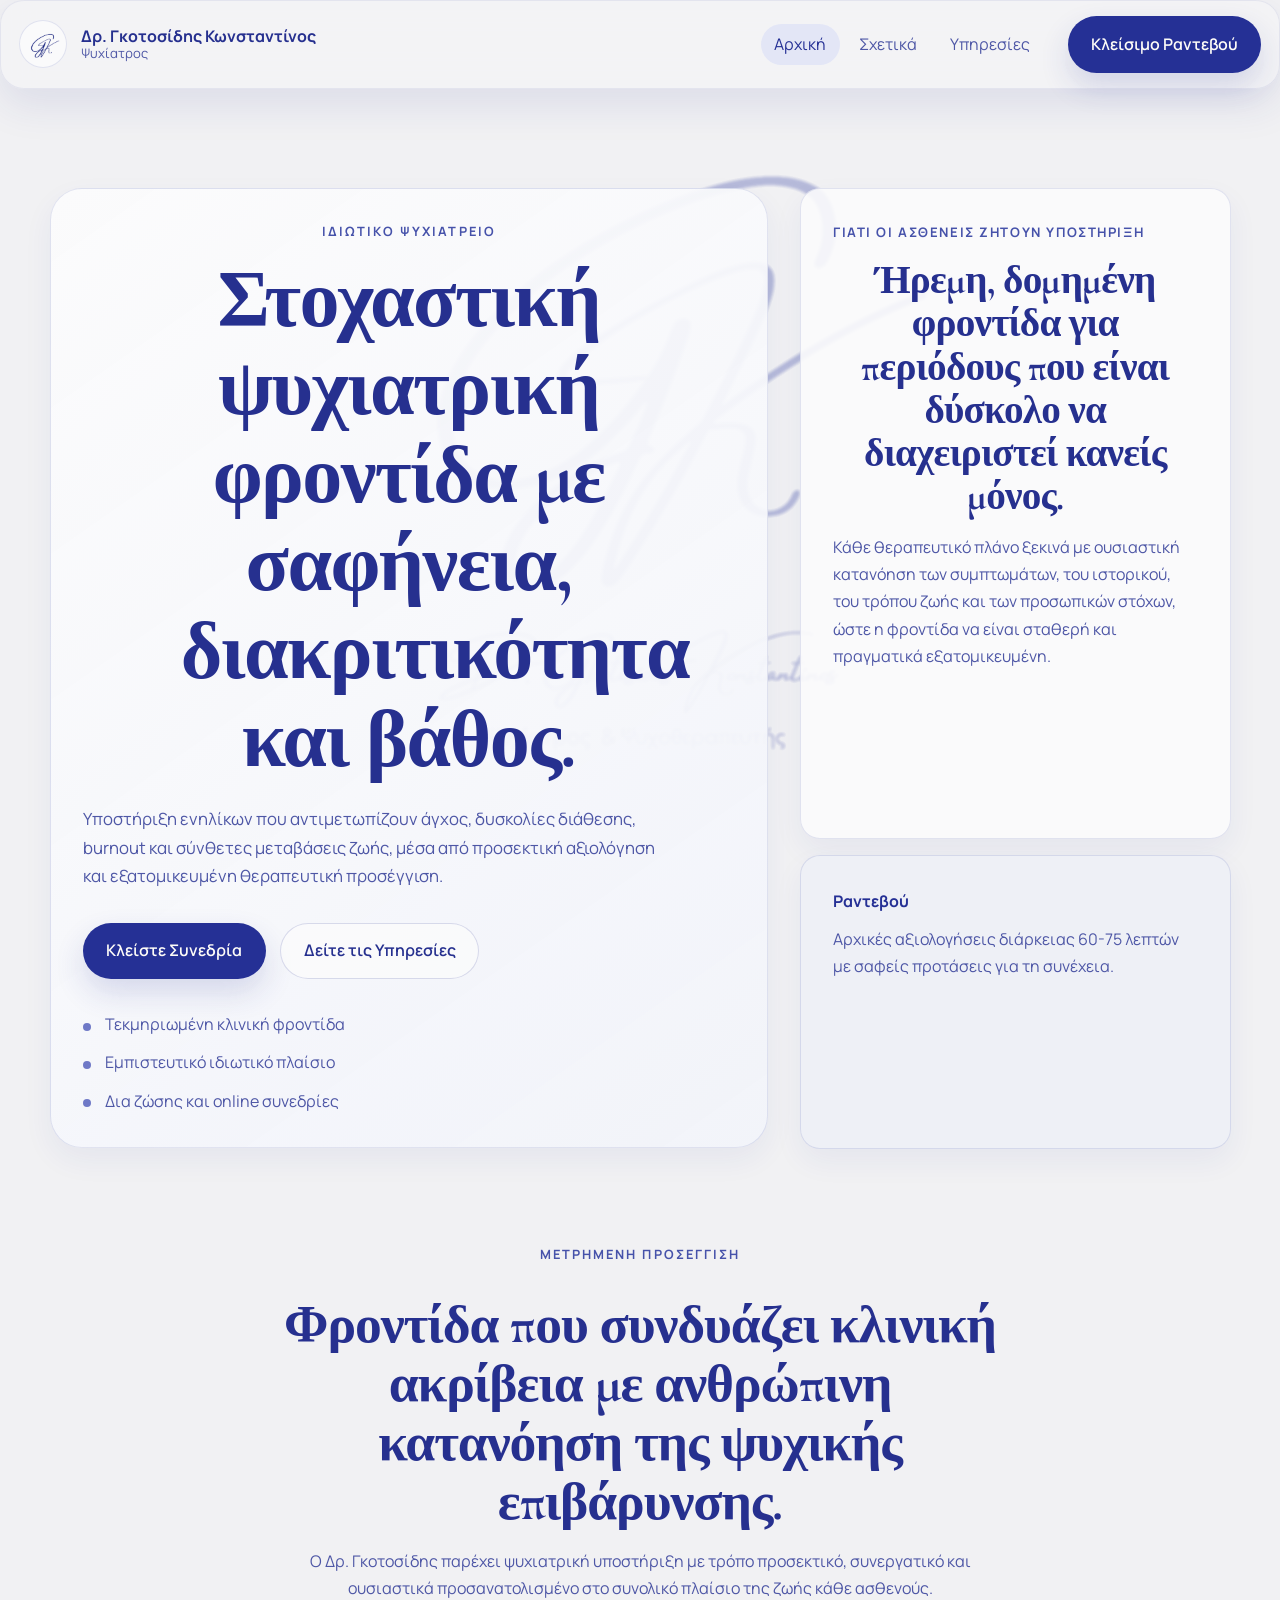
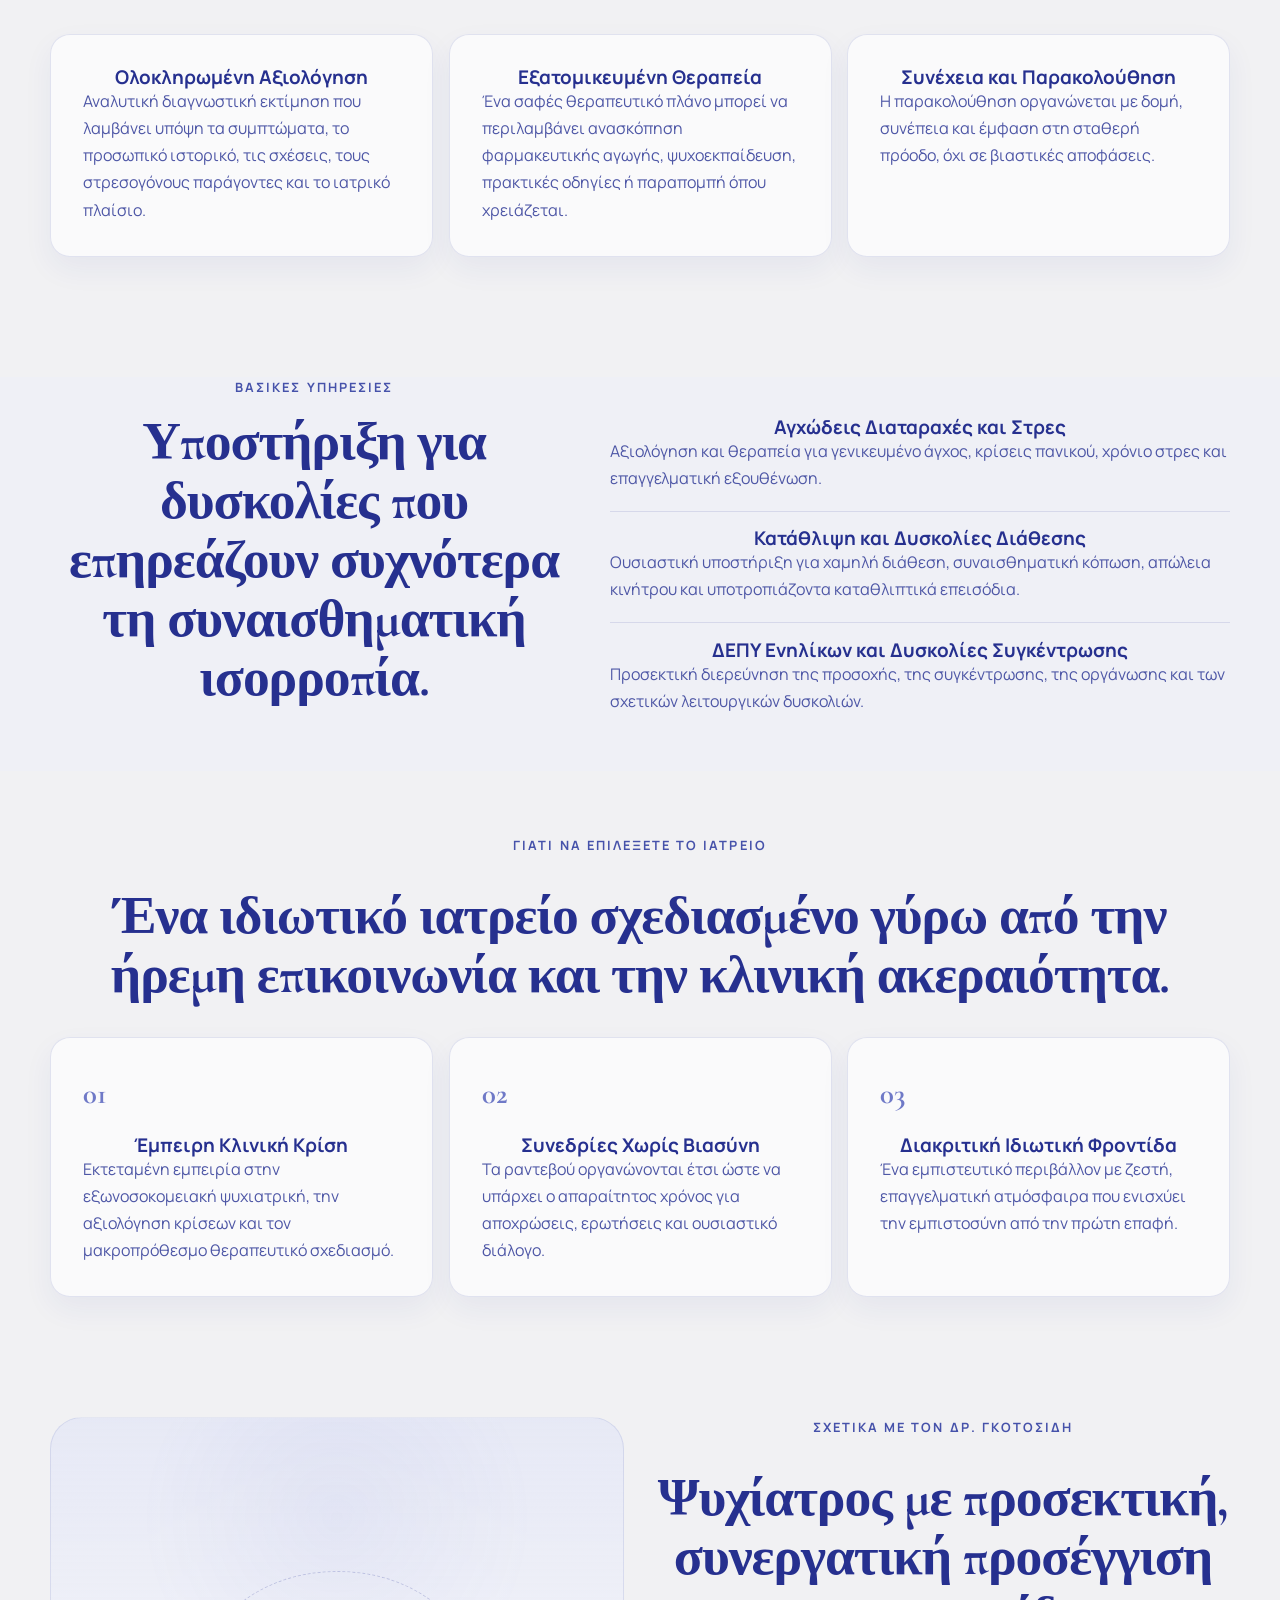
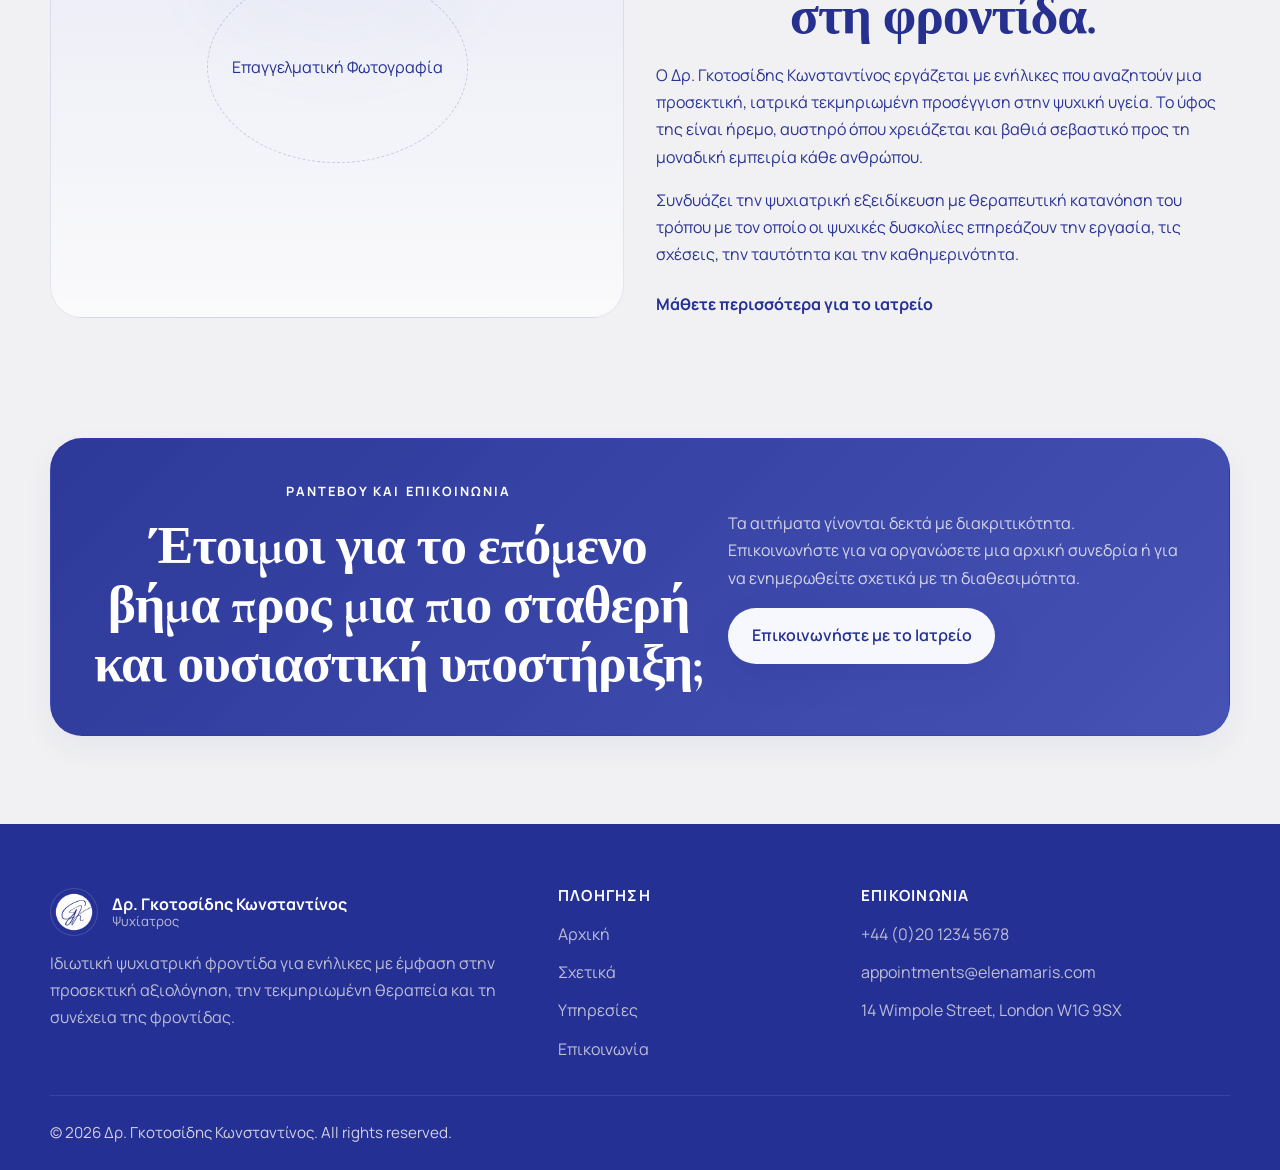
==== index.html @ 0cbafa04 "Initial commit: Jekyll website for kostas.goto Co-Authored-By: Claude Sonnet 4.6 <noreply@anthropic." ====
<!DOCTYPE html>
<html lang="el">
  <head>
    <meta charset="UTF-8" />
    <meta name="viewport" content="width=device-width, initial-scale=1.0" />
    <title>Δρ. Γκοτοσίδης Κωνσταντίνος | Ψυχίατρος</title>
    <meta
      name="description"
      content="Ιδιωτική ψυχιατρική φροντίδα με ήρεμη, τεκμηριωμένη προσέγγιση για ενήλικες που αναζητούν προσεκτική αξιολόγηση, θεραπεία και σταθερή υποστήριξη."
    />
    <link rel="preconnect" href="https://fonts.googleapis.com" />
    <link rel="preconnect" href="https://fonts.gstatic.com" crossorigin />
    <link
      href="https://fonts.googleapis.com/css2?family=Cormorant+Garamond:wght@500;600;700&family=Manrope:wght@400;500;600;700&display=swap"
      rel="stylesheet"
    />
    <link rel="stylesheet" href="assets/css/style.css" />
    <link rel="icon" type="image/png" href="favicon-gk.png" />
    <script src="assets/js/main.js" defer></script>
  </head>
  <body>
    <header class="site-header">
      <nav class="navbar" aria-label="Primary">
        <a class="brand" href="index.html" aria-label="Αρχική του Δρ. Γκοτοσίδη Κωνσταντίνου">
          <span class="brand-mark" aria-hidden="true"></span>
          <span class="brand-text">
            <strong>Δρ. Γκοτοσίδης Κωνσταντίνος</strong>
            <span>Ψυχίατρος</span>
          </span>
        </a>
        <button
          class="nav-toggle"
          type="button"
          aria-expanded="false"
          aria-controls="site-menu"
          aria-label="Άνοιγμα πλοήγησης"
        >
          <span></span>
          <span></span>
          <span></span>
        </button>
        <div class="nav-menu" id="site-menu">
          <ul class="nav-links">
            <li><a class="nav-link active" href="index.html" aria-current="page">Αρχική</a></li>
            <li><a class="nav-link" href="about.html">Σχετικά</a></li>
            <li><a class="nav-link" href="services.html">Υπηρεσίες</a></li>
          </ul>
          <a class="button button-primary nav-cta" href="contact.html">Κλείσιμο Ραντεβού</a>
        </div>
      </nav>
    </header>
    <main id="main-content">
      <section class="hero">
        <div class="container hero-grid">
          <div class="hero-copy">
            <p class="eyebrow">Ιδιωτικό Ψυχιατρείο</p>
            <h1>Στοχαστική ψυχιατρική φροντίδα με σαφήνεια, διακριτικότητα και βάθος.</h1>
            <p class="hero-text">
              Υποστήριξη ενηλίκων που αντιμετωπίζουν άγχος, δυσκολίες διάθεσης, burnout και
              σύνθετες μεταβάσεις ζωής, μέσα από προσεκτική αξιολόγηση και εξατομικευμένη
              θεραπευτική προσέγγιση.
            </p>
            <div class="hero-actions">
              <a class="button button-primary" href="contact.html">Κλείστε Συνεδρία</a>
              <a class="button button-secondary" href="services.html">Δείτε τις Υπηρεσίες</a>
            </div>
            <ul class="hero-highlights" aria-label="Κύρια χαρακτηριστικά ιατρείου">
              <li>Τεκμηριωμένη κλινική φροντίδα</li>
              <li>Εμπιστευτικό ιδιωτικό πλαίσιο</li>
              <li>Δια ζώσης και online συνεδρίες</li>
            </ul>
          </div>
          <div class="hero-panel">
            <div class="hero-card">
              <p class="card-label">Γιατί οι ασθενείς ζητούν υποστήριξη</p>
              <h2>Ήρεμη, δομημένη φροντίδα για περιόδους που είναι δύσκολο να διαχειριστεί κανείς μόνος.</h2>
              <p>
                Κάθε θεραπευτικό πλάνο ξεκινά με ουσιαστική κατανόηση των συμπτωμάτων, του
                ιστορικού, του τρόπου ζωής και των προσωπικών στόχων, ώστε η φροντίδα να είναι
                σταθερή και πραγματικά εξατομικευμένη.
              </p>
            </div>
            <div class="hero-note">
              <span class="note-title">Ραντεβού</span>
              <p>Αρχικές αξιολογήσεις διάρκειας 60-75 λεπτών με σαφείς προτάσεις για τη συνέχεια.</p>
            </div>
          </div>
        </div>
      </section>
      <section class="section">
        <div class="container">
          <div class="section-heading narrow">
            <p class="eyebrow">Μετρημένη Προσέγγιση</p>
            <h2>Φροντίδα που συνδυάζει κλινική ακρίβεια με ανθρώπινη κατανόηση της ψυχικής επιβάρυνσης.</h2>
            <p>
              Ο Δρ. Γκοτοσίδης παρέχει ψυχιατρική υποστήριξη με τρόπο προσεκτικό, συνεργατικό και
              ουσιαστικά προσανατολισμένο στο συνολικό πλαίσιο της ζωής κάθε ασθενούς.
            </p>
          </div>
          <div class="feature-grid">
            <article class="feature-card slide-in-left-card">
              <h3>Ολοκληρωμένη Αξιολόγηση</h3>
              <p>
                Αναλυτική διαγνωστική εκτίμηση που λαμβάνει υπόψη τα συμπτώματα, το προσωπικό
                ιστορικό, τις σχέσεις, τους στρεσογόνους παράγοντες και το ιατρικό πλαίσιο.
              </p>
            </article>
            <article class="feature-card">
              <h3>Εξατομικευμένη Θεραπεία</h3>
              <p>
                Ένα σαφές θεραπευτικό πλάνο μπορεί να περιλαμβάνει ανασκόπηση φαρμακευτικής
                αγωγής, ψυχοεκπαίδευση, πρακτικές οδηγίες ή παραπομπή όπου χρειάζεται.
              </p>
            </article>
            <article class="feature-card slide-in-right-card">
              <h3>Συνέχεια και Παρακολούθηση</h3>
              <p>
                Η παρακολούθηση οργανώνεται με δομή, συνέπεια και έμφαση στη σταθερή πρόοδο, όχι
                σε βιαστικές αποφάσεις.
              </p>
            </article>
          </div>
        </div>
      </section>
      <section class="section section-alt">
        <div class="container split-layout">
          <div>
            <p class="eyebrow">Βασικές Υπηρεσίες</p>
            <h2>Υποστήριξη για δυσκολίες που επηρεάζουν συχνότερα τη συναισθηματική ισορροπία.</h2>
          </div>
          <div class="service-list">
            <article class="service-item">
              <h3>Αγχώδεις Διαταραχές και Στρες</h3>
              <p>
                Αξιολόγηση και θεραπεία για γενικευμένο άγχος, κρίσεις πανικού, χρόνιο στρες και
                επαγγελματική εξουθένωση.
              </p>
            </article>
            <article class="service-item">
              <h3>Κατάθλιψη και Δυσκολίες Διάθεσης</h3>
              <p>
                Ουσιαστική υποστήριξη για χαμηλή διάθεση, συναισθηματική κόπωση, απώλεια κινήτρου
                και υποτροπιάζοντα καταθλιπτικά επεισόδια.
              </p>
            </article>
            <article class="service-item">
              <h3>ΔΕΠΥ Ενηλίκων και Δυσκολίες Συγκέντρωσης</h3>
              <p>
                Προσεκτική διερεύνηση της προσοχής, της συγκέντρωσης, της οργάνωσης και των
                σχετικών λειτουργικών δυσκολιών.
              </p>
            </article>
          </div>
        </div>
      </section>
      <section class="section">
        <div class="container">
          <div class="section-heading">
            <p class="eyebrow">Γιατί να Επιλέξετε το Ιατρείο</p>
            <h2>Ένα ιδιωτικό ιατρείο σχεδιασμένο γύρω από την ήρεμη επικοινωνία και την κλινική ακεραιότητα.</h2>
          </div>
          <div class="reasons-grid">
            <article class="reason-card slide-in-left-card">
              <span class="reason-number">01</span>
              <h3>Έμπειρη Κλινική Κρίση</h3>
              <p>
                Εκτεταμένη εμπειρία στην εξωνοσοκομειακή ψυχιατρική, την αξιολόγηση κρίσεων και τον
                μακροπρόθεσμο θεραπευτικό σχεδιασμό.
              </p>
            </article>
            <article class="reason-card">
              <span class="reason-number">02</span>
              <h3>Συνεδρίες Χωρίς Βιασύνη</h3>
              <p>
                Τα ραντεβού οργανώνονται έτσι ώστε να υπάρχει ο απαραίτητος χρόνος για αποχρώσεις,
                ερωτήσεις και ουσιαστικό διάλογο.
              </p>
            </article>
            <article class="reason-card slide-in-right-card">
              <span class="reason-number">03</span>
              <h3>Διακριτική Ιδιωτική Φροντίδα</h3>
              <p>
                Ένα εμπιστευτικό περιβάλλον με ζεστή, επαγγελματική ατμόσφαιρα που ενισχύει την
                εμπιστοσύνη από την πρώτη επαφή.
              </p>
            </article>
          </div>
        </div>
      </section>
      <section class="section">
        <div class="container about-preview">
          <div class="portrait-placeholder" role="img" aria-label="Ενδεικτική φωτογραφία του Δρ. Γκοτοσίδη Κωνσταντίνου">
            <div class="portrait-frame">
              <span>Επαγγελματική Φωτογραφία</span>
            </div>
          </div>
          <div class="about-preview-copy">
            <p class="eyebrow">Σχετικά με τον Δρ. Γκοτοσίδη</p>
            <h2>Ψυχίατρος με προσεκτική, συνεργατική προσέγγιση στη φροντίδα.</h2>
            <p>
              Ο Δρ. Γκοτοσίδης Κωνσταντίνος εργάζεται με ενήλικες που αναζητούν μια προσεκτική, ιατρικά
              τεκμηριωμένη προσέγγιση στην ψυχική υγεία. Το ύφος της είναι ήρεμο, αυστηρό όπου
              χρειάζεται και βαθιά σεβαστικό προς τη μοναδική εμπειρία κάθε ανθρώπου.
            </p>
            <p>
              Συνδυάζει την ψυχιατρική εξειδίκευση με θεραπευτική κατανόηση του τρόπου με τον οποίο
              οι ψυχικές δυσκολίες επηρεάζουν την εργασία, τις σχέσεις, την ταυτότητα και την
              καθημερινότητα.
            </p>
            <a class="text-link" href="about.html">Μάθετε περισσότερα για το ιατρείο</a>
          </div>
        </div>
      </section>
      <section class="section cta-section">
        <div class="container cta-panel">
          <div>
            <p class="eyebrow">Ραντεβού και Επικοινωνία</p>
            <h2>Έτοιμοι για το επόμενο βήμα προς μια πιο σταθερή και ουσιαστική υποστήριξη;</h2>
          </div>
          <div>
            <p>
              Τα αιτήματα γίνονται δεκτά με διακριτικότητα. Επικοινωνήστε για να οργανώσετε μια
              αρχική συνεδρία ή για να ενημερωθείτε σχετικά με τη διαθεσιμότητα.
            </p>
            <a class="button button-primary" href="contact.html">Επικοινωνήστε με το Ιατρείο</a>
          </div>
        </div>
      </section>
    </main>
    <footer class="site-footer">
      <div class="container footer-grid">
        <div>
          <a class="brand footer-brand" href="index.html">
            <span class="brand-mark" aria-hidden="true"></span>
            <span class="brand-text">
              <strong>Δρ. Γκοτοσίδης Κωνσταντίνος</strong>
              <span>Ψυχίατρος</span>
            </span>
          </a>
          <p class="footer-text">
            Ιδιωτική ψυχιατρική φροντίδα για ενήλικες με έμφαση στην προσεκτική αξιολόγηση, την
            τεκμηριωμένη θεραπεία και τη συνέχεια της φροντίδας.
          </p>
        </div>
        <div>
          <h2 class="footer-title">Πλοήγηση</h2>
          <ul class="footer-links">
            <li><a href="index.html">Αρχική</a></li>
            <li><a href="about.html">Σχετικά</a></li>
            <li><a href="services.html">Υπηρεσίες</a></li>
            <li><a href="contact.html">Επικοινωνία</a></li>
          </ul>
        </div>
        <div>
          <h2 class="footer-title">Επικοινωνία</h2>
          <ul class="footer-links">
            <li><a href="tel:+441234567890">+44 (0)20 1234 5678</a></li>
            <li><a href="mailto:appointments@elenamaris.com">appointments@elenamaris.com</a></li>
            <li>14 Wimpole Street, London W1G 9SX</li>
          </ul>
        </div>
      </div>
      <div class="container footer-bottom">
        <p>&copy; 2026 Δρ. Γκοτοσίδης Κωνσταντίνος. All rights reserved.</p>
      </div>
    </footer>
  </body>
</html>
---- assets/css/style.css ----
:root {
  --color-bg: #f4f4f6;
  --color-surface: #fbfbfc;
  --color-surface-strong: #eef0f7;
  --color-surface-muted: #f2f4fa;
  --color-border: rgba(37, 49, 150, 0.12);
  --color-text: #2a3396;
  --color-text-soft: #4e57a6;
  --color-heading: #26308f;
  --color-accent: #4652aa;
  --color-accent-deep: #253095;
  --color-accent-soft: #dfe3f7;
  --color-highlight: #6f79c7;
  --shadow-soft: 0 18px 45px rgba(37, 49, 149, 0.08);
  --shadow-card: 0 12px 30px rgba(37, 49, 149, 0.06);
  --radius-sm: 0.75rem;
  --radius-md: 1.25rem;
  --radius-lg: 2rem;
  --container: 1180px;
  --space-1: 0.5rem;
  --space-2: 0.75rem;
  --space-3: 1rem;
  --space-4: 1.5rem;
  --space-5: 2rem;
  --space-6: 3rem;
  --space-7: 4rem;
  --space-8: 5rem;
  --transition: 220ms ease;
  --pop-duration: 640ms;
  --pop-ease: cubic-bezier(0.22, 1, 0.36, 1);
  --navbar-drop-duration: 1800ms;
  --nav-offset: 0rem;
  --nav-height: 5.75rem;
}

*,
*::before,
*::after {
  box-sizing: border-box;
}

html {
  scroll-behavior: smooth;
  overflow-x: hidden;
}

body {
  position: relative;
  margin: 0;
  padding-top: calc(var(--nav-height) + var(--nav-offset));
  font-family: "Manrope", sans-serif;
  font-size: 1rem;
  line-height: 1.7;
  color: var(--color-text);
  background-color: #f1f1f3;
  overflow-x: hidden;
}

body::before {
  content: "";
  position: fixed;
  inset: 0;
  z-index: -2;
  pointer-events: none;
  background-image: url("../../λογκο-letters-only.png");
  background-repeat: no-repeat;
  background-position: center 8rem;
  background-size: min(68vw, 50rem);
}

@media (max-width: 699px) {
  body::before {
    background-position: center center;
  }
}

body.about-page {
  background-image: none;
  overflow-x: hidden;
}

body.about-page::before {
  content: none;
}

.about-page-background {
  position: fixed;
  top: 0;
  right: 0;
  bottom: 0;
  left: 0;
  width: 100vw;
  height: 100vh;
  z-index: -3;
  overflow: hidden;
  pointer-events: none;
}

.about-page-background::after {
  content: "";
  position: absolute;
  inset: 0;
  background: none;
}

.about-page-background-slide {
  position: absolute;
  inset: 0;
  width: 100%;
  height: 100%;
  margin: 0;
  opacity: 0;
  transform: translateX(0) scale(1);
  z-index: 0;
  will-change: transform, opacity;
}

.about-page-background-slide.is-active {
  opacity: 1;
  transform: translateX(0) scale(1);
  z-index: 1;
}

.about-page-background-slide.is-pop-entering {
  animation: about-background-pop 780ms cubic-bezier(0.22, 1, 0.36, 1) both;
  z-index: 3;
}

.about-page-background-slide.is-slide-entering {
  animation: about-background-slide-in 1120ms cubic-bezier(0.22, 1, 0.36, 1) both;
  z-index: 3;
}

.about-page-background-slide.is-slide-leaving {
  animation: about-background-slide-out 1120ms cubic-bezier(0.22, 1, 0.36, 1) both;
  z-index: 2;
}

@keyframes about-background-pop {
  from {
    opacity: 0;
    transform: scale(1.09);
  }

  to {
    opacity: 1;
    transform: scale(1);
  }
}

@keyframes about-background-slide-in {
  from {
    opacity: 0;
    transform: translateX(82%);
  }

  to {
    opacity: 1;
    transform: translateX(0);
  }
}

@keyframes about-background-slide-out {
  from {
    opacity: 1;
    transform: translateX(0);
  }

  to {
    opacity: 1;
    transform: translateX(-82%);
  }
}

.about-page-background-slide img {
  width: 100%;
  height: 100%;
  object-fit: cover;
  object-position: center;
  display: block;
  filter: blur(3px);
  transform: scale(1.03);
}

@media (max-width: 699px) {
  html,
  body.about-page {
    min-height: 100svh;
  }

  .about-page-background {
    width: 100vw;
    height: 100svh;
    min-height: 100svh;
  }

  .about-page-background-slide {
    width: 100vw;
    height: 100%;
    min-height: 100svh;
  }

  .about-page-background-slide img {
    width: 100vw;
    height: 100%;
    min-height: 100svh;
    object-position: center 22%;
    transform: scale(1.06);
  }

  .about-page-background-slide:nth-child(1) img {
    object-position: center 20%;
  }

  .about-page-background-slide:nth-child(2) img {
    object-position: center 26%;
  }

  .about-page-background-slide:nth-child(3) img {
    object-position: center 18%;
  }
}

@supports (height: 100dvh) {
  @media (max-width: 699px) {
    html,
    body.about-page {
      min-height: 100dvh;
    }

    .about-page-background {
      height: 100dvh;
      min-height: 100dvh;
    }

    .about-page-background-slide,
    .about-page-background-slide img {
      min-height: 100dvh;
      height: 100dvh;
    }
  }
}


img {
  max-width: 100%;
  display: block;
}

a {
  color: inherit;
  text-decoration: none;
}

button,
input,
textarea {
  font: inherit;
}

button {
  cursor: pointer;
}

input,
textarea {
  width: 100%;
  border: 1px solid rgba(37, 49, 149, 0.14);
  border-radius: var(--radius-sm);
  padding: 0.95rem 1rem;
  background: rgba(251, 251, 252, 0.94);
  color: var(--color-text);
  transition: border-color var(--transition), box-shadow var(--transition), background-color var(--transition);
}

input:focus,
textarea:focus {
  outline: none;
  border-color: var(--color-accent);
  box-shadow: 0 0 0 4px rgba(37, 49, 149, 0.14);
  background: #ffffff;
}

textarea {
  resize: vertical;
  min-height: 11rem;
}

:focus-visible {
  outline: 3px solid rgba(111, 121, 199, 0.45);
  outline-offset: 3px;
}

.pop-reveal {
  opacity: 0;
  transform: translateY(2rem) scale(0.94);
  transition:
    opacity var(--pop-duration) var(--pop-ease) var(--pop-delay, 0ms),
    transform var(--pop-duration) var(--pop-ease) var(--pop-delay, 0ms);
  will-change: opacity, transform;
}

.pop-reveal.is-visible {
  opacity: 1;
  transform: translateY(0) scale(1);
}

.slide-in-left-card.pop-reveal {
  transform: translateX(-18vw) scale(0.98);
  transition-duration: 2600ms;
}

.slide-in-left-card.pop-reveal.is-visible {
  transform: translateX(0) scale(1);
}

.slide-in-right-card.pop-reveal {
  transform: translateX(18vw) scale(0.98);
  transition-duration: 2600ms;
}

.slide-in-right-card.pop-reveal.is-visible {
  transform: translateX(0) scale(1);
}

@keyframes navbar-drop-in {
  from {
    opacity: 0;
    transform: translateY(-1.6rem);
  }

  to {
    opacity: 1;
    transform: translateY(0);
  }
}


.container {
  width: min(calc(100% - 2rem), var(--container));
  margin: 0 auto;
}

.site-header {
  position: fixed;
  top: var(--nav-offset);
  left: 0;
  width: 100%;
  z-index: 100;
  padding: 0;
}

.navbar {
  position: relative;
  display: flex;
  align-items: center;
  justify-content: space-between;
  gap: 1rem;
  padding: 0.95rem 1.1rem;
  border: 1px solid rgba(37, 49, 149, 0.08);
  border-radius: 1.5rem;
  background: rgba(244, 244, 246, 0.92);
  backdrop-filter: blur(18px);
  box-shadow: 0 16px 40px rgba(37, 49, 149, 0.1);
}

.brand {
  display: inline-flex;
  align-items: center;
  gap: 0.9rem;
  min-width: 0;
}

.brand-mark {
  display: inline-block;
  width: 3rem;
  height: 3rem;
  border-radius: 50%;
  border: 1px solid rgba(37, 49, 149, 0.12);
  background-color: rgba(251, 251, 252, 0.9);
  background-image: url("../../λογκο-gk.png");
  background-repeat: no-repeat;
  background-position: center;
  background-size: 82%;
  overflow: hidden;
}

.brand-text {
  display: flex;
  flex-direction: column;
  color: var(--color-heading);
  line-height: 1.2;
}

.brand-text strong {
  font-size: 1rem;
  font-weight: 700;
}

.brand-text span {
  font-size: 0.82rem;
  color: var(--color-text-soft);
}

.nav-toggle {
  display: inline-flex;
  flex-direction: column;
  align-items: center;
  justify-content: center;
  gap: 0.28rem;
  width: 3rem;
  height: 3rem;
  border: 1px solid rgba(37, 49, 149, 0.14);
  border-radius: 50%;
  background: rgba(251, 251, 252, 0.88);
  color: var(--color-heading);
}

.nav-toggle span {
  width: 1.1rem;
  height: 2px;
  border-radius: 999px;
  background: currentColor;
  transition: transform var(--transition), opacity var(--transition);
}

.nav-toggle[aria-expanded="true"] span:nth-child(1) {
  transform: translateY(0.4rem) rotate(45deg);
}

.nav-toggle[aria-expanded="true"] span:nth-child(2) {
  opacity: 0;
}

.nav-toggle[aria-expanded="true"] span:nth-child(3) {
  transform: translateY(-0.4rem) rotate(-45deg);
}

.nav-menu {
  position: absolute;
  top: calc(100% + 0.85rem);
  left: 1rem;
  right: 1rem;
  display: grid;
  gap: 1rem;
  padding: 1.25rem;
  border: 1px solid rgba(37, 49, 149, 0.1);
  border-radius: 1.5rem;
  background: rgba(251, 251, 252, 0.98);
  box-shadow: var(--shadow-soft);
  opacity: 0;
  visibility: hidden;
  transform: translateY(-0.4rem);
  transition: opacity var(--transition), visibility var(--transition), transform var(--transition);
}

.nav-menu.is-open {
  opacity: 1;
  visibility: visible;
  transform: translateY(0);
}

.nav-links,
.footer-links,
.detail-list,
.hero-highlights {
  list-style: none;
  margin: 0;
  padding: 0;
}

.nav-links {
  display: grid;
  gap: 0.35rem;
}

.nav-link {
  display: inline-flex;
  align-items: center;
  min-height: 2.6rem;
  padding: 0.45rem 0.85rem;
  border-radius: 999px;
  color: var(--color-text-soft);
  transition: color var(--transition), background-color var(--transition);
}

.nav-link:hover,
.nav-link:focus-visible,
.nav-link.active {
  color: var(--color-accent-deep);
  background: rgba(223, 227, 247, 0.8);
}

.button {
  display: inline-flex;
  align-items: center;
  justify-content: center;
  min-height: 3rem;
  padding: 0.85rem 1.4rem;
  border-radius: 999px;
  border: 1px solid transparent;
  font-weight: 600;
  transition:
    transform 260ms cubic-bezier(0.22, 1, 0.36, 1),
    background-color var(--transition),
    color var(--transition),
    border-color var(--transition),
    box-shadow 260ms cubic-bezier(0.22, 1, 0.36, 1);
  transform-origin: center;
}

.button:hover,
.button:focus-visible {
  transform: translateY(-0.48rem) scale(1.055);
  box-shadow: 0 22px 38px rgba(37, 49, 149, 0.22);
}

.button-primary {
  background: var(--color-accent-deep);
  color: #fefcf8;
  box-shadow: 0 14px 30px rgba(37, 49, 149, 0.16);
}

.button-primary:hover,
.button-primary:focus-visible {
  background: #1d2779;
}

.button-secondary {
  border-color: rgba(37, 49, 149, 0.16);
  background: rgba(251, 251, 252, 0.82);
  color: var(--color-heading);
}

.button-secondary:hover,
.button-secondary:focus-visible {
  background: rgba(223, 227, 247, 0.72);
}

.nav-cta {
  width: 100%;
}

.eyebrow {
  margin: 0 0 0.9rem;
  color: var(--color-accent);
  font-size: 0.8rem;
  font-weight: 700;
  letter-spacing: 0.16em;
  text-align: center;
  text-transform: uppercase;
}

h1,
h2,
h3 {
  margin: 0;
  color: var(--color-heading);
  line-height: 1.1;
  text-align: center;
}

h1,
h2 {
  font-family: "Cormorant Garamond", serif;
  letter-spacing: -0.02em;
}

h1 {
  font-size: clamp(2.8rem, 7vw, 5rem);
  margin-inline: auto;
  max-width: 12ch;
}

h2 {
  font-size: clamp(2rem, 5vw, 3.35rem);
}

h3 {
  font-size: 1.18rem;
  font-weight: 700;
}

p {
  margin: 0;
}

.hero,
.page-hero {
  padding: 4.5rem 0 3rem;
}

.hero-grid,
.page-hero-grid,
.split-layout,
.about-preview,
.contact-layout {
  display: grid;
  gap: 2rem;
}

.hero-copy,
.hero-panel,
.info-panel,
.contact-panel,
.sidebar-card,
.content-card,
.feature-card,
.reason-card,
.service-card,
.hero-card,
.hero-note,
.timeline-item,
.cta-panel {
  border: 1px solid var(--color-border);
  background: rgba(251, 251, 252, 0.9);
  box-shadow: var(--shadow-card);
}

.hero-copy {
  padding: clamp(1.8rem, 4vw, 3.2rem);
  border-radius: var(--radius-lg);
  background: linear-gradient(145deg, rgba(251, 251, 252, 0.96), rgba(242, 244, 250, 0.92));
}

.hero-text,
.page-intro {
  max-width: 58ch;
  margin-top: 1.25rem;
  color: var(--color-text-soft);
  font-size: 1.05rem;
}

.hero-actions {
  display: flex;
  flex-direction: column;
  gap: 0.9rem;
  margin-top: 2rem;
}

.hero-highlights {
  display: grid;
  gap: 0.7rem;
  margin-top: 2rem;
}

.hero-highlights li,
.detail-list li {
  position: relative;
  padding-left: 1.4rem;
  color: var(--color-text-soft);
}

.hero-highlights li::before,
.detail-list li::before {
  content: "";
  position: absolute;
  left: 0;
  top: 0.72rem;
  width: 0.5rem;
  height: 0.5rem;
  border-radius: 50%;
  background: var(--color-highlight);
}

.hero-panel {
  display: grid;
  gap: 1rem;
  padding: 0;
  border: 0;
  box-shadow: none;
  background: transparent;
}

.hero-card,
.hero-note,
.info-panel,
.content-card,
.feature-card,
.service-card,
.reason-card,
.timeline-item,
.sidebar-card,
.contact-panel {
  border-radius: var(--radius-md);
  padding: 1.5rem;
}

.card-label {
  margin-bottom: 1rem;
  color: var(--color-accent);
  font-size: 0.82rem;
  font-weight: 700;
  letter-spacing: 0.12em;
  text-transform: uppercase;
}

.hero-card p:not(.card-label),
.hero-note p,
.section-heading p:last-child,
.service-item p,
.feature-card p,
.reason-card p,
.content-card p,
.service-card p,
.timeline-item p,
.sidebar-card p,
.footer-text,
.footer-links,
.stacked-copy p,
.contact-panel p {
  color: var(--color-text-soft);
}

.appointment-panel {
  display: grid;
  justify-items: center;
  gap: 0.9rem;
  text-align: center;
}

.appointment-intro {
  max-width: 34rem;
}

.appointment-phone {
  color: var(--color-accent-deep);
  font-size: clamp(1.1rem, 2.2vw, 1.45rem);
  font-weight: 700;
  letter-spacing: 0.02em;
  margin-bottom: 0;
}

.appointment-phone:hover,
.appointment-phone:focus-visible {
  color: var(--color-highlight);
}

.appointment-panel .button {
  position: static;
  margin-top: 0;
}

.appointment-cta {
  min-width: 13.9rem;
  min-height: 2.2rem;
  padding: 0.38rem 1.6rem;
  font-size: 1.34rem;
  font-weight: 600;
  letter-spacing: 0.02em;
  box-shadow: 0 12px 24px rgba(37, 49, 149, 0.14);
}

@media (min-width: 700px) {
  .appointment-panel {
    gap: 0.45rem;
  }

  .appointment-phone {
    margin-bottom: -0.2rem;
  }

  .appointment-panel .button {
    position: relative;
    top: -0.45rem;
  }
}

.hero-card h2 {
  font-size: clamp(1.8rem, 4vw, 2.45rem);
  margin-bottom: 1rem;
}

.service-card h2 {
  font-size: clamp(1.45rem, 2.8vw, 2rem);
  line-height: 1.2;
  overflow-wrap: anywhere;
}

.hero-note {
  background: rgba(238, 240, 247, 0.92);
}

.note-title {
  display: inline-block;
  margin-bottom: 0.65rem;
  color: var(--color-accent-deep);
  font-weight: 700;
}

.section {
  padding: 1.5rem 0 4.5rem;
}

.section-alt {
  position: relative;
}

.section-alt::before {
  content: "";
  position: absolute;
  inset: 2rem 0;
  background: rgba(238, 240, 247, 0.7);
  z-index: -1;
}

.section-heading {
  display: grid;
  gap: 1rem;
  margin-bottom: 2rem;
  text-align: center;
}

.section-heading.narrow {
  margin-inline: auto;
  max-width: 46rem;
}

.feature-grid,
.reasons-grid,
.cards-grid,
.content-grid,
.timeline,
.footer-grid {
  display: grid;
  gap: 1rem;
}

.footer-grid > div {
  display: grid;
  align-content: start;
  gap: 0.85rem;
}

.footer-grid > div:nth-child(2),
.footer-grid > div:nth-child(3) {
  display: flex;
  flex-direction: column;
  align-items: flex-start;
  justify-content: flex-start;
}

.service-list,
.stacked-copy,
.contact-sidebar,
.contact-form {
  display: grid;
  gap: 1rem;
}

.service-item {
  padding-bottom: 1.2rem;
  border-bottom: 1px solid rgba(37, 49, 149, 0.12);
}

.service-item:last-child {
  border-bottom: 0;
  padding-bottom: 0;
}

.reason-number {
  display: inline-block;
  margin-bottom: 1rem;
  color: var(--color-highlight);
  font-family: "Cormorant Garamond", serif;
  font-size: 1.8rem;
  font-weight: 700;
}

.portrait-placeholder,
.map-placeholder {
  display: grid;
  place-items: center;
  min-height: 21rem;
  border-radius: var(--radius-lg);
  padding: 1rem;
  background:
    linear-gradient(180deg, rgba(223, 227, 247, 0.6), rgba(251, 251, 252, 0.88)),
    radial-gradient(circle at 50% 20%, rgba(111, 121, 199, 0.18), transparent 40%);
  border: 1px solid rgba(37, 49, 149, 0.1);
}

.portrait-placeholder.large {
  min-height: 28rem;
}

.about-hero-grid {
  grid-template-columns: minmax(0, 1fr);
  justify-items: stretch;
  align-items: center;
  gap: 1.5rem;
}

.about-hero-grid > div:first-child {
  max-width: 44rem;
  padding: clamp(1.6rem, 4vw, 2.4rem);
  border: 1px solid rgba(37, 49, 149, 0.08);
  border-radius: var(--radius-lg);
  background: rgba(251, 251, 252, 0.64);
  box-shadow: var(--shadow-soft);
  backdrop-filter: blur(0.08px);
  margin-inline: auto;
}

.about-hero-portrait {
  width: min(100%, 28rem);
  justify-self: center;
  margin-inline: auto;
}

.about-page .section-alt .split-layout > div:first-child {
  padding-top: 1.8rem;
}

.portrait-frame,
.map-placeholder span {
  display: inline-flex;
  align-items: center;
  justify-content: center;
  min-width: 12rem;
  min-height: 12rem;
  padding: 1.5rem;
  border-radius: 50%;
  border: 1px dashed rgba(37, 49, 149, 0.22);
  color: var(--color-accent-deep);
  text-align: center;
}

.about-preview-copy {
  display: grid;
  align-content: center;
  gap: 1rem;
}

.text-link {
  display: inline-flex;
  margin-top: 0.4rem;
  color: var(--color-accent-deep);
  font-weight: 700;
}

.text-link:hover,
.text-link:focus-visible {
  color: var(--color-highlight);
}

.detail-list li::before {
  background: var(--color-accent);
}

.timeline-date {
  display: inline-block;
  margin-bottom: 0.85rem;
  color: var(--color-accent);
  font-size: 0.85rem;
  font-weight: 700;
  letter-spacing: 0.08em;
  text-transform: uppercase;
}

.cta-section {
  padding-bottom: 5.5rem;
}

.cta-panel {
  display: grid;
  gap: 1.5rem;
  padding: clamp(1.6rem, 4vw, 2.6rem);
  border-radius: var(--radius-lg);
  background: linear-gradient(135deg, rgba(37, 49, 149, 0.96), rgba(58, 72, 176, 0.94));
  color: rgba(255, 252, 248, 0.95);
}

.cta-panel h2,
.cta-panel .eyebrow {
  color: #fff;
}

.cta-panel p {
  color: rgba(255, 252, 248, 0.78);
}

.cta-panel .button-primary {
  margin-top: 1rem;
  background: #f7f8fd;
  color: var(--color-accent-deep);
}

.cta-panel .button-primary:hover,
.cta-panel .button-primary:focus-visible {
  background: #ffffff;
}

.form-group {
  display: grid;
  gap: 0.5rem;
}

.form-group label {
  font-weight: 600;
  color: var(--color-heading);
}

.map-placeholder {
  min-height: 16rem;
  margin-top: 1.25rem;
  border-radius: var(--radius-md);
}

.site-footer {
  padding: 4rem 0 1.5rem;
  background: #253095;
  color: rgba(248, 244, 236, 0.82);
}

.footer-brand .brand-mark {
  background-color: transparent;
  border-color: rgba(255, 255, 255, 0.14);
  background-image: url("../../favicon-gk.png");
  background-size: 88%;
}

.footer-brand .brand-text strong,
.footer-title {
  color: #fff;
}

.footer-brand .brand-text span,
.footer-links a,
.footer-links li,
.footer-text {
  color: rgba(248, 244, 236, 0.72);
}

.footer-title {
  margin-bottom: 0;
  font-family: "Manrope", sans-serif;
  font-size: 0.95rem;
  font-weight: 700;
  letter-spacing: 0.08em;
  text-transform: uppercase;
}

.footer-links {
  display: grid;
  gap: 0.7rem;
  align-content: start;
  margin-top: 0.15rem;
}

.footer-links a:hover,
.footer-links a:focus-visible {
  color: #ffffff;
}

.footer-bottom {
  margin-top: 2rem;
  padding-top: 1.5rem;
  border-top: 1px solid rgba(255, 255, 255, 0.1);
  font-size: 0.95rem;
}

@media (min-width: 700px) {
  body::before {
    background-position: center 7rem;
    background-size: min(68vw, 58rem);
  }

  .hero-actions {
    flex-direction: row;
    flex-wrap: wrap;
  }

  .feature-grid,
  .reasons-grid,
  .content-grid,
  .footer-grid,
  .page-hero-grid,
  .about-preview,
  .contact-layout {
    grid-template-columns: repeat(2, minmax(0, 1fr));
  }

  .cards-grid,
  .timeline {
    grid-template-columns: repeat(2, minmax(0, 1fr));
  }

  .about-hero-grid {
    grid-template-columns: minmax(0, 1fr) minmax(18rem, 0.72fr);
    align-items: start;
    gap: 2rem;
  }

  .about-hero-grid > div:first-child {
    max-width: 42rem;
    margin-inline: 0;
  }

  .about-hero-portrait {
    width: min(100%, 24rem);
    min-height: 50rem;
    justify-self: end;
    align-self: start;
  }

  .cta-panel {
    grid-template-columns: 1.2fr 0.9fr;
    align-items: center;
  }
}

@media (min-width: 960px) {
  body::before {
    background-position: center 6rem;
    background-size: min(56vw, 48rem);
  }

  .site-header {
    top: 0;
  }

  .nav-toggle {
    display: none;
  }

  .nav-menu {
    position: static;
    display: flex;
    align-items: center;
    gap: 1.5rem;
    padding: 0;
    border: 0;
    border-radius: 0;
    background: transparent;
    box-shadow: none;
    opacity: 1;
    visibility: visible;
    transform: none;
  }

  .nav-links {
    display: flex;
    align-items: center;
    gap: 0.35rem;
  }

  .nav-cta {
    width: auto;
  }

  .hero,
  .page-hero {
    padding: 6rem 0 4rem;
  }

  .hero-grid {
    grid-template-columns: minmax(0, 1.25fr) minmax(20rem, 0.75fr);
    align-items: stretch;
  }

  .about-hero-grid {
    grid-template-columns: minmax(0, 0.9fr) minmax(22rem, 0.8fr);
    gap: 2.5rem;
    align-items: start;
  }

  .about-hero-grid > div:first-child {
    max-width: 40rem;
  }

  .about-hero-portrait {
    width: min(100%, 26rem);
    min-height: 62rem;
    align-self: start;
  }

  .services-top-panel {
    margin-left: auto;
    max-width: 30rem;
  }

  .split-layout {
    grid-template-columns: 0.92fr 1.08fr;
    align-items: start;
  }

  .service-list {
    padding-top: 2.5rem;
  }

  .stacked-copy {
    padding-top: 2.7rem;
  }

  .feature-grid,
  .reasons-grid,
  .cards-grid,
  .timeline {
    grid-template-columns: repeat(3, minmax(0, 1fr));
  }

  .footer-grid {
    grid-template-columns: 1.2fr 0.7fr 0.9fr;
  }
}

@media (min-width: 1200px) {
  .section {
    padding: 2rem 0 5.5rem;
  }

  .hero-copy,
  .hero-card,
  .hero-note,
  .info-panel,
  .content-card,
  .feature-card,
  .service-card,
  .reason-card,
  .timeline-item,
  .sidebar-card,
  .contact-panel {
    padding: 2rem;
  }
}

@media (prefers-reduced-motion: reduce) {
  html {
    scroll-behavior: auto;
  }

  .pop-reveal,
  .pop-reveal.is-visible {
    opacity: 1;
    transform: none;
    transition: none;
  }

  .site-header {
    animation: none;
  }
}
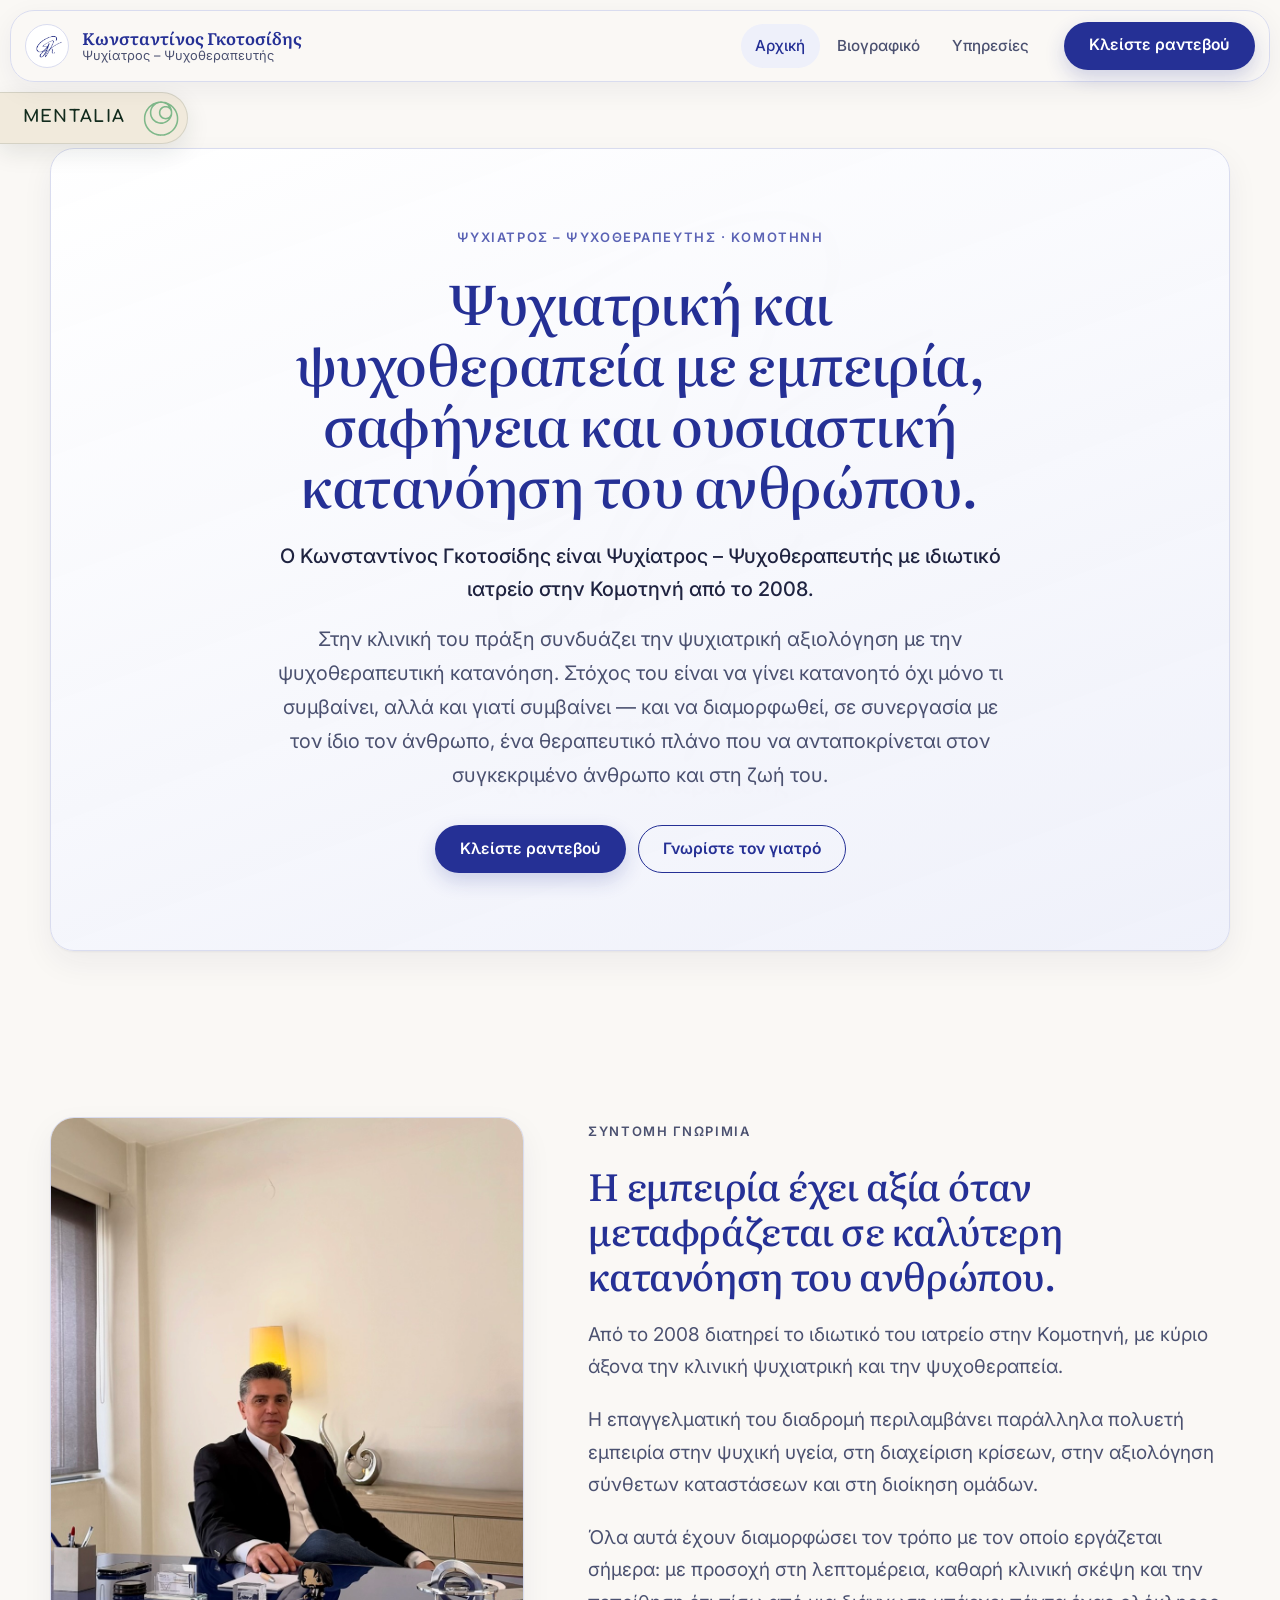
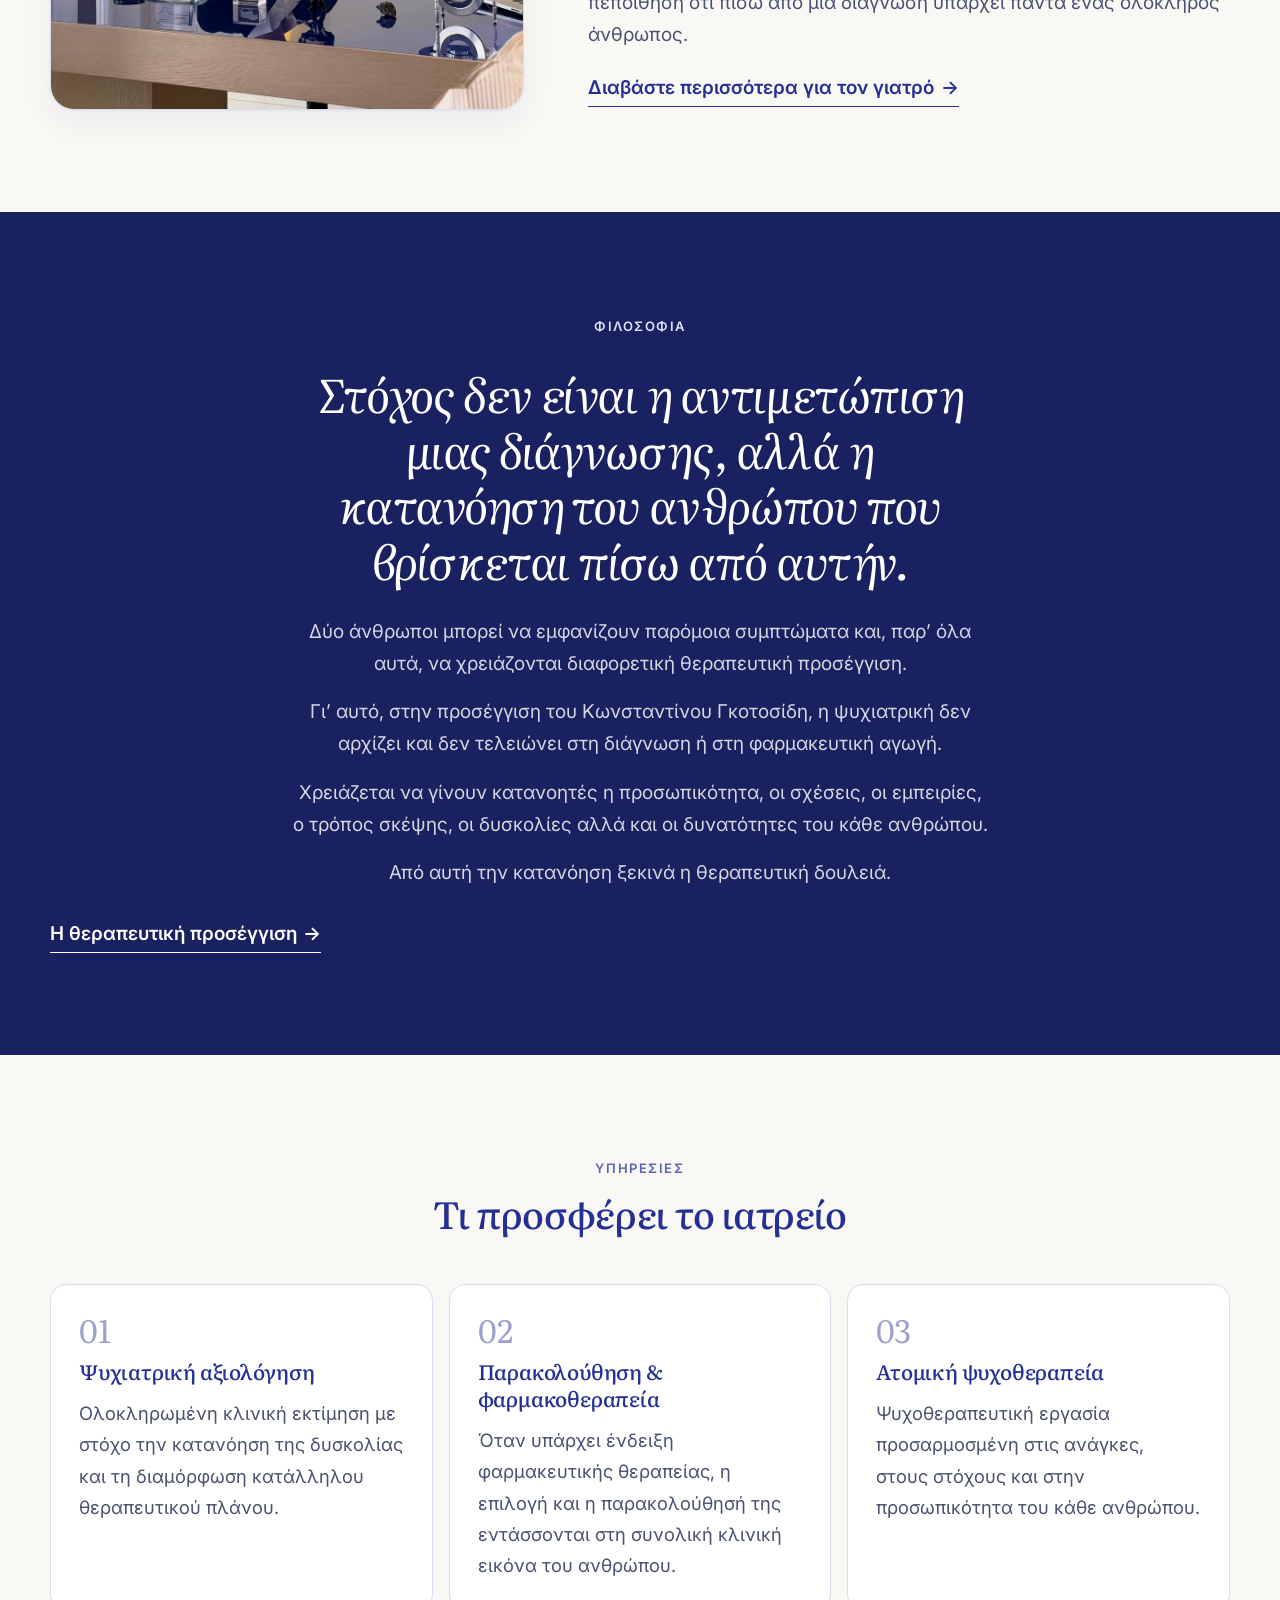
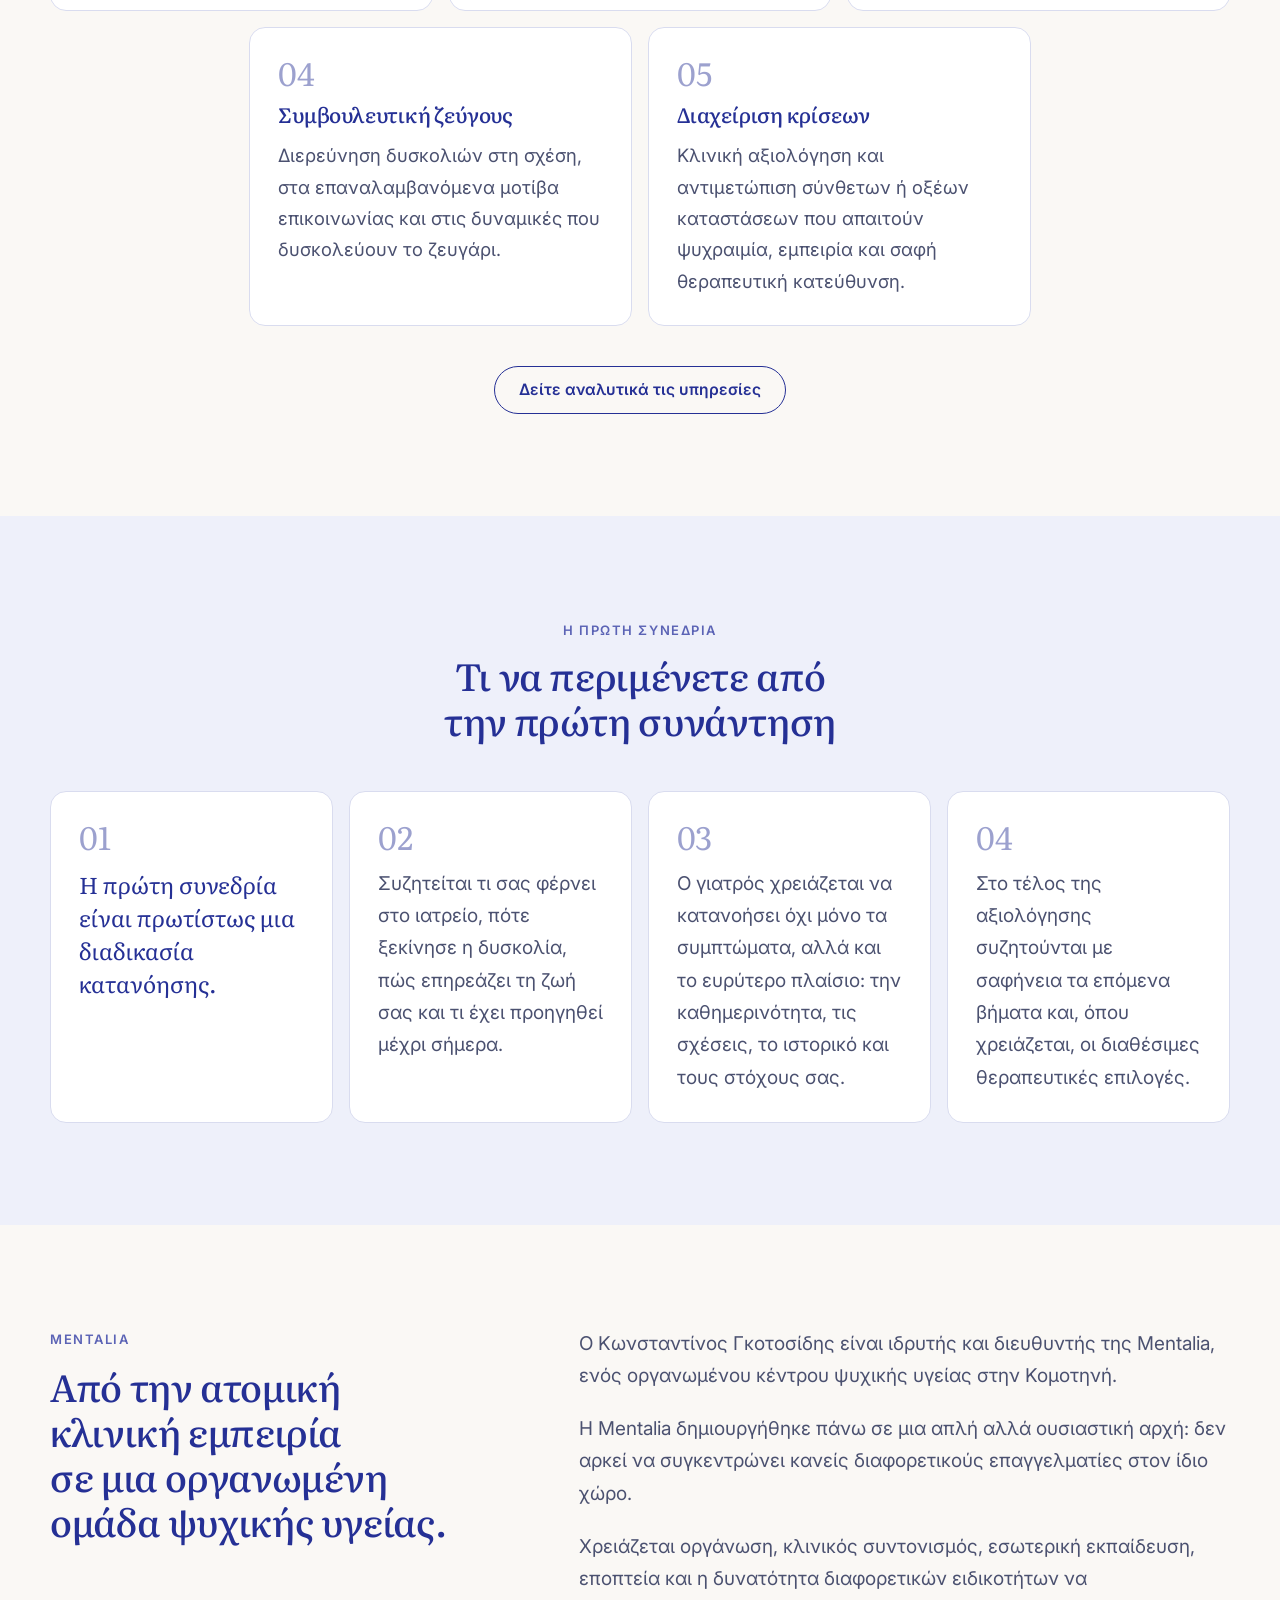
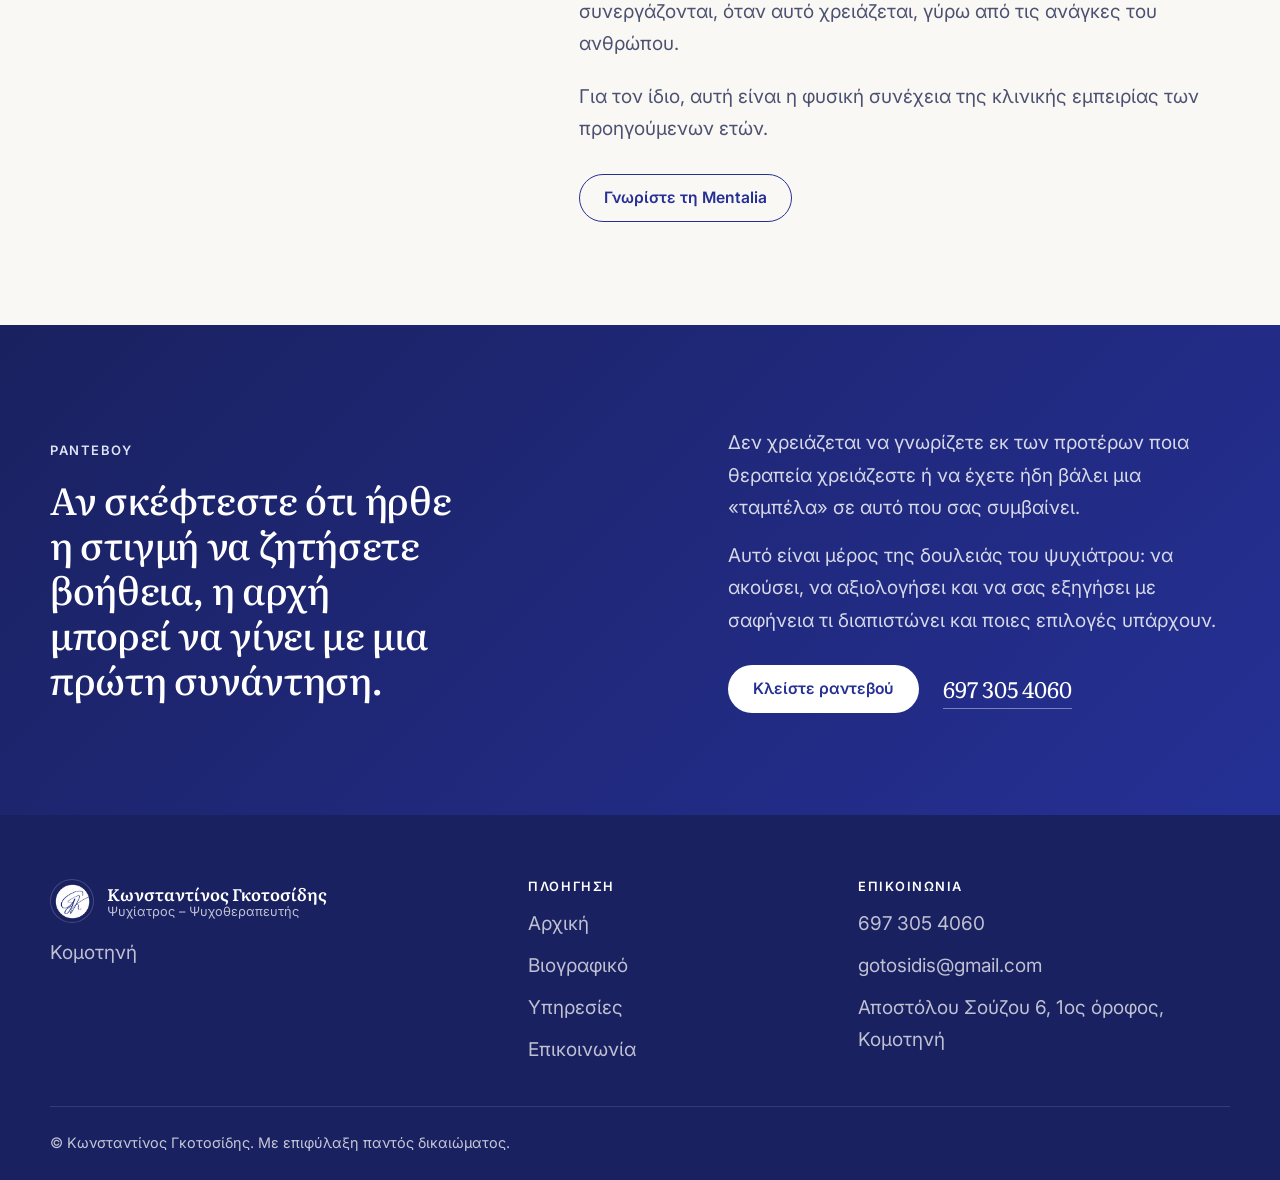
==== commit 4c2a3a8c: "2: Third-person copy, new photos, Mentalia link and animations - Rewrite all page copy in the third " ====
--- a/index.html
+++ b/index.html
@@ -3,29 +3,30 @@
   <head>
     <meta charset="UTF-8" />
     <meta name="viewport" content="width=device-width, initial-scale=1.0" />
-    <title>Δρ. Γκοτοσίδης Κωνσταντίνος | Ψυχίατρος</title>
+    <title>Κωνσταντίνος Γκοτοσίδης | Ψυχίατρος – Ψυχοθεραπευτής Κομοτηνή</title>
     <meta
       name="description"
-      content="Ιδιωτική ψυχιατρική φροντίδα με ήρεμη, τεκμηριωμένη προσέγγιση για ενήλικες που αναζητούν προσεκτική αξιολόγηση, θεραπεία και σταθερή υποστήριξη."
+      content="Κωνσταντίνος Γκοτοσίδης, Ψυχίατρος – Ψυχοθεραπευτής στην Κομοτηνή. Ψυχιατρική αξιολόγηση, παρακολούθηση και ατομική ψυχοθεραπεία."
     />
     <link rel="preconnect" href="https://fonts.googleapis.com" />
     <link rel="preconnect" href="https://fonts.gstatic.com" crossorigin />
     <link
-      href="https://fonts.googleapis.com/css2?family=Cormorant+Garamond:wght@500;600;700&family=Manrope:wght@400;500;600;700&display=swap"
+      href="https://fonts.googleapis.com/css2?family=Comfortaa:wght@700&family=Inter:wght@400;500;600&family=Literata:opsz,wght@7..72,400;7..72,500;7..72,600&display=swap"
       rel="stylesheet"
     />
     <link rel="stylesheet" href="assets/css/style.css" />
     <link rel="icon" type="image/png" href="favicon-gk.png" />
+    <script>document.documentElement.classList.add("js");</script>
     <script src="assets/js/main.js" defer></script>
   </head>
   <body>
     <header class="site-header">
       <nav class="navbar" aria-label="Primary">
-        <a class="brand" href="index.html" aria-label="Αρχική του Δρ. Γκοτοσίδη Κωνσταντίνου">
+        <a class="brand" href="index.html" aria-label="Κωνσταντίνος Γκοτοσίδης — Ψυχίατρος – Ψυχοθεραπευτής">
           <span class="brand-mark" aria-hidden="true"></span>
           <span class="brand-text">
-            <strong>Δρ. Γκοτοσίδης Κωνσταντίνος</strong>
-            <span>Ψυχίατρος</span>
+            <strong>Κωνσταντίνος Γκοτοσίδης</strong>
+            <span>Ψυχίατρος – Ψυχοθεραπευτής</span>
           </span>
         </a>
         <button
@@ -42,211 +43,266 @@
         <div class="nav-menu" id="site-menu">
           <ul class="nav-links">
             <li><a class="nav-link active" href="index.html" aria-current="page">Αρχική</a></li>
-            <li><a class="nav-link" href="about.html">Σχετικά</a></li>
+            <li><a class="nav-link" href="about.html">Βιογραφικό</a></li>
             <li><a class="nav-link" href="services.html">Υπηρεσίες</a></li>
           </ul>
-          <a class="button button-primary nav-cta" href="contact.html">Κλείσιμο Ραντεβού</a>
+          <a class="button button-primary nav-cta" href="contact.html">Κλείστε ραντεβού</a>
         </div>
       </nav>
+      <a class="mentalia-bar" href="https://mentalia.gr" target="_blank" rel="noopener" aria-label="MENTALIA — mentalia.gr">
+        <span class="mentalia-bar-name">MENTALIA</span>
+        <span class="mentalia-bar-logo"><img src="assets/images/mentalia-logo.svg" alt="" width="48" height="48" /></span>
+      </a>
     </header>
     <main id="main-content">
       <section class="hero">
-        <div class="container hero-grid">
-          <div class="hero-copy">
-            <p class="eyebrow">Ιδιωτικό Ψυχιατρείο</p>
-            <h1>Στοχαστική ψυχιατρική φροντίδα με σαφήνεια, διακριτικότητα και βάθος.</h1>
-            <p class="hero-text">
-              Υποστήριξη ενηλίκων που αντιμετωπίζουν άγχος, δυσκολίες διάθεσης, burnout και
-              σύνθετες μεταβάσεις ζωής, μέσα από προσεκτική αξιολόγηση και εξατομικευμένη
-              θεραπευτική προσέγγιση.
-            </p>
+        <div class="container">
+          <div class="hero-card reveal reveal-pop">
+            <p class="eyebrow">Ψυχίατρος – Ψυχοθεραπευτής · Κομοτηνή</p>
+            <h1>Ψυχιατρική και ψυχοθεραπεία με εμπειρία, σαφήνεια και ουσιαστική κατανόηση του ανθρώπου.</h1>
+            <div class="hero-lead">
+              <p>
+                Ο Κωνσταντίνος Γκοτοσίδης είναι Ψυχίατρος – Ψυχοθεραπευτής με ιδιωτικό ιατρείο στην
+                Κομοτηνή από το 2008.
+              </p>
+              <p>
+                Στην κλινική του πράξη συνδυάζει την ψυχιατρική αξιολόγηση με την ψυχοθεραπευτική κατανόηση. Στόχος του είναι να γίνει κατανοητό όχι μόνο τι συμβαίνει, αλλά και γιατί συμβαίνει — και να διαμορφωθεί, σε συνεργασία με τον ίδιο τον άνθρωπο, ένα θεραπευτικό πλάνο που να ανταποκρίνεται στον
+                συγκεκριμένο άνθρωπο και στη ζωή του.
+              </p>
+            </div>
             <div class="hero-actions">
-              <a class="button button-primary" href="contact.html">Κλείστε Συνεδρία</a>
-              <a class="button button-secondary" href="services.html">Δείτε τις Υπηρεσίες</a>
+              <a class="button button-primary" href="contact.html">Κλείστε ραντεβού</a>
+              <a class="button button-secondary" href="about.html">Γνωρίστε τον γιατρό</a>
             </div>
-            <ul class="hero-highlights" aria-label="Κύρια χαρακτηριστικά ιατρείου">
-              <li>Τεκμηριωμένη κλινική φροντίδα</li>
-              <li>Εμπιστευτικό ιδιωτικό πλαίσιο</li>
-              <li>Δια ζώσης και online συνεδρίες</li>
-            </ul>
-          </div>
-          <div class="hero-panel">
-            <div class="hero-card">
-              <p class="card-label">Γιατί οι ασθενείς ζητούν υποστήριξη</p>
-              <h2>Ήρεμη, δομημένη φροντίδα για περιόδους που είναι δύσκολο να διαχειριστεί κανείς μόνος.</h2>
-              <p>
-                Κάθε θεραπευτικό πλάνο ξεκινά με ουσιαστική κατανόηση των συμπτωμάτων, του
-                ιστορικού, του τρόπου ζωής και των προσωπικών στόχων, ώστε η φροντίδα να είναι
-                σταθερή και πραγματικά εξατομικευμένη.
-              </p>
-            </div>
-            <div class="hero-note">
-              <span class="note-title">Ραντεβού</span>
-              <p>Αρχικές αξιολογήσεις διάρκειας 60-75 λεπτών με σαφείς προτάσεις για τη συνέχεια.</p>
-            </div>
-          </div>
-        </div>
-      </section>
+          </div>
+        </div>
+      </section>
+
+      <section class="section">
+        <div class="container media-split">
+          <figure class="portrait reveal reveal-left">
+            <img src="assets/images/kostas-portrait.jpg" alt="Κωνσταντίνος Γκοτοσίδης, Ψυχίατρος – Ψυχοθεραπευτής, στο ιατρείο του" width="1026" height="1400" />
+          </figure>
+          <div class="prose reveal reveal-right">
+            <p class="eyebrow">Σύντομη γνωριμία</p>
+            <h2>Η εμπειρία έχει αξία όταν μεταφράζεται σε καλύτερη κατανόηση του ανθρώπου.</h2>
+            <p>
+              Από το 2008 διατηρεί το ιδιωτικό του ιατρείο στην Κομοτηνή, με κύριο άξονα την κλινική
+              ψυχιατρική και την ψυχοθεραπεία.
+            </p>
+            <p>
+              Η επαγγελματική του διαδρομή περιλαμβάνει παράλληλα πολυετή εμπειρία στην ψυχική υγεία,
+              στη διαχείριση κρίσεων, στην αξιολόγηση σύνθετων καταστάσεων και στη διοίκηση ομάδων.
+            </p>
+            <p>
+              Όλα αυτά έχουν διαμορφώσει τον τρόπο με τον οποίο εργάζεται σήμερα: με προσοχή στη
+              λεπτομέρεια, καθαρή κλινική σκέψη και την πεποίθηση ότι πίσω από μια διάγνωση υπάρχει
+              πάντα ένας ολόκληρος άνθρωπος.
+            </p>
+            <a class="text-link" href="about.html">Διαβάστε περισσότερα για τον γιατρό</a>
+          </div>
+        </div>
+      </section>
+
+      <section class="quote-band reveal reveal-pop">
+        <div class="container quote-band-inner">
+          <p class="eyebrow">Φιλοσοφία</p>
+          <h2>Στόχος δεν είναι η αντιμετώπιση μιας διάγνωσης, αλλά η κατανόηση του ανθρώπου που βρίσκεται πίσω από αυτήν.</h2>
+          <div class="quote-band-copy">
+            <p>
+              Δύο άνθρωποι μπορεί να εμφανίζουν παρόμοια συμπτώματα και, παρ’ όλα αυτά, να χρειάζονται
+              διαφορετική θεραπευτική προσέγγιση.
+            </p>
+            <p>
+              Γι’ αυτό, στην προσέγγιση του Κωνσταντίνου Γκοτοσίδη, η ψυχιατρική δεν αρχίζει και δεν τελειώνει στη διάγνωση ή στη
+              φαρμακευτική αγωγή.
+            </p>
+            <p>
+              Χρειάζεται να γίνουν κατανοητές η προσωπικότητα, οι σχέσεις, οι εμπειρίες, ο τρόπος σκέψης, οι δυσκολίες αλλά και οι δυνατότητες του κάθε ανθρώπου.
+            </p>
+            <p>Από αυτή την κατανόηση ξεκινά η θεραπευτική δουλειά.</p>
+          </div>
+          <a class="text-link text-link-light" href="about.html#approach">Η θεραπευτική προσέγγιση</a>
+        </div>
+      </section>
+
       <section class="section">
         <div class="container">
-          <div class="section-heading narrow">
-            <p class="eyebrow">Μετρημένη Προσέγγιση</p>
-            <h2>Φροντίδα που συνδυάζει κλινική ακρίβεια με ανθρώπινη κατανόηση της ψυχικής επιβάρυνσης.</h2>
-            <p>
-              Ο Δρ. Γκοτοσίδης παρέχει ψυχιατρική υποστήριξη με τρόπο προσεκτικό, συνεργατικό και
-              ουσιαστικά προσανατολισμένο στο συνολικό πλαίσιο της ζωής κάθε ασθενούς.
-            </p>
-          </div>
-          <div class="feature-grid">
-            <article class="feature-card slide-in-left-card">
-              <h3>Ολοκληρωμένη Αξιολόγηση</h3>
-              <p>
-                Αναλυτική διαγνωστική εκτίμηση που λαμβάνει υπόψη τα συμπτώματα, το προσωπικό
-                ιστορικό, τις σχέσεις, τους στρεσογόνους παράγοντες και το ιατρικό πλαίσιο.
-              </p>
-            </article>
-            <article class="feature-card">
-              <h3>Εξατομικευμένη Θεραπεία</h3>
-              <p>
-                Ένα σαφές θεραπευτικό πλάνο μπορεί να περιλαμβάνει ανασκόπηση φαρμακευτικής
-                αγωγής, ψυχοεκπαίδευση, πρακτικές οδηγίες ή παραπομπή όπου χρειάζεται.
-              </p>
-            </article>
-            <article class="feature-card slide-in-right-card">
-              <h3>Συνέχεια και Παρακολούθηση</h3>
-              <p>
-                Η παρακολούθηση οργανώνεται με δομή, συνέπεια και έμφαση στη σταθερή πρόοδο, όχι
-                σε βιαστικές αποφάσεις.
-              </p>
-            </article>
-          </div>
-        </div>
-      </section>
-      <section class="section section-alt">
-        <div class="container split-layout">
-          <div>
-            <p class="eyebrow">Βασικές Υπηρεσίες</p>
-            <h2>Υποστήριξη για δυσκολίες που επηρεάζουν συχνότερα τη συναισθηματική ισορροπία.</h2>
-          </div>
-          <div class="service-list">
-            <article class="service-item">
-              <h3>Αγχώδεις Διαταραχές και Στρες</h3>
-              <p>
-                Αξιολόγηση και θεραπεία για γενικευμένο άγχος, κρίσεις πανικού, χρόνιο στρες και
-                επαγγελματική εξουθένωση.
-              </p>
-            </article>
-            <article class="service-item">
-              <h3>Κατάθλιψη και Δυσκολίες Διάθεσης</h3>
-              <p>
-                Ουσιαστική υποστήριξη για χαμηλή διάθεση, συναισθηματική κόπωση, απώλεια κινήτρου
-                και υποτροπιάζοντα καταθλιπτικά επεισόδια.
-              </p>
-            </article>
-            <article class="service-item">
-              <h3>ΔΕΠΥ Ενηλίκων και Δυσκολίες Συγκέντρωσης</h3>
-              <p>
-                Προσεκτική διερεύνηση της προσοχής, της συγκέντρωσης, της οργάνωσης και των
-                σχετικών λειτουργικών δυσκολιών.
-              </p>
-            </article>
-          </div>
-        </div>
-      </section>
+          <div class="section-heading reveal reveal-down">
+            <p class="eyebrow">Υπηρεσίες</p>
+            <h2>Τι προσφέρει το ιατρείο</h2>
+          </div>
+          <div class="num-grid">
+            <a class="num-card reveal reveal-pop" href="services.html#assessment">
+              <span class="num" aria-hidden="true">01</span>
+              <h3>Ψυχιατρική αξιολόγηση</h3>
+              <p>
+                Ολοκληρωμένη κλινική εκτίμηση με στόχο την κατανόηση της δυσκολίας και τη διαμόρφωση
+                κατάλληλου θεραπευτικού πλάνου.
+              </p>
+            </a>
+            <a class="num-card reveal reveal-pop" href="services.html#pharmacotherapy">
+              <span class="num" aria-hidden="true">02</span>
+              <h3>Παρακολούθηση &amp; φαρμακοθεραπεία</h3>
+              <p>
+                Όταν υπάρχει ένδειξη φαρμακευτικής θεραπείας, η επιλογή και η παρακολούθησή της
+                εντάσσονται στη συνολική κλινική εικόνα του ανθρώπου.
+              </p>
+            </a>
+            <a class="num-card reveal reveal-pop" href="services.html#psychotherapy">
+              <span class="num" aria-hidden="true">03</span>
+              <h3>Ατομική ψυχοθεραπεία</h3>
+              <p>
+                Ψυχοθεραπευτική εργασία προσαρμοσμένη στις ανάγκες, στους στόχους και στην
+                προσωπικότητα του κάθε ανθρώπου.
+              </p>
+            </a>
+            <a class="num-card reveal reveal-pop" href="services.html#couples">
+              <span class="num" aria-hidden="true">04</span>
+              <h3>Συμβουλευτική ζεύγους</h3>
+              <p>
+                Διερεύνηση δυσκολιών στη σχέση, στα επαναλαμβανόμενα μοτίβα επικοινωνίας και στις
+                δυναμικές που δυσκολεύουν το ζευγάρι.
+              </p>
+            </a>
+            <a class="num-card reveal reveal-pop" href="services.html#crisis">
+              <span class="num" aria-hidden="true">05</span>
+              <h3>Διαχείριση κρίσεων</h3>
+              <p>
+                Κλινική αξιολόγηση και αντιμετώπιση σύνθετων ή οξέων καταστάσεων που απαιτούν
+                ψυχραιμία, εμπειρία και σαφή θεραπευτική κατεύθυνση.
+              </p>
+            </a>
+          </div>
+          <div class="section-actions">
+            <a class="button button-secondary" href="services.html">Δείτε αναλυτικά τις υπηρεσίες</a>
+          </div>
+        </div>
+      </section>
+
+      <section class="section section-tint">
+        <div class="container">
+          <div class="section-heading reveal reveal-down">
+            <p class="eyebrow">Η πρώτη συνεδρία</p>
+            <h2>Τι να περιμένετε από την πρώτη συνάντηση</h2>
+          </div>
+          <ol class="steps">
+            <li class="step reveal reveal-right">
+              <span class="num" aria-hidden="true">01</span>
+              <p>Η πρώτη συνεδρία είναι πρωτίστως μια διαδικασία κατανόησης.</p>
+            </li>
+            <li class="step reveal reveal-right">
+              <span class="num" aria-hidden="true">02</span>
+              <p>
+                Συζητείται τι σας φέρνει στο ιατρείο, πότε ξεκίνησε η δυσκολία, πώς επηρεάζει τη
+                ζωή σας και τι έχει προηγηθεί μέχρι σήμερα.
+              </p>
+            </li>
+            <li class="step reveal reveal-right">
+              <span class="num" aria-hidden="true">03</span>
+              <p>
+                Ο γιατρός χρειάζεται να κατανοήσει όχι μόνο τα συμπτώματα, αλλά και το ευρύτερο πλαίσιο: την
+                καθημερινότητα, τις σχέσεις, το ιστορικό και τους στόχους σας.
+              </p>
+            </li>
+            <li class="step reveal reveal-right">
+              <span class="num" aria-hidden="true">04</span>
+              <p>
+                Στο τέλος της αξιολόγησης συζητούνται με σαφήνεια τα επόμενα βήματα και, όπου χρειάζεται, οι διαθέσιμες θεραπευτικές επιλογές.
+              </p>
+            </li>
+          </ol>
+        </div>
+      </section>
+
+      <section class="section">
+        <div class="container editorial reveal reveal-left">
+          <div class="editorial-head">
+            <p class="eyebrow">Mentalia</p>
+            <h2>Από την ατομική κλινική εμπειρία σε μια οργανωμένη ομάδα ψυχικής υγείας.</h2>
+          </div>
+          <div class="editorial-body prose">
+            <p>
+              Ο Κωνσταντίνος Γκοτοσίδης είναι ιδρυτής και διευθυντής της Mentalia, ενός οργανωμένου κέντρου ψυχικής υγείας στην
+              Κομοτηνή.
+            </p>
+            <p>
+              Η Mentalia δημιουργήθηκε πάνω σε μια απλή αλλά ουσιαστική αρχή: δεν αρκεί να συγκεντρώνει κανείς διαφορετικούς επαγγελματίες στον ίδιο χώρο.
+            </p>
+            <p>
+              Χρειάζεται οργάνωση, κλινικός συντονισμός, εσωτερική εκπαίδευση, εποπτεία και η
+              δυνατότητα διαφορετικών ειδικοτήτων να συνεργάζονται, όταν αυτό χρειάζεται, γύρω από
+              τις ανάγκες του ανθρώπου.
+            </p>
+            <p>Για τον ίδιο, αυτή είναι η φυσική συνέχεια της κλινικής εμπειρίας των προηγούμενων ετών.</p>
+            <a class="button button-secondary" href="https://mentalia.gr" target="_blank" rel="noopener">Γνωρίστε τη Mentalia</a>
+          </div>
+        </div>
+      </section>
+
+      <!--
+        H07 — Άρθρα: ενεργοποιείται όταν υπάρξει σελίδα άρθρων (και το link "Άρθρα" στο μενού/footer).
       <section class="section">
         <div class="container">
           <div class="section-heading">
-            <p class="eyebrow">Γιατί να Επιλέξετε το Ιατρείο</p>
-            <h2>Ένα ιδιωτικό ιατρείο σχεδιασμένο γύρω από την ήρεμη επικοινωνία και την κλινική ακεραιότητα.</h2>
-          </div>
-          <div class="reasons-grid">
-            <article class="reason-card slide-in-left-card">
-              <span class="reason-number">01</span>
-              <h3>Έμπειρη Κλινική Κρίση</h3>
-              <p>
-                Εκτεταμένη εμπειρία στην εξωνοσοκομειακή ψυχιατρική, την αξιολόγηση κρίσεων και τον
-                μακροπρόθεσμο θεραπευτικό σχεδιασμό.
-              </p>
-            </article>
-            <article class="reason-card">
-              <span class="reason-number">02</span>
-              <h3>Συνεδρίες Χωρίς Βιασύνη</h3>
-              <p>
-                Τα ραντεβού οργανώνονται έτσι ώστε να υπάρχει ο απαραίτητος χρόνος για αποχρώσεις,
-                ερωτήσεις και ουσιαστικό διάλογο.
-              </p>
-            </article>
-            <article class="reason-card slide-in-right-card">
-              <span class="reason-number">03</span>
-              <h3>Διακριτική Ιδιωτική Φροντίδα</h3>
-              <p>
-                Ένα εμπιστευτικό περιβάλλον με ζεστή, επαγγελματική ατμόσφαιρα που ενισχύει την
-                εμπιστοσύνη από την πρώτη επαφή.
-              </p>
-            </article>
-          </div>
-        </div>
-      </section>
-      <section class="section">
-        <div class="container about-preview">
-          <div class="portrait-placeholder" role="img" aria-label="Ενδεικτική φωτογραφία του Δρ. Γκοτοσίδη Κωνσταντίνου">
-            <div class="portrait-frame">
-              <span>Επαγγελματική Φωτογραφία</span>
+            <p class="eyebrow">Άρθρα</p>
+            <h2>Σκέψεις &amp; άρθρα</h2>
+            <p>
+              Κείμενα για την ψυχική υγεία, την ψυχοθεραπεία, τις ανθρώπινες σχέσεις και ζητήματα που συναντά συχνά στην κλινική πράξη.
+            </p>
+            <p>
+              Στόχος δεν είναι να δοθούν «εύκολες συνταγές», αλλά να εξηγούνται σύνθετα θέματα με τρόπο
+              επιστημονικά ακριβή και ταυτόχρονα κατανοητό.
+            </p>
+          </div>
+          <div class="section-actions">
+            <a class="button button-secondary" href="articles.html">Δείτε όλα τα άρθρα</a>
+          </div>
+        </div>
+      </section>
+      -->
+
+      <section class="cta-band reveal">
+        <div class="container cta-band-inner">
+          <div class="cta-band-copy">
+            <p class="eyebrow">Ραντεβού</p>
+            <h2>Αν σκέφτεστε ότι ήρθε η στιγμή να ζητήσετε βοήθεια, η αρχή μπορεί να γίνει με μια πρώτη συνάντηση.</h2>
+          </div>
+          <div class="cta-band-side">
+            <p>
+              Δεν χρειάζεται να γνωρίζετε εκ των προτέρων ποια θεραπεία χρειάζεστε ή να έχετε ήδη
+              βάλει μια «ταμπέλα» σε αυτό που σας συμβαίνει.
+            </p>
+            <p>
+              Αυτό είναι μέρος της δουλειάς του ψυχιάτρου: να ακούσει, να αξιολογήσει και να σας εξηγήσει με σαφήνεια τι διαπιστώνει και ποιες επιλογές υπάρχουν.
+            </p>
+            <div class="cta-band-actions">
+              <a class="button button-light" href="contact.html">Κλείστε ραντεβού</a>
+              <a class="cta-phone" href="tel:+306973054060">697 305 4060</a>
             </div>
           </div>
-          <div class="about-preview-copy">
-            <p class="eyebrow">Σχετικά με τον Δρ. Γκοτοσίδη</p>
-            <h2>Ψυχίατρος με προσεκτική, συνεργατική προσέγγιση στη φροντίδα.</h2>
-            <p>
-              Ο Δρ. Γκοτοσίδης Κωνσταντίνος εργάζεται με ενήλικες που αναζητούν μια προσεκτική, ιατρικά
-              τεκμηριωμένη προσέγγιση στην ψυχική υγεία. Το ύφος της είναι ήρεμο, αυστηρό όπου
-              χρειάζεται και βαθιά σεβαστικό προς τη μοναδική εμπειρία κάθε ανθρώπου.
-            </p>
-            <p>
-              Συνδυάζει την ψυχιατρική εξειδίκευση με θεραπευτική κατανόηση του τρόπου με τον οποίο
-              οι ψυχικές δυσκολίες επηρεάζουν την εργασία, τις σχέσεις, την ταυτότητα και την
-              καθημερινότητα.
-            </p>
-            <a class="text-link" href="about.html">Μάθετε περισσότερα για το ιατρείο</a>
-          </div>
-        </div>
-      </section>
-      <section class="section cta-section">
-        <div class="container cta-panel">
-          <div>
-            <p class="eyebrow">Ραντεβού και Επικοινωνία</p>
-            <h2>Έτοιμοι για το επόμενο βήμα προς μια πιο σταθερή και ουσιαστική υποστήριξη;</h2>
-          </div>
-          <div>
-            <p>
-              Τα αιτήματα γίνονται δεκτά με διακριτικότητα. Επικοινωνήστε για να οργανώσετε μια
-              αρχική συνεδρία ή για να ενημερωθείτε σχετικά με τη διαθεσιμότητα.
-            </p>
-            <a class="button button-primary" href="contact.html">Επικοινωνήστε με το Ιατρείο</a>
-          </div>
-        </div>
-      </section>
+        </div>
+      </section>
+
     </main>
+    <a class="mobile-call-bar" href="tel:+306973054060">Καλέστε για ραντεβού · 697 305 4060</a>
     <footer class="site-footer">
       <div class="container footer-grid">
         <div>
           <a class="brand footer-brand" href="index.html">
             <span class="brand-mark" aria-hidden="true"></span>
             <span class="brand-text">
-              <strong>Δρ. Γκοτοσίδης Κωνσταντίνος</strong>
-              <span>Ψυχίατρος</span>
+              <strong>Κωνσταντίνος Γκοτοσίδης</strong>
+              <span>Ψυχίατρος – Ψυχοθεραπευτής</span>
             </span>
           </a>
-          <p class="footer-text">
-            Ιδιωτική ψυχιατρική φροντίδα για ενήλικες με έμφαση στην προσεκτική αξιολόγηση, την
-            τεκμηριωμένη θεραπεία και τη συνέχεια της φροντίδας.
-          </p>
+          <p class="footer-text">Κομοτηνή</p>
         </div>
         <div>
           <h2 class="footer-title">Πλοήγηση</h2>
           <ul class="footer-links">
             <li><a href="index.html">Αρχική</a></li>
-            <li><a href="about.html">Σχετικά</a></li>
+            <li><a href="about.html">Βιογραφικό</a></li>
             <li><a href="services.html">Υπηρεσίες</a></li>
             <li><a href="contact.html">Επικοινωνία</a></li>
           </ul>
@@ -254,14 +310,14 @@
         <div>
           <h2 class="footer-title">Επικοινωνία</h2>
           <ul class="footer-links">
-            <li><a href="tel:+441234567890">+44 (0)20 1234 5678</a></li>
-            <li><a href="mailto:appointments@elenamaris.com">appointments@elenamaris.com</a></li>
-            <li>14 Wimpole Street, London W1G 9SX</li>
+            <li><a href="tel:+306973054060">697 305 4060</a></li>
+            <li><a href="mailto:gotosidis@gmail.com">gotosidis@gmail.com</a></li>
+            <li>Αποστόλου Σούζου 6, 1ος όροφος, Κομοτηνή</li>
           </ul>
         </div>
       </div>
       <div class="container footer-bottom">
-        <p>&copy; 2026 Δρ. Γκοτοσίδης Κωνσταντίνος. All rights reserved.</p>
+        <p>&copy; Κωνσταντίνος Γκοτοσίδης. Με επιφύλαξη παντός δικαιώματος.</p>
       </div>
     </footer>
   </body>
--- a/assets/css/style.css
+++ b/assets/css/style.css
@@ -1,36 +1,26 @@
 :root {
-  --color-bg: #f4f4f6;
-  --color-surface: #fbfbfc;
-  --color-surface-strong: #eef0f7;
-  --color-surface-muted: #f2f4fa;
-  --color-border: rgba(37, 49, 150, 0.12);
-  --color-text: #2a3396;
-  --color-text-soft: #4e57a6;
-  --color-heading: #26308f;
-  --color-accent: #4652aa;
-  --color-accent-deep: #253095;
-  --color-accent-soft: #dfe3f7;
-  --color-highlight: #6f79c7;
-  --shadow-soft: 0 18px 45px rgba(37, 49, 149, 0.08);
-  --shadow-card: 0 12px 30px rgba(37, 49, 149, 0.06);
-  --radius-sm: 0.75rem;
-  --radius-md: 1.25rem;
-  --radius-lg: 2rem;
+  --color-bg: #faf8f5;
+  --color-surface: #ffffff;
+  --color-tint: #eef0fa;
+  --color-lavender: #dfe3f7;
+  --color-ink: #1f2340;
+  --color-muted: #4b5170;
+  --color-navy: #253095;
+  --color-navy-deep: #1a2160;
+  --color-accent: #5b63b5;
+  --color-border: #d9dcef;
+  --shadow-soft: 0 1px 2px rgba(31, 35, 64, 0.05), 0 12px 32px rgba(31, 35, 64, 0.06);
+  --radius-sm: 0.625rem;
+  --radius-md: 1rem;
+  --radius-lg: 1.5rem;
   --container: 1180px;
-  --space-1: 0.5rem;
-  --space-2: 0.75rem;
-  --space-3: 1rem;
-  --space-4: 1.5rem;
-  --space-5: 2rem;
-  --space-6: 3rem;
-  --space-7: 4rem;
-  --space-8: 5rem;
-  --transition: 220ms ease;
-  --pop-duration: 640ms;
-  --pop-ease: cubic-bezier(0.22, 1, 0.36, 1);
-  --navbar-drop-duration: 1800ms;
-  --nav-offset: 0rem;
-  --nav-height: 5.75rem;
+  --measure: 65ch;
+  --font-serif: "Literata", Georgia, serif;
+  --font-sans: "Inter", system-ui, -apple-system, "Segoe UI", sans-serif;
+  --section-space: clamp(4rem, 8vw, 7.5rem);
+  --transition: 180ms ease;
+  --nav-height: 5.25rem;
+  --call-bar-height: 0rem;
 }
 
 *,
@@ -40,20 +30,28 @@
 }
 
 html {
-  scroll-behavior: smooth;
   overflow-x: hidden;
+  scroll-padding-top: calc(var(--nav-height) + 1.5rem);
+}
+
+@media (prefers-reduced-motion: no-preference) {
+  html {
+    scroll-behavior: smooth;
+  }
 }
 
 body {
   position: relative;
   margin: 0;
-  padding-top: calc(var(--nav-height) + var(--nav-offset));
-  font-family: "Manrope", sans-serif;
-  font-size: 1rem;
+  padding-top: var(--nav-height);
+  padding-bottom: var(--call-bar-height);
+  font-family: var(--font-sans);
+  font-size: clamp(1.0625rem, 1rem + 0.3vw, 1.1875rem);
   line-height: 1.7;
-  color: var(--color-text);
-  background-color: #f1f1f3;
+  color: var(--color-ink);
+  background-color: var(--color-bg);
   overflow-x: hidden;
+  -webkit-font-smoothing: antialiased;
 }
 
 body::before {
@@ -65,7 +63,8 @@
   background-image: url("../../λογκο-letters-only.png");
   background-repeat: no-repeat;
   background-position: center 8rem;
-  background-size: min(68vw, 50rem);
+  background-size: min(68vw, 46rem);
+  opacity: 0.35;
 }
 
 @media (max-width: 699px) {
@@ -178,7 +177,7 @@
   object-fit: cover;
   object-position: center;
   display: block;
-  filter: blur(3px);
+  filter: blur(1.5px);
   transform: scale(1.03);
 }
 
@@ -204,20 +203,8 @@
     width: 100vw;
     height: 100%;
     min-height: 100svh;
-    object-position: center 22%;
+    object-position: center;
     transform: scale(1.06);
-  }
-
-  .about-page-background-slide:nth-child(1) img {
-    object-position: center 20%;
-  }
-
-  .about-page-background-slide:nth-child(2) img {
-    object-position: center 26%;
-  }
-
-  .about-page-background-slide:nth-child(3) img {
-    object-position: center 18%;
   }
 }
 
@@ -241,7 +228,6 @@
   }
 }
 
-
 img {
   max-width: 100%;
   display: block;
@@ -254,6 +240,7 @@
 
 button,
 input,
+select,
 textarea {
   font: inherit;
 }
@@ -262,144 +249,232 @@
   cursor: pointer;
 }
 
-input,
-textarea {
-  width: 100%;
-  border: 1px solid rgba(37, 49, 149, 0.14);
-  border-radius: var(--radius-sm);
-  padding: 0.95rem 1rem;
-  background: rgba(251, 251, 252, 0.94);
-  color: var(--color-text);
-  transition: border-color var(--transition), box-shadow var(--transition), background-color var(--transition);
-}
-
-input:focus,
-textarea:focus {
-  outline: none;
-  border-color: var(--color-accent);
-  box-shadow: 0 0 0 4px rgba(37, 49, 149, 0.14);
-  background: #ffffff;
-}
-
-textarea {
-  resize: vertical;
-  min-height: 11rem;
-}
-
 :focus-visible {
-  outline: 3px solid rgba(111, 121, 199, 0.45);
+  outline: 3px solid var(--color-accent);
   outline-offset: 3px;
 }
 
-.pop-reveal {
-  opacity: 0;
-  transform: translateY(2rem) scale(0.94);
-  transition:
-    opacity var(--pop-duration) var(--pop-ease) var(--pop-delay, 0ms),
-    transform var(--pop-duration) var(--pop-ease) var(--pop-delay, 0ms);
-  will-change: opacity, transform;
-}
-
-.pop-reveal.is-visible {
-  opacity: 1;
-  transform: translateY(0) scale(1);
-}
-
-.slide-in-left-card.pop-reveal {
-  transform: translateX(-18vw) scale(0.98);
-  transition-duration: 2600ms;
-}
-
-.slide-in-left-card.pop-reveal.is-visible {
-  transform: translateX(0) scale(1);
-}
-
-.slide-in-right-card.pop-reveal {
-  transform: translateX(18vw) scale(0.98);
-  transition-duration: 2600ms;
-}
-
-.slide-in-right-card.pop-reveal.is-visible {
-  transform: translateX(0) scale(1);
-}
-
-@keyframes navbar-drop-in {
-  from {
-    opacity: 0;
-    transform: translateY(-1.6rem);
-  }
-
-  to {
-    opacity: 1;
-    transform: translateY(0);
-  }
-}
-
+/* Typography */
+
+h1,
+h2,
+h3 {
+  margin: 0;
+  font-family: var(--font-serif);
+  font-weight: 500;
+  color: var(--color-navy);
+  letter-spacing: -0.01em;
+  text-wrap: balance;
+}
+
+h1 {
+  font-size: clamp(2.1rem, 1.5rem + 2.6vw, 3.4rem);
+  line-height: 1.12;
+}
+
+h2 {
+  font-size: clamp(1.6rem, 1.3rem + 1.3vw, 2.35rem);
+  line-height: 1.2;
+}
+
+h3 {
+  font-size: 1.3rem;
+  line-height: 1.3;
+}
+
+p {
+  margin: 0;
+}
+
+.eyebrow {
+  margin: 0;
+  font-family: var(--font-sans);
+  font-size: 0.8125rem;
+  font-weight: 600;
+  letter-spacing: 0.12em;
+  text-transform: uppercase;
+  color: var(--color-accent);
+}
+
+.lead {
+  font-size: 1.15em;
+  line-height: 1.6;
+  color: var(--color-ink);
+}
+
+.prose {
+  display: grid;
+  align-content: start;
+  gap: 1.1em;
+  max-width: var(--measure);
+}
+
+.prose > p {
+  color: var(--color-muted);
+}
+
+.prose > .button {
+  justify-self: start;
+  margin-top: 0.5rem;
+}
+
+.prose > .lead {
+  color: var(--color-ink);
+}
+
+.pull-quote {
+  margin-top: 0.5rem;
+  padding-left: 1.25rem;
+  border-left: 2px solid var(--color-navy);
+  font-family: var(--font-serif);
+  font-size: 1.3em;
+  font-style: italic;
+  line-height: 1.45;
+}
+
+.prose > .pull-quote {
+  color: var(--color-navy);
+}
+
+.num {
+  display: block;
+  font-family: var(--font-serif);
+  font-size: 2rem;
+  line-height: 1;
+  color: var(--color-navy);
+  opacity: 0.45;
+}
+
+.text-link {
+  display: inline-flex;
+  align-items: center;
+  gap: 0.4rem;
+  justify-self: start;
+  color: var(--color-navy);
+  font-weight: 600;
+  border-bottom: 1px solid currentColor;
+  padding-bottom: 0.1rem;
+  transition: color var(--transition);
+}
+
+.text-link::after {
+  content: "→";
+}
+
+.text-link:hover,
+.text-link:focus-visible {
+  color: var(--color-accent);
+}
+
+/* Layout */
 
 .container {
   width: min(calc(100% - 2rem), var(--container));
   margin: 0 auto;
 }
 
+.section {
+  padding: var(--section-space) 0;
+}
+
+.section-tint {
+  background: var(--color-tint);
+}
+
+.section-heading {
+  display: grid;
+  gap: 0.75rem;
+  max-width: 44rem;
+  margin: 0 auto 3rem;
+  text-align: center;
+}
+
+.section-actions {
+  display: flex;
+  justify-content: center;
+  margin-top: 2.5rem;
+}
+
+/* Header */
+
 .site-header {
   position: fixed;
-  top: var(--nav-offset);
+  top: 0;
   left: 0;
   width: 100%;
   z-index: 100;
-  padding: 0;
+  padding: 0.6rem 0;
+}
+
+/* Hidden while scrolling down: the navbar lifts up, the Mentalia bar slides back out to the left. */
+.site-header.is-hidden {
+  pointer-events: none;
+}
+
+.site-header.is-hidden .navbar {
+  transform: translateY(calc(-100% - 1rem));
+}
+
+.site-header.is-hidden .mentalia-bar {
+  transform: translateX(calc(-100% - 1rem));
+  box-shadow: none;
 }
 
 .navbar {
   position: relative;
+  z-index: 1;
+  width: min(calc(100% - 1.25rem), 1280px);
+  margin: 0 auto;
   display: flex;
   align-items: center;
   justify-content: space-between;
   gap: 1rem;
-  padding: 0.95rem 1.1rem;
-  border: 1px solid rgba(37, 49, 149, 0.08);
-  border-radius: 1.5rem;
-  background: rgba(244, 244, 246, 0.92);
-  backdrop-filter: blur(18px);
-  box-shadow: 0 16px 40px rgba(37, 49, 149, 0.1);
+  padding: 0.7rem 0.9rem;
+  border: 1px solid var(--color-border);
+  border-radius: var(--radius-lg);
+  background: rgba(250, 248, 245, 0.9);
+  backdrop-filter: blur(16px);
+  box-shadow: 0 8px 28px rgba(31, 35, 64, 0.06);
+  transition: transform 450ms cubic-bezier(0.22, 1, 0.36, 1);
 }
 
 .brand {
   display: inline-flex;
   align-items: center;
-  gap: 0.9rem;
+  gap: 0.8rem;
   min-width: 0;
 }
 
 .brand-mark {
+  flex: none;
   display: inline-block;
-  width: 3rem;
-  height: 3rem;
+  width: 2.75rem;
+  height: 2.75rem;
   border-radius: 50%;
-  border: 1px solid rgba(37, 49, 149, 0.12);
-  background-color: rgba(251, 251, 252, 0.9);
+  border: 1px solid var(--color-border);
+  background-color: #fff;
   background-image: url("../../λογκο-gk.png");
   background-repeat: no-repeat;
   background-position: center;
   background-size: 82%;
-  overflow: hidden;
 }
 
 .brand-text {
   display: flex;
   flex-direction: column;
-  color: var(--color-heading);
-  line-height: 1.2;
+  line-height: 1.25;
 }
 
 .brand-text strong {
-  font-size: 1rem;
-  font-weight: 700;
+  font-family: var(--font-serif);
+  font-size: 1.05rem;
+  font-weight: 600;
+  color: var(--color-navy);
 }
 
 .brand-text span {
-  font-size: 0.82rem;
-  color: var(--color-text-soft);
+  font-size: 0.8rem;
+  color: var(--color-muted);
 }
 
 .nav-toggle {
@@ -408,12 +483,12 @@
   align-items: center;
   justify-content: center;
   gap: 0.28rem;
-  width: 3rem;
-  height: 3rem;
-  border: 1px solid rgba(37, 49, 149, 0.14);
+  width: 2.75rem;
+  height: 2.75rem;
+  border: 1px solid var(--color-border);
   border-radius: 50%;
-  background: rgba(251, 251, 252, 0.88);
-  color: var(--color-heading);
+  background: #fff;
+  color: var(--color-navy);
 }
 
 .nav-toggle span {
@@ -438,15 +513,15 @@
 
 .nav-menu {
   position: absolute;
-  top: calc(100% + 0.85rem);
-  left: 1rem;
-  right: 1rem;
-  display: grid;
-  gap: 1rem;
-  padding: 1.25rem;
-  border: 1px solid rgba(37, 49, 149, 0.1);
-  border-radius: 1.5rem;
-  background: rgba(251, 251, 252, 0.98);
+  top: calc(100% + 0.6rem);
+  left: 0;
+  right: 0;
+  display: grid;
+  gap: 0.75rem;
+  padding: 1rem;
+  border: 1px solid var(--color-border);
+  border-radius: var(--radius-lg);
+  background: var(--color-surface);
   box-shadow: var(--shadow-soft);
   opacity: 0;
   visibility: hidden;
@@ -457,13 +532,11 @@
 .nav-menu.is-open {
   opacity: 1;
   visibility: visible;
-  transform: translateY(0);
+  transform: none;
 }
 
 .nav-links,
-.footer-links,
-.detail-list,
-.hero-highlights {
+.footer-links {
   list-style: none;
   margin: 0;
   padding: 0;
@@ -471,359 +544,755 @@
 
 .nav-links {
   display: grid;
-  gap: 0.35rem;
+  gap: 0.2rem;
 }
 
 .nav-link {
-  display: inline-flex;
+  display: flex;
   align-items: center;
-  min-height: 2.6rem;
-  padding: 0.45rem 0.85rem;
+  min-height: 2.75rem;
+  padding: 0.4rem 0.9rem;
   border-radius: 999px;
-  color: var(--color-text-soft);
+  font-size: 0.95rem;
+  font-weight: 500;
+  color: var(--color-muted);
   transition: color var(--transition), background-color var(--transition);
 }
 
 .nav-link:hover,
 .nav-link:focus-visible,
 .nav-link.active {
-  color: var(--color-accent-deep);
-  background: rgba(223, 227, 247, 0.8);
-}
+  color: var(--color-navy);
+  background: var(--color-tint);
+}
+
+/* Buttons */
 
 .button {
   display: inline-flex;
   align-items: center;
   justify-content: center;
   min-height: 3rem;
-  padding: 0.85rem 1.4rem;
+  padding: 0.75rem 1.5rem;
   border-radius: 999px;
   border: 1px solid transparent;
+  font-size: 0.98rem;
   font-weight: 600;
-  transition:
-    transform 260ms cubic-bezier(0.22, 1, 0.36, 1),
-    background-color var(--transition),
-    color var(--transition),
-    border-color var(--transition),
-    box-shadow 260ms cubic-bezier(0.22, 1, 0.36, 1);
-  transform-origin: center;
+  line-height: 1.2;
+  text-align: center;
+  transition: background-color var(--transition), color var(--transition), border-color var(--transition),
+    box-shadow var(--transition), transform var(--transition);
 }
 
 .button:hover,
 .button:focus-visible {
-  transform: translateY(-0.48rem) scale(1.055);
-  box-shadow: 0 22px 38px rgba(37, 49, 149, 0.22);
+  transform: translateY(-2px);
 }
 
 .button-primary {
-  background: var(--color-accent-deep);
-  color: #fefcf8;
-  box-shadow: 0 14px 30px rgba(37, 49, 149, 0.16);
+  background: var(--color-navy);
+  color: #fff;
+  box-shadow: 0 8px 20px rgba(37, 48, 149, 0.2);
 }
 
 .button-primary:hover,
 .button-primary:focus-visible {
-  background: #1d2779;
+  background: var(--color-navy-deep);
 }
 
 .button-secondary {
-  border-color: rgba(37, 49, 149, 0.16);
-  background: rgba(251, 251, 252, 0.82);
-  color: var(--color-heading);
+  border-color: var(--color-navy);
+  background: transparent;
+  color: var(--color-navy);
 }
 
 .button-secondary:hover,
 .button-secondary:focus-visible {
-  background: rgba(223, 227, 247, 0.72);
+  background: var(--color-tint);
+}
+
+.button-light {
+  background: #fff;
+  color: var(--color-navy);
+}
+
+.button-light:hover,
+.button-light:focus-visible {
+  background: var(--color-lavender);
+}
+
+.button-block {
+  width: 100%;
 }
 
 .nav-cta {
   width: 100%;
 }
 
-.eyebrow {
-  margin: 0 0 0.9rem;
-  color: var(--color-accent);
-  font-size: 0.8rem;
-  font-weight: 700;
-  letter-spacing: 0.16em;
+/* Home: hero */
+
+.hero {
+  padding: clamp(2rem, 5vw, 4rem) 0 clamp(2.5rem, 5vw, 4rem);
+}
+
+.hero-card {
+  display: grid;
+  justify-items: center;
+  gap: 1.5rem;
+  padding: clamp(2rem, 6vw, 5rem) clamp(1.25rem, 5vw, 5rem);
+  border: 1px solid var(--color-border);
+  border-radius: var(--radius-lg);
+  background: linear-gradient(160deg, rgba(255, 255, 255, 0.96), rgba(238, 240, 250, 0.92));
+  box-shadow: var(--shadow-soft);
   text-align: center;
-  text-transform: uppercase;
-}
-
-h1,
-h2,
-h3 {
-  margin: 0;
-  color: var(--color-heading);
-  line-height: 1.1;
-  text-align: center;
-}
-
-h1,
-h2 {
-  font-family: "Cormorant Garamond", serif;
-  letter-spacing: -0.02em;
-}
-
-h1 {
-  font-size: clamp(2.8rem, 7vw, 5rem);
-  margin-inline: auto;
-  max-width: 12ch;
-}
-
-h2 {
-  font-size: clamp(2rem, 5vw, 3.35rem);
-}
-
-h3 {
-  font-size: 1.18rem;
-  font-weight: 700;
-}
-
-p {
-  margin: 0;
-}
-
-.hero,
-.page-hero {
-  padding: 4.5rem 0 3rem;
-}
-
-.hero-grid,
-.page-hero-grid,
-.split-layout,
-.about-preview,
-.contact-layout {
-  display: grid;
-  gap: 2rem;
-}
-
-.hero-copy,
-.hero-panel,
-.info-panel,
-.contact-panel,
-.sidebar-card,
-.content-card,
-.feature-card,
-.reason-card,
-.service-card,
-.hero-card,
-.hero-note,
-.timeline-item,
-.cta-panel {
-  border: 1px solid var(--color-border);
-  background: rgba(251, 251, 252, 0.9);
-  box-shadow: var(--shadow-card);
-}
-
-.hero-copy {
-  padding: clamp(1.8rem, 4vw, 3.2rem);
-  border-radius: var(--radius-lg);
-  background: linear-gradient(145deg, rgba(251, 251, 252, 0.96), rgba(242, 244, 250, 0.92));
-}
-
-.hero-text,
-.page-intro {
-  max-width: 58ch;
-  margin-top: 1.25rem;
-  color: var(--color-text-soft);
-  font-size: 1.05rem;
+}
+
+.hero-card h1 {
+  max-width: 24ch;
+}
+
+.hero-lead {
+  display: grid;
+  gap: 1rem;
+  max-width: 62ch;
+  color: var(--color-muted);
+  font-size: 1.05em;
+}
+
+.hero-lead p:first-child {
+  color: var(--color-ink);
+  font-weight: 500;
 }
 
 .hero-actions {
   display: flex;
-  flex-direction: column;
+  flex-wrap: wrap;
+  justify-content: center;
+  gap: 0.75rem;
+  margin-top: 0.5rem;
+}
+
+/* Home: portrait + intro */
+
+.media-split {
+  display: grid;
+  gap: clamp(2rem, 5vw, 4.5rem);
+  align-items: center;
+}
+
+.portrait {
+  position: relative;
+  margin: 0;
+  aspect-ratio: 4 / 5;
+  border-radius: var(--radius-lg);
+  border: 1px solid var(--color-border);
+  overflow: hidden;
+  box-shadow: var(--shadow-soft);
+}
+
+.portrait img {
+  position: absolute;
+  inset: 0;
+  width: 100%;
+  height: 100%;
+  object-fit: cover;
+  object-position: center 55%;
+}
+
+/* Home: philosophy band */
+
+.quote-band {
+  padding: var(--section-space) 0;
+  background: var(--color-navy-deep);
+  color: #fff;
+}
+
+.quote-band-inner {
+  display: grid;
+  justify-items: center;
+  gap: 1.75rem;
+  text-align: center;
+}
+
+.quote-band .eyebrow {
+  color: var(--color-lavender);
+}
+
+.quote-band h2 {
+  max-width: 26ch;
+  color: #fff;
+  font-size: clamp(1.8rem, 1.3rem + 2vw, 2.9rem);
+  font-style: italic;
+  font-weight: 400;
+}
+
+.quote-band-copy {
+  display: grid;
+  gap: 1rem;
+  max-width: 58ch;
+  color: rgba(255, 255, 255, 0.82);
+}
+
+.text-link-light {
+  color: #fff;
+}
+
+.text-link-light:hover,
+.text-link-light:focus-visible {
+  color: var(--color-lavender);
+}
+
+/* Home: numbered service cards */
+
+.num-grid {
+  display: grid;
+  gap: 1rem;
+}
+
+.num-card {
+  display: grid;
+  align-content: start;
+  gap: 0.8rem;
+  padding: 1.75rem;
+  border: 1px solid var(--color-border);
+  border-radius: var(--radius-md);
+  background: var(--color-surface);
+  transition: border-color var(--transition), box-shadow var(--transition), transform var(--transition);
+}
+
+.num-card p {
+  color: var(--color-muted);
+  font-size: 0.97em;
+}
+
+a.num-card:hover,
+a.num-card:focus-visible {
+  border-color: var(--color-accent);
+  box-shadow: var(--shadow-soft);
+  transform: translateY(-3px);
+}
+
+/* Home: first-session steps */
+
+.steps {
+  display: grid;
+  gap: 1rem;
+  margin: 0;
+  padding: 0;
+  list-style: none;
+}
+
+.step {
+  display: grid;
+  align-content: start;
+  gap: 1rem;
+  padding: 1.75rem;
+  border-radius: var(--radius-md);
+  background: var(--color-surface);
+  border: 1px solid var(--color-border);
+}
+
+.step p {
+  color: var(--color-muted);
+}
+
+.step:first-child p {
+  font-family: var(--font-serif);
+  font-size: 1.2em;
+  line-height: 1.45;
+  color: var(--color-navy);
+}
+
+/* Editorial split: heading left, text right */
+
+.editorial {
+  display: grid;
+  gap: 1.5rem;
+}
+
+.editorial-head {
+  display: grid;
+  align-content: start;
   gap: 0.9rem;
-  margin-top: 2rem;
-}
-
-.hero-highlights {
-  display: grid;
-  gap: 0.7rem;
-  margin-top: 2rem;
-}
-
-.hero-highlights li,
-.detail-list li {
-  position: relative;
-  padding-left: 1.4rem;
-  color: var(--color-text-soft);
-}
-
-.hero-highlights li::before,
-.detail-list li::before {
-  content: "";
+}
+
+.editorial-card {
+  padding: clamp(1.5rem, 4vw, 3.25rem);
+  border: 1px solid var(--color-border);
+  border-radius: var(--radius-lg);
+  background: var(--color-surface);
+  box-shadow: var(--shadow-soft);
+}
+
+.services-page .editorial-card,
+.about-page .editorial-card,
+.about-page .about-hero-card {
+  background: rgba(255, 255, 255, 0.35);
+  -webkit-backdrop-filter: blur(6px);
+  backdrop-filter: blur(6px);
+}
+
+.about-page .editorial-card,
+.about-page .about-hero-card {
+  background: rgba(255, 255, 255, 0.68);
+}
+
+@media (max-width: 699px) {
+  .about-page .editorial-card,
+  .about-page .about-hero-card {
+    background: rgba(255, 255, 255, 0.38);
+  }
+}
+
+.about-page .editorial-card .prose > p:not(.pull-quote),
+.about-page .about-hero-card > p:not(.eyebrow):not(.hero-roles):not(.lead) {
+  color: var(--color-ink);
+  font-weight: 600;
+}
+
+.stack {
+  display: grid;
+  gap: 1.25rem;
+}
+
+.section-stack {
+  padding-top: 0;
+}
+
+/* Inner page heroes */
+
+.page-hero {
+  padding: clamp(2.5rem, 6vw, 5rem) 0 clamp(2rem, 5vw, 4rem);
+}
+
+/* Phones: start the first block below the Mentalia link, with the same 10px gap it has under the navbar. */
+@media (max-width: 699px) {
+  .hero,
+  .page-hero {
+    padding-top: 4.125rem;
+  }
+}
+
+.page-intro-block {
+  display: grid;
+  gap: 1.25rem;
+  max-width: 48rem;
+}
+
+.chips {
+  display: flex;
+  flex-wrap: wrap;
+  gap: 0.5rem;
+  margin-top: 0.75rem;
+}
+
+.chip {
+  display: inline-flex;
+  align-items: center;
+  min-height: 2.75rem;
+  padding: 0.5rem 1rem;
+  border: 1px solid var(--color-border);
+  border-radius: 999px;
+  background: var(--color-surface);
+  font-size: 0.9rem;
+  font-weight: 500;
+  color: var(--color-navy);
+  transition: background-color var(--transition), border-color var(--transition);
+}
+
+.chip:hover,
+.chip:focus-visible {
+  background: var(--color-tint);
+  border-color: var(--color-accent);
+}
+
+/* About */
+
+.about-hero {
+  display: grid;
+  gap: 1.25rem;
+  align-items: stretch;
+}
+
+.about-hero-card {
+  max-width: none;
+  padding: clamp(1.75rem, 5vw, 3.5rem);
+  border: 1px solid var(--color-border);
+  border-radius: var(--radius-lg);
+  background: rgba(255, 255, 255, 0.94);
+  box-shadow: var(--shadow-soft);
+}
+
+.hero-roles {
+  display: grid;
+  gap: 0.2rem;
+}
+
+.hero-roles strong {
+  font-weight: 600;
+  color: var(--color-navy);
+}
+
+.prose > .hero-roles {
+  color: var(--color-navy);
+}
+
+.about-hero-portrait {
+  aspect-ratio: auto;
+  min-height: 22rem;
+}
+
+.about-page .cta-band {
+  margin-top: 0;
+}
+
+/* Mentalia link bar */
+
+.mentalia-bar {
   position: absolute;
+  top: 100%;
   left: 0;
-  top: 0.72rem;
-  width: 0.5rem;
-  height: 0.5rem;
-  border-radius: 50%;
-  background: var(--color-highlight);
-}
-
-.hero-panel {
+  display: flex;
+  align-items: center;
+  justify-content: flex-end;
+  gap: 0.6rem;
+  width: min(11.75rem, 50vw);
+  height: 3.25rem;
+  padding-left: 1rem;
+  border: 1px solid rgba(18, 43, 29, 0.12);
+  border-left: 0;
+  border-radius: 0 999px 999px 0;
+  background: #f1eadc;
+  color: #122b1d;
+  box-shadow: 0 8px 24px rgba(18, 43, 29, 0.1);
+  transition: transform 700ms cubic-bezier(0.22, 1, 0.36, 1), box-shadow 700ms ease;
+  animation: mentalia-bar-slide-in 1.8s cubic-bezier(0.22, 1, 0.36, 1) 0.4s backwards;
+}
+
+@keyframes mentalia-bar-slide-in {
+  from {
+    transform: translateX(-100%);
+  }
+
+  to {
+    transform: translateX(0);
+  }
+}
+
+.mentalia-bar:hover,
+.mentalia-bar:focus-visible {
+  transform: translateX(4px);
+  box-shadow: 0 10px 28px rgba(18, 43, 29, 0.16);
+}
+
+.mentalia-bar-name {
+  font-family: "Comfortaa", var(--font-sans);
+  font-size: 1.05rem;
+  font-weight: 700;
+  letter-spacing: 0.08em;
+}
+
+.mentalia-bar-logo {
+  display: grid;
+  place-items: center;
+  flex: none;
+  width: 3.25rem;
+  height: 3.25rem;
+}
+
+.mentalia-bar-logo img {
+  width: 2.25rem;
+  height: 2.25rem;
+}
+
+/* CTA band */
+
+.cta-band {
+  padding: var(--section-space) 0;
+  background: linear-gradient(135deg, var(--color-navy-deep), var(--color-navy));
+  color: #fff;
+}
+
+.cta-band-inner {
+  display: grid;
+  gap: 2rem;
+}
+
+.cta-band-copy {
   display: grid;
   gap: 1rem;
+}
+
+.cta-band .eyebrow {
+  color: var(--color-lavender);
+}
+
+.cta-band h2 {
+  color: #fff;
+  max-width: 22ch;
+}
+
+.cta-band-side {
+  display: grid;
+  gap: 1rem;
+  align-content: center;
+  color: rgba(255, 255, 255, 0.82);
+}
+
+.cta-band-actions {
+  display: flex;
+  flex-wrap: wrap;
+  align-items: center;
+  gap: 1rem 1.5rem;
+  margin-top: 0.75rem;
+}
+
+.cta-phone {
+  font-family: var(--font-serif);
+  font-size: 1.4rem;
+  color: #fff;
+  border-bottom: 1px solid rgba(255, 255, 255, 0.4);
+}
+
+.cta-phone:hover,
+.cta-phone:focus-visible {
+  border-bottom-color: #fff;
+}
+
+/* Contact */
+
+.contact-grid {
+  display: grid;
+  gap: 1.25rem;
+  align-items: start;
+}
+
+.contact-aside {
+  display: grid;
+  gap: 1.25rem;
+}
+
+.info-card,
+.notice-card,
+.form-card {
+  display: grid;
+  gap: 1.1rem;
+  padding: clamp(1.5rem, 4vw, 2.5rem);
+  border-radius: var(--radius-lg);
+  border: 1px solid var(--color-border);
+  background: var(--color-surface);
+  box-shadow: var(--shadow-soft);
+}
+
+.info-card h2,
+.notice-card h2,
+.form-card h2 {
+  font-size: 1.5rem;
+}
+
+.info-name {
+  display: grid;
+  color: var(--color-muted);
+}
+
+.info-name strong {
+  font-weight: 600;
+  color: var(--color-ink);
+}
+
+.info-phone {
+  font-family: var(--font-serif);
+  font-size: clamp(1.7rem, 1.3rem + 1.5vw, 2.2rem);
+  color: var(--color-navy);
+  line-height: 1.1;
+}
+
+.info-list {
+  display: grid;
+  gap: 0.9rem;
+  margin: 0;
+  padding: 1rem 0;
+  border-top: 1px solid var(--color-border);
+  border-bottom: 1px solid var(--color-border);
+}
+
+.info-list dt {
+  font-size: 0.8rem;
+  font-weight: 600;
+  letter-spacing: 0.1em;
+  text-transform: uppercase;
+  color: var(--color-accent);
+}
+
+.info-list dd {
+  margin: 0;
+  overflow-wrap: anywhere;
+}
+
+.info-list a {
+  color: var(--color-navy);
+  font-weight: 500;
+}
+
+.notice-card {
+  background: #fff8f0;
+  border-color: #eed9bf;
+  box-shadow: none;
+}
+
+.notice-card h2 {
+  color: #7a3e10;
+}
+
+.notice-card p {
+  color: #5c3a1c;
+}
+
+/* Form */
+
+.contact-form {
+  display: grid;
+  gap: 1.1rem;
+}
+
+.form-row {
+  display: grid;
+  gap: 1.1rem;
+  align-items: end;
+}
+
+.form-group {
+  display: grid;
+  gap: 0.45rem;
+}
+
+.form-group label {
+  font-size: 0.95rem;
+  font-weight: 600;
+  color: var(--color-ink);
+}
+
+input,
+select,
+textarea {
+  width: 100%;
+  min-height: 3rem;
+  border: 1px solid #c9cde6;
+  border-radius: var(--radius-sm);
+  padding: 0.75rem 0.9rem;
+  background: #fff;
+  color: var(--color-ink);
+  transition: border-color var(--transition), box-shadow var(--transition);
+}
+
+input:focus,
+select:focus,
+textarea:focus {
+  outline: none;
+  border-color: var(--color-navy);
+  box-shadow: 0 0 0 4px rgba(37, 48, 149, 0.14);
+}
+
+textarea {
+  resize: vertical;
+  min-height: 9rem;
+}
+
+.form-help {
+  color: var(--color-muted);
+  font-size: 0.88rem;
+  line-height: 1.55;
+}
+
+.form-consent {
+  display: grid;
+  grid-template-columns: auto 1fr;
+  gap: 0.75rem;
+  align-items: start;
+  color: var(--color-muted);
+  font-size: 0.92rem;
+  line-height: 1.55;
+  cursor: pointer;
+}
+
+.form-consent input {
+  width: 1.25rem;
+  height: 1.25rem;
+  min-height: 0;
+  margin-top: 0.1rem;
   padding: 0;
-  border: 0;
-  box-shadow: none;
-  background: transparent;
-}
-
-.hero-card,
-.hero-note,
-.info-panel,
-.content-card,
-.feature-card,
-.service-card,
-.reason-card,
-.timeline-item,
-.sidebar-card,
-.contact-panel {
-  border-radius: var(--radius-md);
-  padding: 1.5rem;
-}
-
-.card-label {
-  margin-bottom: 1rem;
-  color: var(--color-accent);
-  font-size: 0.82rem;
-  font-weight: 700;
-  letter-spacing: 0.12em;
-  text-transform: uppercase;
-}
-
-.hero-card p:not(.card-label),
-.hero-note p,
-.section-heading p:last-child,
-.service-item p,
-.feature-card p,
-.reason-card p,
-.content-card p,
-.service-card p,
-.timeline-item p,
-.sidebar-card p,
-.footer-text,
-.footer-links,
-.stacked-copy p,
-.contact-panel p {
-  color: var(--color-text-soft);
-}
-
-.appointment-panel {
-  display: grid;
-  justify-items: center;
-  gap: 0.9rem;
-  text-align: center;
-}
-
-.appointment-intro {
-  max-width: 34rem;
-}
-
-.appointment-phone {
-  color: var(--color-accent-deep);
-  font-size: clamp(1.1rem, 2.2vw, 1.45rem);
-  font-weight: 700;
-  letter-spacing: 0.02em;
-  margin-bottom: 0;
-}
-
-.appointment-phone:hover,
-.appointment-phone:focus-visible {
-  color: var(--color-highlight);
-}
-
-.appointment-panel .button {
-  position: static;
-  margin-top: 0;
-}
-
-.appointment-cta {
-  min-width: 13.9rem;
-  min-height: 2.2rem;
-  padding: 0.38rem 1.6rem;
-  font-size: 1.34rem;
+  accent-color: var(--color-navy);
+}
+
+.contact-form .button {
+  justify-self: start;
+}
+
+.contact-form [aria-invalid="true"] {
+  border-color: #b3261e;
+}
+
+.form-status {
+  padding: 1rem 1.1rem;
+  border-radius: var(--radius-sm);
+  font-weight: 500;
+}
+
+.form-status--success {
+  background: var(--color-tint);
+  color: var(--color-navy);
+}
+
+.form-status--error {
+  background: #fdecea;
+  color: #8c1d18;
+}
+
+/* Mobile call bar */
+
+.mobile-call-bar {
+  position: fixed;
+  left: 0.75rem;
+  right: 0.75rem;
+  bottom: 0.75rem;
+  z-index: 90;
+  display: flex;
+  align-items: center;
+  justify-content: center;
+  min-height: 3.25rem;
+  padding: 0.75rem 1rem;
+  border-radius: 999px;
+  background: var(--color-navy);
+  color: #fff;
   font-weight: 600;
-  letter-spacing: 0.02em;
-  box-shadow: 0 12px 24px rgba(37, 49, 149, 0.14);
-}
-
-@media (min-width: 700px) {
-  .appointment-panel {
-    gap: 0.45rem;
-  }
-
-  .appointment-phone {
-    margin-bottom: -0.2rem;
-  }
-
-  .appointment-panel .button {
-    position: relative;
-    top: -0.45rem;
-  }
-}
-
-.hero-card h2 {
-  font-size: clamp(1.8rem, 4vw, 2.45rem);
-  margin-bottom: 1rem;
-}
-
-.service-card h2 {
-  font-size: clamp(1.45rem, 2.8vw, 2rem);
-  line-height: 1.2;
-  overflow-wrap: anywhere;
-}
-
-.hero-note {
-  background: rgba(238, 240, 247, 0.92);
-}
-
-.note-title {
-  display: inline-block;
-  margin-bottom: 0.65rem;
-  color: var(--color-accent-deep);
-  font-weight: 700;
-}
-
-.section {
-  padding: 1.5rem 0 4.5rem;
-}
-
-.section-alt {
-  position: relative;
-}
-
-.section-alt::before {
-  content: "";
-  position: absolute;
-  inset: 2rem 0;
-  background: rgba(238, 240, 247, 0.7);
-  z-index: -1;
-}
-
-.section-heading {
-  display: grid;
-  gap: 1rem;
-  margin-bottom: 2rem;
-  text-align: center;
-}
-
-.section-heading.narrow {
-  margin-inline: auto;
-  max-width: 46rem;
-}
-
-.feature-grid,
-.reasons-grid,
-.cards-grid,
-.content-grid,
-.timeline,
+  box-shadow: 0 10px 30px rgba(26, 33, 96, 0.3);
+}
+
+/* With JS: shown while scrolling down, tucked below the screen while scrolling up. */
+.js .mobile-call-bar {
+  opacity: 0;
+  transform: translateY(calc(100% + 1.5rem)) scale(0.96);
+  transition:
+    transform 800ms cubic-bezier(0.25, 1, 0.5, 1),
+    opacity 600ms ease;
+}
+
+.js .mobile-call-bar.is-visible {
+  opacity: 1;
+  transform: none;
+}
+
+/* Footer */
+
+.site-footer {
+  padding: 4rem 0 1.5rem;
+  background: var(--color-navy-deep);
+  color: rgba(255, 255, 255, 0.75);
+}
+
 .footer-grid {
   display: grid;
-  gap: 1rem;
+  gap: 2rem;
 }
 
 .footer-grid > div {
@@ -832,190 +1301,9 @@
   gap: 0.85rem;
 }
 
-.footer-grid > div:nth-child(2),
-.footer-grid > div:nth-child(3) {
-  display: flex;
-  flex-direction: column;
-  align-items: flex-start;
-  justify-content: flex-start;
-}
-
-.service-list,
-.stacked-copy,
-.contact-sidebar,
-.contact-form {
-  display: grid;
-  gap: 1rem;
-}
-
-.service-item {
-  padding-bottom: 1.2rem;
-  border-bottom: 1px solid rgba(37, 49, 149, 0.12);
-}
-
-.service-item:last-child {
-  border-bottom: 0;
-  padding-bottom: 0;
-}
-
-.reason-number {
-  display: inline-block;
-  margin-bottom: 1rem;
-  color: var(--color-highlight);
-  font-family: "Cormorant Garamond", serif;
-  font-size: 1.8rem;
-  font-weight: 700;
-}
-
-.portrait-placeholder,
-.map-placeholder {
-  display: grid;
-  place-items: center;
-  min-height: 21rem;
-  border-radius: var(--radius-lg);
-  padding: 1rem;
-  background:
-    linear-gradient(180deg, rgba(223, 227, 247, 0.6), rgba(251, 251, 252, 0.88)),
-    radial-gradient(circle at 50% 20%, rgba(111, 121, 199, 0.18), transparent 40%);
-  border: 1px solid rgba(37, 49, 149, 0.1);
-}
-
-.portrait-placeholder.large {
-  min-height: 28rem;
-}
-
-.about-hero-grid {
-  grid-template-columns: minmax(0, 1fr);
-  justify-items: stretch;
-  align-items: center;
-  gap: 1.5rem;
-}
-
-.about-hero-grid > div:first-child {
-  max-width: 44rem;
-  padding: clamp(1.6rem, 4vw, 2.4rem);
-  border: 1px solid rgba(37, 49, 149, 0.08);
-  border-radius: var(--radius-lg);
-  background: rgba(251, 251, 252, 0.64);
-  box-shadow: var(--shadow-soft);
-  backdrop-filter: blur(0.08px);
-  margin-inline: auto;
-}
-
-.about-hero-portrait {
-  width: min(100%, 28rem);
-  justify-self: center;
-  margin-inline: auto;
-}
-
-.about-page .section-alt .split-layout > div:first-child {
-  padding-top: 1.8rem;
-}
-
-.portrait-frame,
-.map-placeholder span {
-  display: inline-flex;
-  align-items: center;
-  justify-content: center;
-  min-width: 12rem;
-  min-height: 12rem;
-  padding: 1.5rem;
-  border-radius: 50%;
-  border: 1px dashed rgba(37, 49, 149, 0.22);
-  color: var(--color-accent-deep);
-  text-align: center;
-}
-
-.about-preview-copy {
-  display: grid;
-  align-content: center;
-  gap: 1rem;
-}
-
-.text-link {
-  display: inline-flex;
-  margin-top: 0.4rem;
-  color: var(--color-accent-deep);
-  font-weight: 700;
-}
-
-.text-link:hover,
-.text-link:focus-visible {
-  color: var(--color-highlight);
-}
-
-.detail-list li::before {
-  background: var(--color-accent);
-}
-
-.timeline-date {
-  display: inline-block;
-  margin-bottom: 0.85rem;
-  color: var(--color-accent);
-  font-size: 0.85rem;
-  font-weight: 700;
-  letter-spacing: 0.08em;
-  text-transform: uppercase;
-}
-
-.cta-section {
-  padding-bottom: 5.5rem;
-}
-
-.cta-panel {
-  display: grid;
-  gap: 1.5rem;
-  padding: clamp(1.6rem, 4vw, 2.6rem);
-  border-radius: var(--radius-lg);
-  background: linear-gradient(135deg, rgba(37, 49, 149, 0.96), rgba(58, 72, 176, 0.94));
-  color: rgba(255, 252, 248, 0.95);
-}
-
-.cta-panel h2,
-.cta-panel .eyebrow {
-  color: #fff;
-}
-
-.cta-panel p {
-  color: rgba(255, 252, 248, 0.78);
-}
-
-.cta-panel .button-primary {
-  margin-top: 1rem;
-  background: #f7f8fd;
-  color: var(--color-accent-deep);
-}
-
-.cta-panel .button-primary:hover,
-.cta-panel .button-primary:focus-visible {
-  background: #ffffff;
-}
-
-.form-group {
-  display: grid;
-  gap: 0.5rem;
-}
-
-.form-group label {
-  font-weight: 600;
-  color: var(--color-heading);
-}
-
-.map-placeholder {
-  min-height: 16rem;
-  margin-top: 1.25rem;
-  border-radius: var(--radius-md);
-}
-
-.site-footer {
-  padding: 4rem 0 1.5rem;
-  background: #253095;
-  color: rgba(248, 244, 236, 0.82);
-}
-
 .footer-brand .brand-mark {
   background-color: transparent;
-  border-color: rgba(255, 255, 255, 0.14);
+  border-color: rgba(255, 255, 255, 0.18);
   background-image: url("../../favicon-gk.png");
   background-size: 88%;
 }
@@ -1029,98 +1317,132 @@
 .footer-links a,
 .footer-links li,
 .footer-text {
-  color: rgba(248, 244, 236, 0.72);
+  color: rgba(255, 255, 255, 0.72);
 }
 
 .footer-title {
-  margin-bottom: 0;
-  font-family: "Manrope", sans-serif;
-  font-size: 0.95rem;
-  font-weight: 700;
-  letter-spacing: 0.08em;
+  font-family: var(--font-sans);
+  font-size: 0.8rem;
+  font-weight: 600;
+  letter-spacing: 0.12em;
   text-transform: uppercase;
 }
 
 .footer-links {
   display: grid;
-  gap: 0.7rem;
-  align-content: start;
-  margin-top: 0.15rem;
+  gap: 0.6rem;
 }
 
 .footer-links a:hover,
 .footer-links a:focus-visible {
-  color: #ffffff;
+  color: #fff;
 }
 
 .footer-bottom {
-  margin-top: 2rem;
+  margin-top: 2.5rem;
   padding-top: 1.5rem;
-  border-top: 1px solid rgba(255, 255, 255, 0.1);
-  font-size: 0.95rem;
+  border-top: 1px solid rgba(255, 255, 255, 0.12);
+  font-size: 0.9rem;
+}
+
+/* Reveal: fade in from a direction (default up) or pop. Content stays visible without JS. */
+
+.js .reveal {
+  opacity: 0;
+  transform: translate3d(0, 32px, 0);
+  transition:
+    opacity 900ms cubic-bezier(0.22, 1, 0.36, 1),
+    transform 900ms cubic-bezier(0.22, 1, 0.36, 1);
+  transition-delay: var(--reveal-delay, 0ms);
+}
+
+.js .reveal-down {
+  transform: translate3d(0, -32px, 0);
+}
+
+.js .reveal-left {
+  transform: translate3d(-64px, 0, 0);
+}
+
+.js .reveal-right {
+  transform: translate3d(64px, 0, 0);
+}
+
+.js .reveal-pop {
+  transform: scale(0.88);
+  transition:
+    opacity 700ms cubic-bezier(0.22, 1, 0.36, 1),
+    transform 700ms cubic-bezier(0.34, 1.56, 0.64, 1);
+  transition-delay: var(--reveal-delay, 0ms);
+}
+
+.js .reveal.is-visible {
+  opacity: 1;
+  transform: none;
+}
+
+.js a.num-card.is-visible:hover,
+.js a.num-card.is-visible:focus-visible {
+  transform: translateY(-3px);
+}
+
+/* Breakpoints */
+
+@media (max-width: 959px) {
+  :root {
+    --call-bar-height: 4.5rem;
+  }
+}
+
+@media (max-width: 379px) {
+  .navbar {
+    padding: 0.6rem 0.7rem;
+  }
+
+  .brand {
+    gap: 0.5rem;
+  }
+
+  .brand-mark {
+    width: 2.25rem;
+    height: 2.25rem;
+  }
+
+  .brand-text strong {
+    font-size: 0.88rem;
+  }
+
+  .brand-text span {
+    font-size: 0.7rem;
+  }
 }
 
 @media (min-width: 700px) {
-  body::before {
-    background-position: center 7rem;
-    background-size: min(68vw, 58rem);
-  }
-
-  .hero-actions {
-    flex-direction: row;
-    flex-wrap: wrap;
-  }
-
-  .feature-grid,
-  .reasons-grid,
-  .content-grid,
-  .footer-grid,
-  .page-hero-grid,
-  .about-preview,
-  .contact-layout {
+  .media-split {
+    grid-template-columns: minmax(0, 0.85fr) minmax(0, 1.15fr);
+  }
+
+  .num-grid,
+  .steps {
     grid-template-columns: repeat(2, minmax(0, 1fr));
   }
 
-  .cards-grid,
-  .timeline {
+  .form-row {
     grid-template-columns: repeat(2, minmax(0, 1fr));
   }
 
-  .about-hero-grid {
-    grid-template-columns: minmax(0, 1fr) minmax(18rem, 0.72fr);
-    align-items: start;
-    gap: 2rem;
-  }
-
-  .about-hero-grid > div:first-child {
-    max-width: 42rem;
-    margin-inline: 0;
-  }
-
-  .about-hero-portrait {
-    width: min(100%, 24rem);
-    min-height: 50rem;
-    justify-self: end;
-    align-self: start;
-  }
-
-  .cta-panel {
-    grid-template-columns: 1.2fr 0.9fr;
-    align-items: center;
+  .footer-grid {
+    grid-template-columns: 1.2fr 0.8fr 1fr;
+  }
+
+  .about-hero {
+    grid-template-columns: minmax(0, 1.4fr) minmax(0, 1fr);
   }
 }
 
 @media (min-width: 960px) {
-  body::before {
-    background-position: center 6rem;
-    background-size: min(56vw, 48rem);
-  }
-
-  .site-header {
-    top: 0;
-  }
-
-  .nav-toggle {
+  .nav-toggle,
+  .mobile-call-bar {
     display: none;
   }
 
@@ -1128,10 +1450,9 @@
     position: static;
     display: flex;
     align-items: center;
-    gap: 1.5rem;
+    gap: 1.25rem;
     padding: 0;
     border: 0;
-    border-radius: 0;
     background: transparent;
     box-shadow: none;
     opacity: 1;
@@ -1141,103 +1462,61 @@
 
   .nav-links {
     display: flex;
-    align-items: center;
-    gap: 0.35rem;
+    gap: 0.2rem;
   }
 
   .nav-cta {
     width: auto;
   }
 
-  .hero,
-  .page-hero {
-    padding: 6rem 0 4rem;
-  }
-
-  .hero-grid {
-    grid-template-columns: minmax(0, 1.25fr) minmax(20rem, 0.75fr);
-    align-items: stretch;
-  }
-
-  .about-hero-grid {
-    grid-template-columns: minmax(0, 0.9fr) minmax(22rem, 0.8fr);
-    gap: 2.5rem;
-    align-items: start;
-  }
-
-  .about-hero-grid > div:first-child {
-    max-width: 40rem;
-  }
-
-  .about-hero-portrait {
-    width: min(100%, 26rem);
-    min-height: 62rem;
+  .num-grid {
+    grid-template-columns: repeat(6, minmax(0, 1fr));
+  }
+
+  .num-grid > * {
+    grid-column: span 2;
+  }
+
+  .num-grid > :nth-child(4) {
+    grid-column: 2 / span 2;
+  }
+
+  .steps {
+    grid-template-columns: repeat(4, minmax(0, 1fr));
+  }
+
+  .editorial {
+    grid-template-columns: minmax(0, 5fr) minmax(0, 7fr);
+    gap: clamp(2rem, 5vw, 4.5rem);
+  }
+
+  .editorial-head {
+    position: sticky;
+    top: calc(var(--nav-height) + 2rem);
     align-self: start;
   }
 
-  .services-top-panel {
-    margin-left: auto;
-    max-width: 30rem;
-  }
-
-  .split-layout {
-    grid-template-columns: 0.92fr 1.08fr;
-    align-items: start;
-  }
-
-  .service-list {
-    padding-top: 2.5rem;
-  }
-
-  .stacked-copy {
-    padding-top: 2.7rem;
-  }
-
-  .feature-grid,
-  .reasons-grid,
-  .cards-grid,
-  .timeline {
-    grid-template-columns: repeat(3, minmax(0, 1fr));
-  }
-
-  .footer-grid {
-    grid-template-columns: 1.2fr 0.7fr 0.9fr;
-  }
-}
-
-@media (min-width: 1200px) {
-  .section {
-    padding: 2rem 0 5.5rem;
-  }
-
-  .hero-copy,
-  .hero-card,
-  .hero-note,
-  .info-panel,
-  .content-card,
-  .feature-card,
-  .service-card,
-  .reason-card,
-  .timeline-item,
-  .sidebar-card,
-  .contact-panel {
-    padding: 2rem;
+  .cta-band-inner {
+    grid-template-columns: minmax(0, 1.1fr) minmax(0, 0.9fr);
+    gap: 4rem;
+    align-items: center;
+  }
+
+  .contact-grid {
+    grid-template-columns: minmax(0, 0.9fr) minmax(0, 1.1fr);
   }
 }
 
 @media (prefers-reduced-motion: reduce) {
-  html {
-    scroll-behavior: auto;
-  }
-
-  .pop-reveal,
-  .pop-reveal.is-visible {
+  *,
+  *::before,
+  *::after {
+    animation: none !important;
+    transition: none !important;
+  }
+
+  .js .reveal {
     opacity: 1;
     transform: none;
-    transition: none;
-  }
-
-  .site-header {
-    animation: none;
-  }
-}
+  }
+}
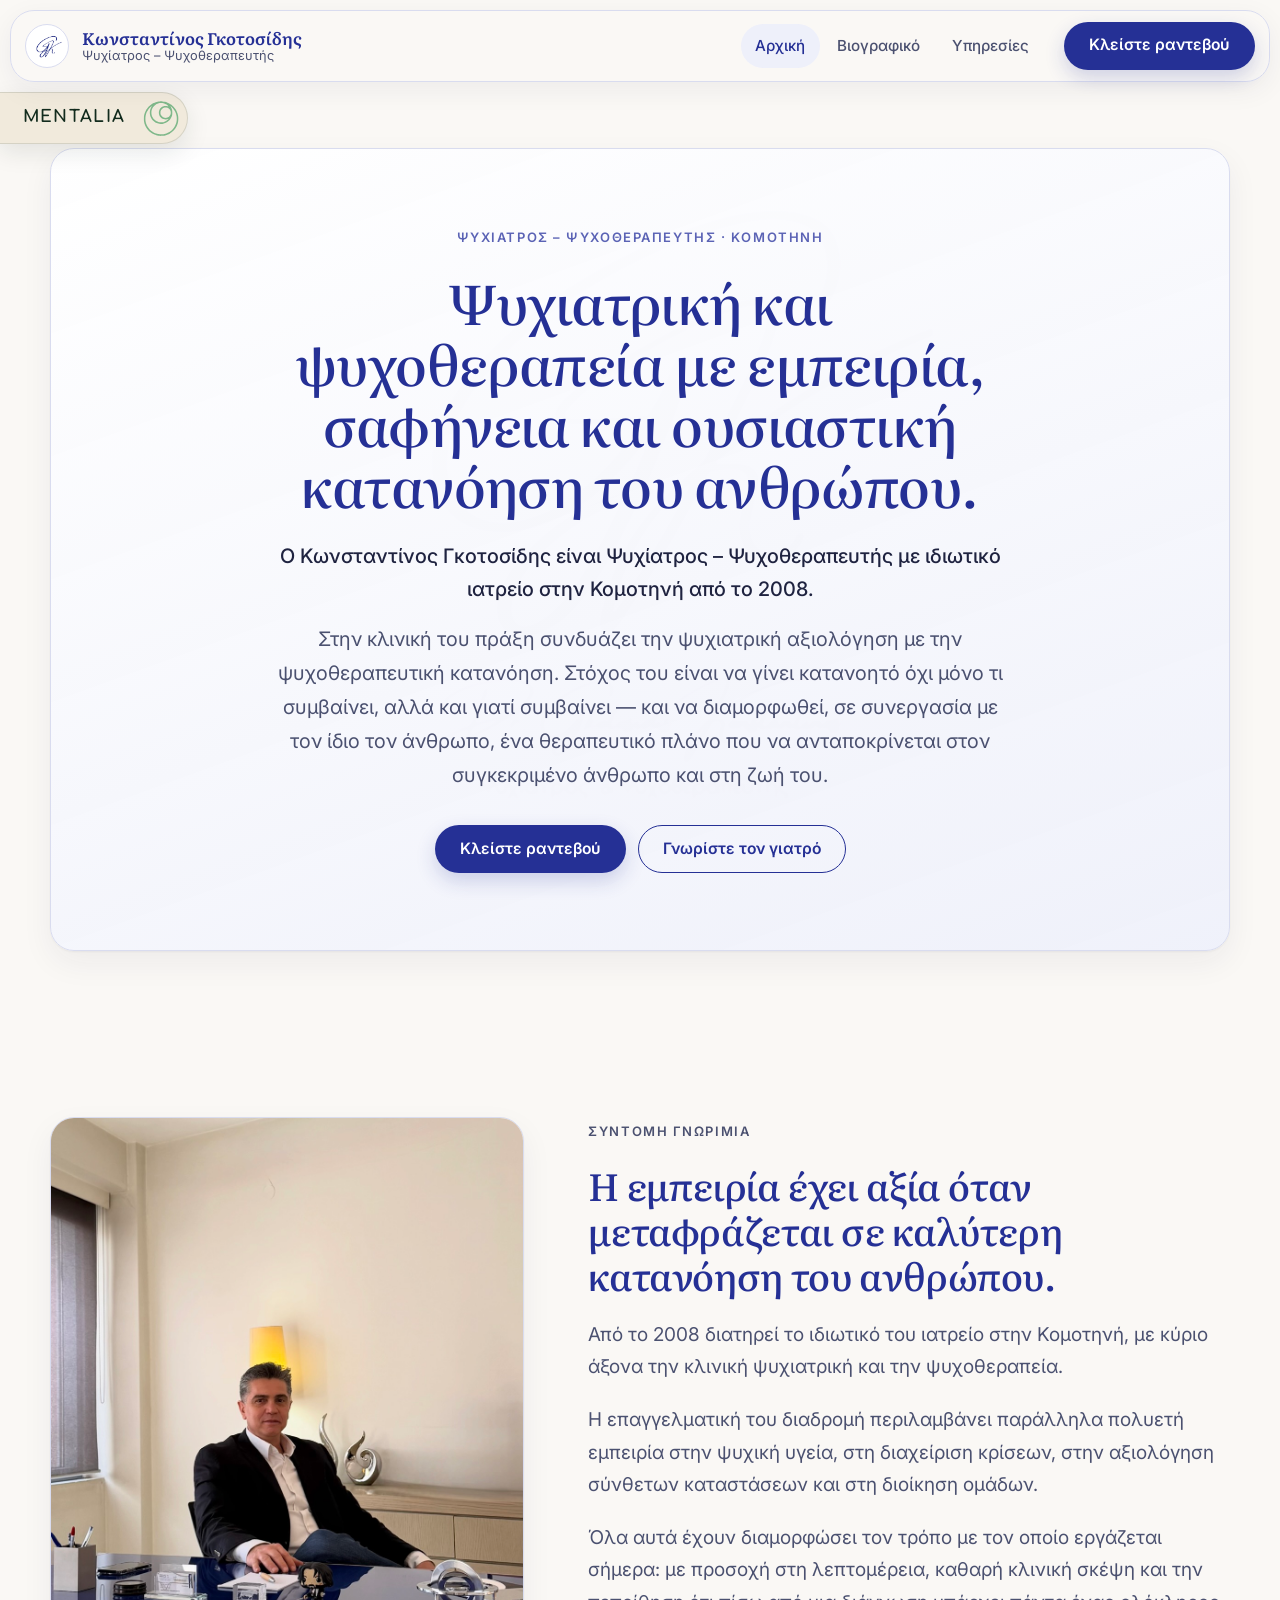
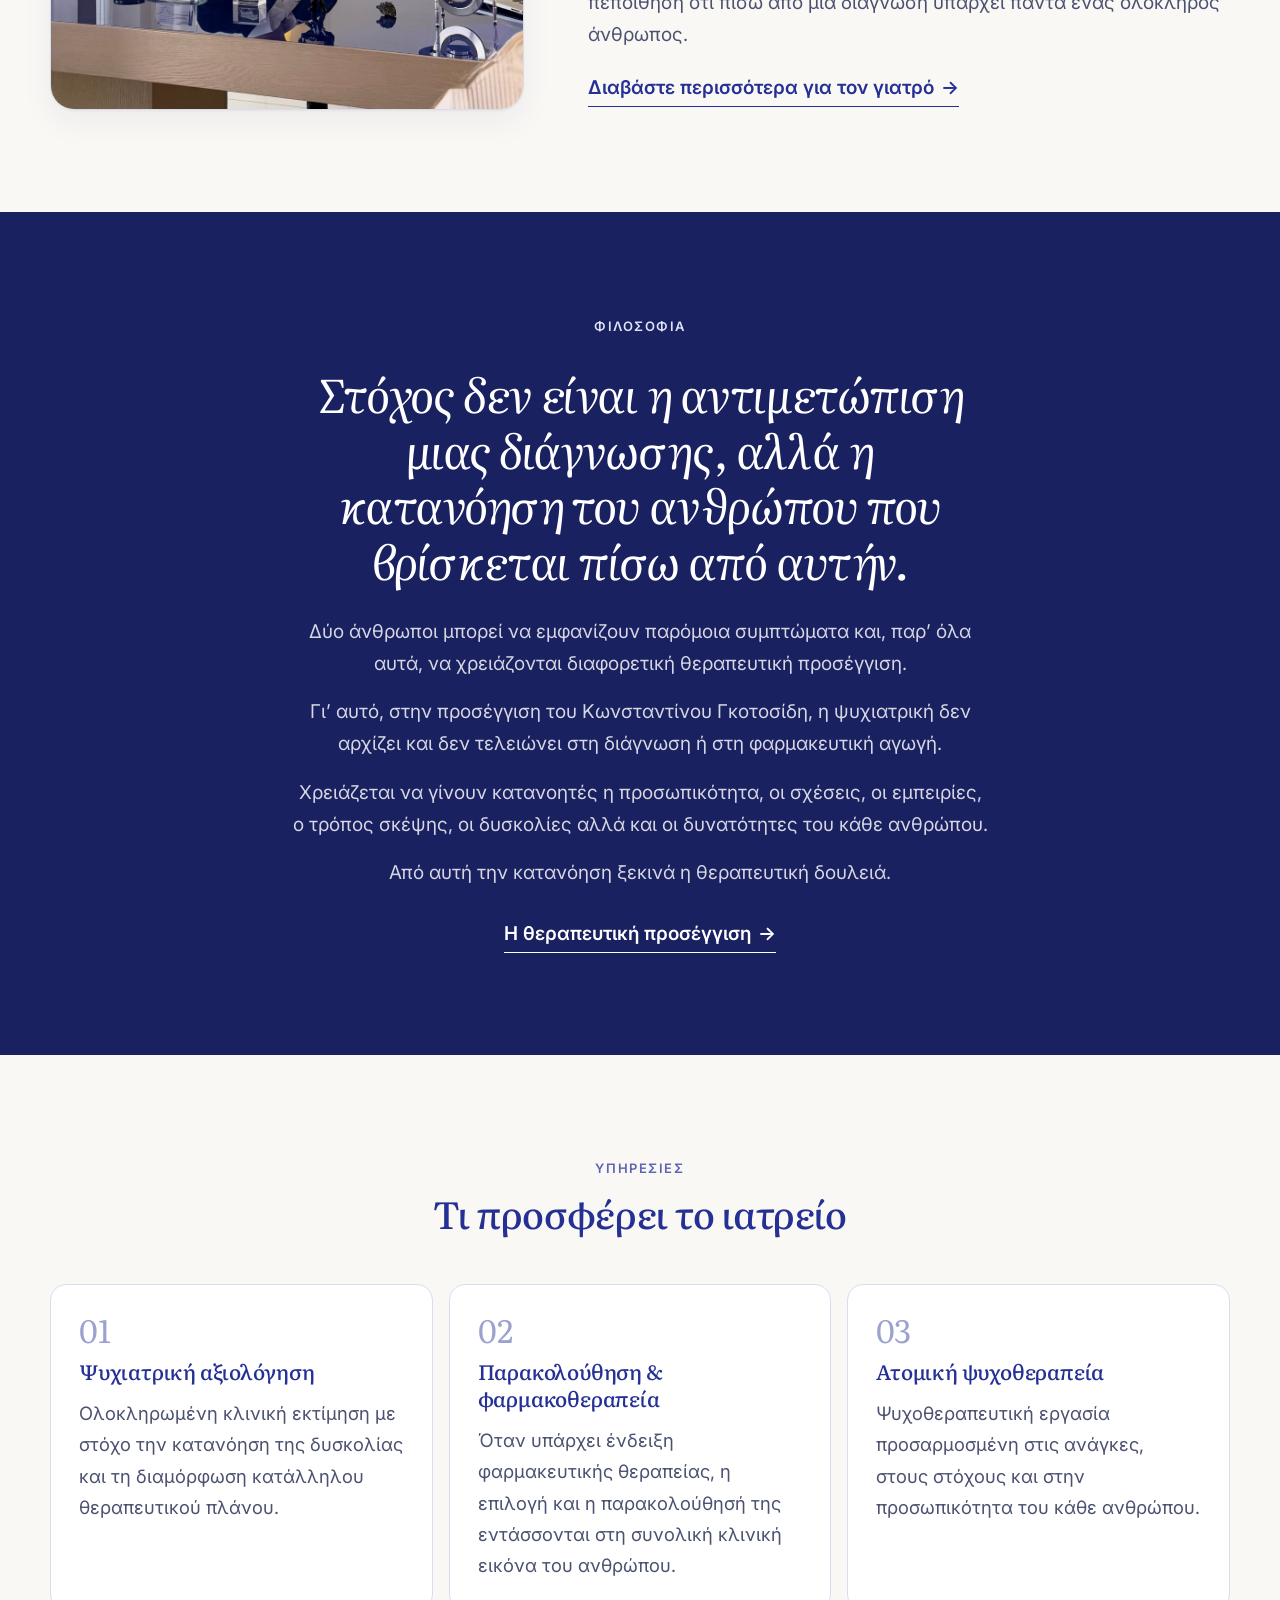
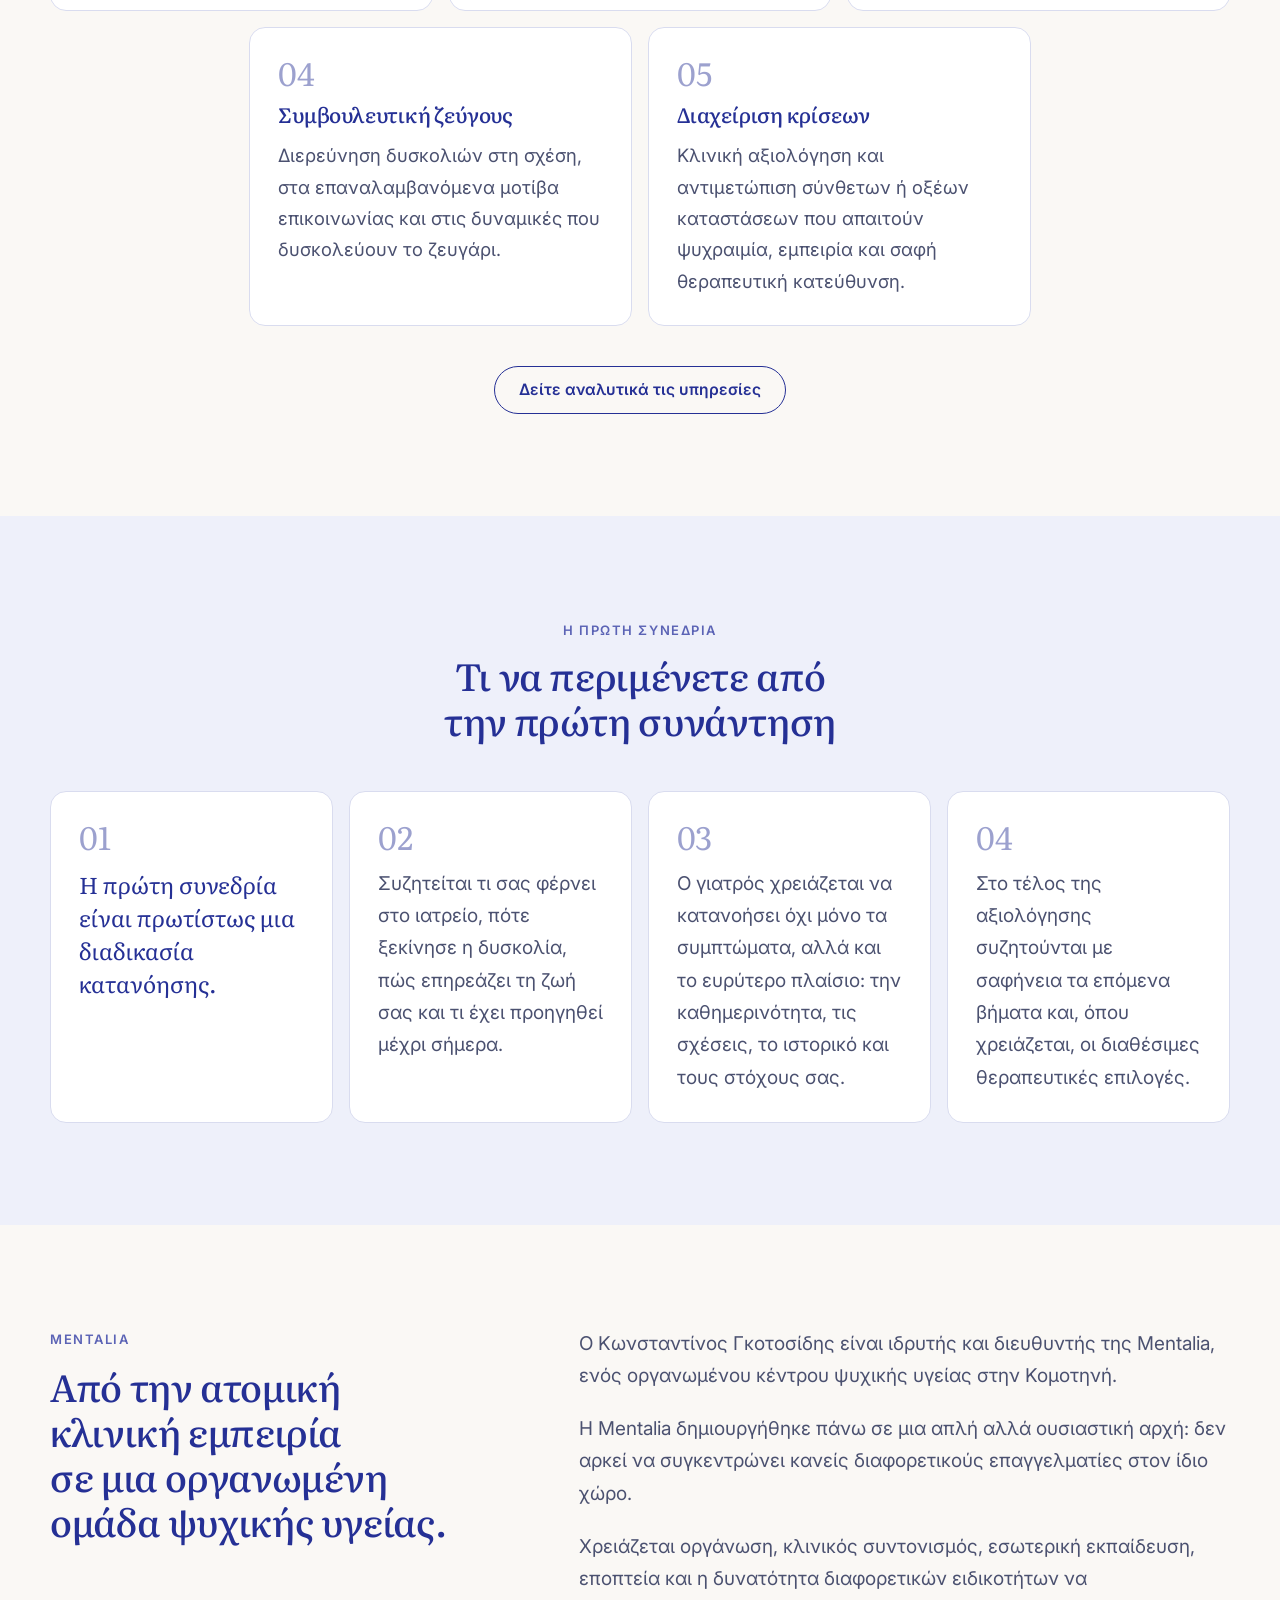
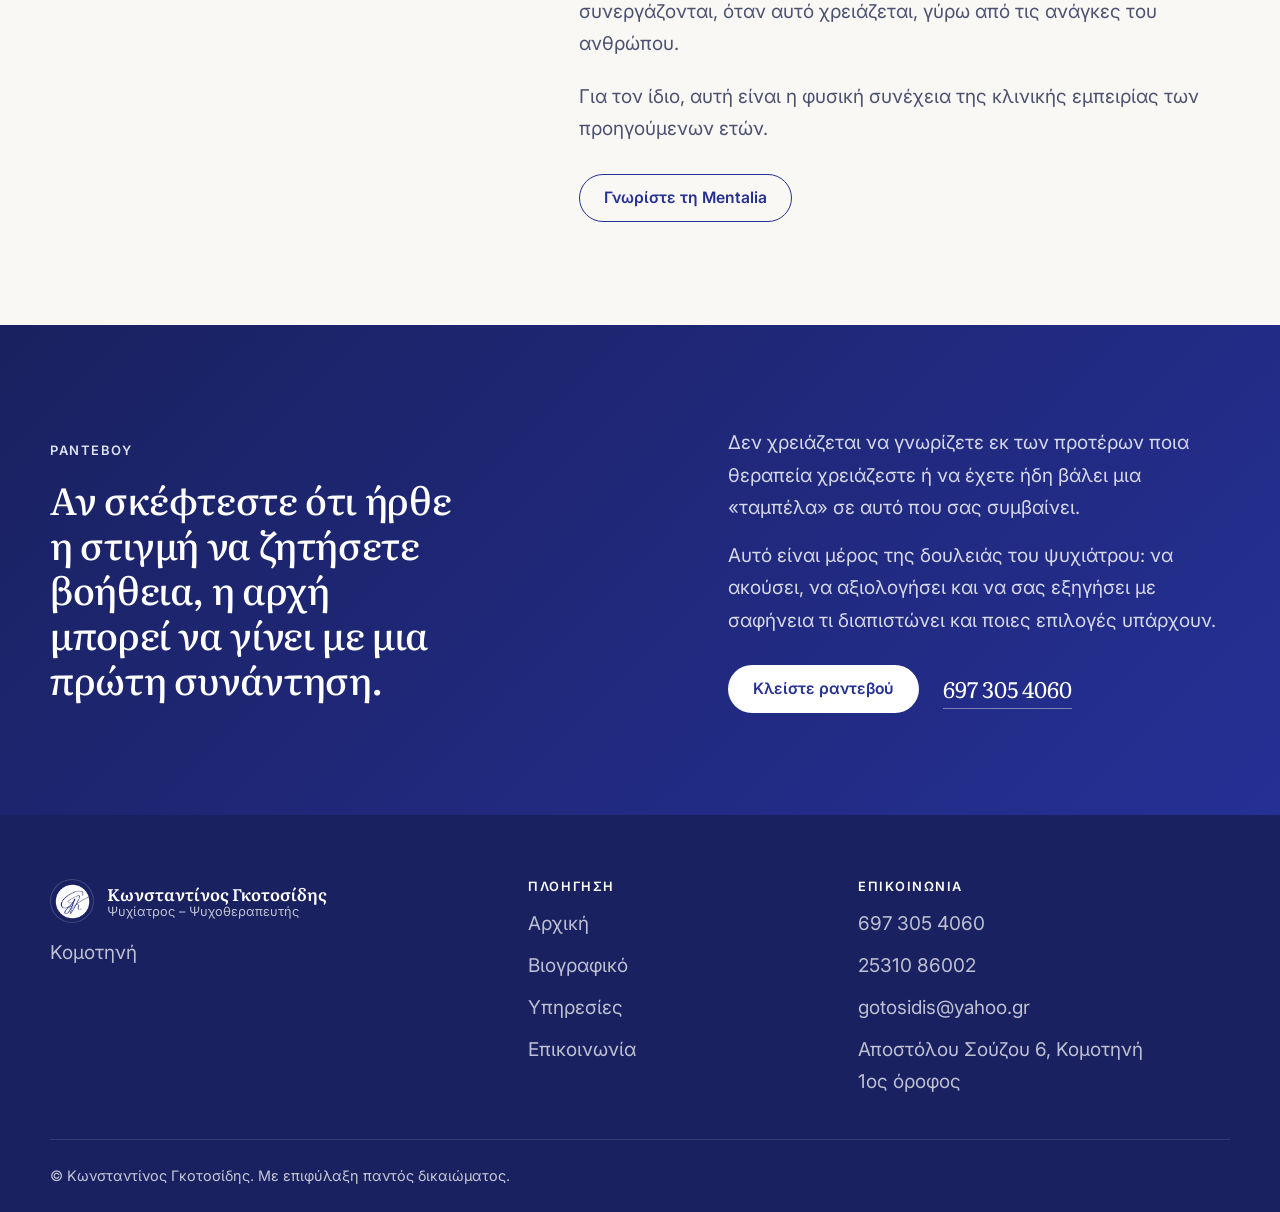
==== commit ef1a7949: "commit 4" ====
--- a/index.html
+++ b/index.html
@@ -285,7 +285,7 @@
       </section>
 
     </main>
-    <a class="mobile-call-bar" href="tel:+306973054060">Καλέστε για ραντεβού · 697 305 4060</a>
+    <a class="mobile-call-bar" href="contact.html">Καλέστε για ραντεβού</a>
     <footer class="site-footer">
       <div class="container footer-grid">
         <div>
@@ -311,8 +311,9 @@
           <h2 class="footer-title">Επικοινωνία</h2>
           <ul class="footer-links">
             <li><a href="tel:+306973054060">697 305 4060</a></li>
-            <li><a href="mailto:gotosidis@gmail.com">gotosidis@gmail.com</a></li>
-            <li>Αποστόλου Σούζου 6, 1ος όροφος, Κομοτηνή</li>
+            <li><a href="tel:+302531086002">25310 86002</a></li>
+            <li><a href="mailto:gotosidis@yahoo.gr">gotosidis@yahoo.gr</a></li>
+            <li>Αποστόλου Σούζου 6, Κομοτηνή<br>1ος όροφος</li>
           </ul>
         </div>
       </div>
--- a/assets/css/style.css
+++ b/assets/css/style.css
@@ -737,6 +737,10 @@
   color: #fff;
 }
 
+.quote-band .text-link {
+  justify-self: center;
+}
+
 .text-link-light:hover,
 .text-link-light:focus-visible {
   color: var(--color-lavender);
@@ -1073,8 +1077,7 @@
 }
 
 .info-card,
-.notice-card,
-.form-card {
+.notice-card {
   display: grid;
   gap: 1.1rem;
   padding: clamp(1.5rem, 4vw, 2.5rem);
@@ -1084,9 +1087,27 @@
   box-shadow: var(--shadow-soft);
 }
 
+.map-card {
+  position: relative;
+  align-self: stretch;
+  min-height: 24rem;
+  overflow: hidden;
+  border: 1px solid var(--color-border);
+  border-radius: var(--radius-lg);
+  background: var(--color-surface);
+  box-shadow: var(--shadow-soft);
+}
+
+.map-card iframe {
+  position: absolute;
+  inset: 0;
+  width: 100%;
+  height: 100%;
+  border: 0;
+}
+
 .info-card h2,
-.notice-card h2,
-.form-card h2 {
+.notice-card h2 {
   font-size: 1.5rem;
 }
 
@@ -1101,10 +1122,75 @@
 }
 
 .info-phone {
+  display: block;
   font-family: var(--font-serif);
   font-size: clamp(1.7rem, 1.3rem + 1.5vw, 2.2rem);
   color: var(--color-navy);
   line-height: 1.1;
+}
+
+.info-phone + .info-phone {
+  margin-top: -0.5rem;
+}
+
+.phone-dialog {
+  width: min(92vw, 30rem);
+  padding: 0;
+  border: 0;
+  border-radius: 0.25rem;
+  color: var(--color-ink);
+  box-shadow: 0 1.5rem 4rem rgba(13, 31, 45, 0.28);
+}
+
+.phone-dialog::backdrop {
+  background: rgba(13, 31, 45, 0.68);
+  backdrop-filter: blur(3px);
+}
+
+.phone-dialog-card {
+  position: relative;
+  padding: clamp(2rem, 7vw, 3rem);
+  text-align: center;
+  background: var(--color-surface);
+}
+
+.phone-dialog-card h2 {
+  margin: 0.55rem 0 1.5rem;
+  font-size: clamp(1.7rem, 5vw, 2.25rem);
+}
+
+.phone-dialog-close {
+  position: absolute;
+  top: 0.65rem;
+  right: 0.8rem;
+  padding: 0.25rem 0.5rem;
+  border: 0;
+  color: var(--color-muted);
+  background: transparent;
+  font-size: 2rem;
+  line-height: 1;
+  cursor: pointer;
+}
+
+.phone-dialog-options {
+  display: grid;
+  gap: 0.75rem;
+}
+
+.phone-dialog-options a {
+  display: block;
+  padding: 0.95rem 1.2rem;
+  border: 1px solid var(--color-navy);
+  color: var(--color-navy);
+  font-family: var(--font-serif);
+  font-size: 1.45rem;
+  transition: color 180ms ease, background-color 180ms ease;
+}
+
+.phone-dialog-options a:hover,
+.phone-dialog-options a:focus-visible {
+  color: #fff;
+  background: var(--color-navy);
 }
 
 .info-list {
@@ -1146,106 +1232,6 @@
 
 .notice-card p {
   color: #5c3a1c;
-}
-
-/* Form */
-
-.contact-form {
-  display: grid;
-  gap: 1.1rem;
-}
-
-.form-row {
-  display: grid;
-  gap: 1.1rem;
-  align-items: end;
-}
-
-.form-group {
-  display: grid;
-  gap: 0.45rem;
-}
-
-.form-group label {
-  font-size: 0.95rem;
-  font-weight: 600;
-  color: var(--color-ink);
-}
-
-input,
-select,
-textarea {
-  width: 100%;
-  min-height: 3rem;
-  border: 1px solid #c9cde6;
-  border-radius: var(--radius-sm);
-  padding: 0.75rem 0.9rem;
-  background: #fff;
-  color: var(--color-ink);
-  transition: border-color var(--transition), box-shadow var(--transition);
-}
-
-input:focus,
-select:focus,
-textarea:focus {
-  outline: none;
-  border-color: var(--color-navy);
-  box-shadow: 0 0 0 4px rgba(37, 48, 149, 0.14);
-}
-
-textarea {
-  resize: vertical;
-  min-height: 9rem;
-}
-
-.form-help {
-  color: var(--color-muted);
-  font-size: 0.88rem;
-  line-height: 1.55;
-}
-
-.form-consent {
-  display: grid;
-  grid-template-columns: auto 1fr;
-  gap: 0.75rem;
-  align-items: start;
-  color: var(--color-muted);
-  font-size: 0.92rem;
-  line-height: 1.55;
-  cursor: pointer;
-}
-
-.form-consent input {
-  width: 1.25rem;
-  height: 1.25rem;
-  min-height: 0;
-  margin-top: 0.1rem;
-  padding: 0;
-  accent-color: var(--color-navy);
-}
-
-.contact-form .button {
-  justify-self: start;
-}
-
-.contact-form [aria-invalid="true"] {
-  border-color: #b3261e;
-}
-
-.form-status {
-  padding: 1rem 1.1rem;
-  border-radius: var(--radius-sm);
-  font-weight: 500;
-}
-
-.form-status--success {
-  background: var(--color-tint);
-  color: var(--color-navy);
-}
-
-.form-status--error {
-  background: #fdecea;
-  color: #8c1d18;
 }
 
 /* Mobile call bar */
@@ -1427,10 +1413,6 @@
     grid-template-columns: repeat(2, minmax(0, 1fr));
   }
 
-  .form-row {
-    grid-template-columns: repeat(2, minmax(0, 1fr));
-  }
-
   .footer-grid {
     grid-template-columns: 1.2fr 0.8fr 1fr;
   }
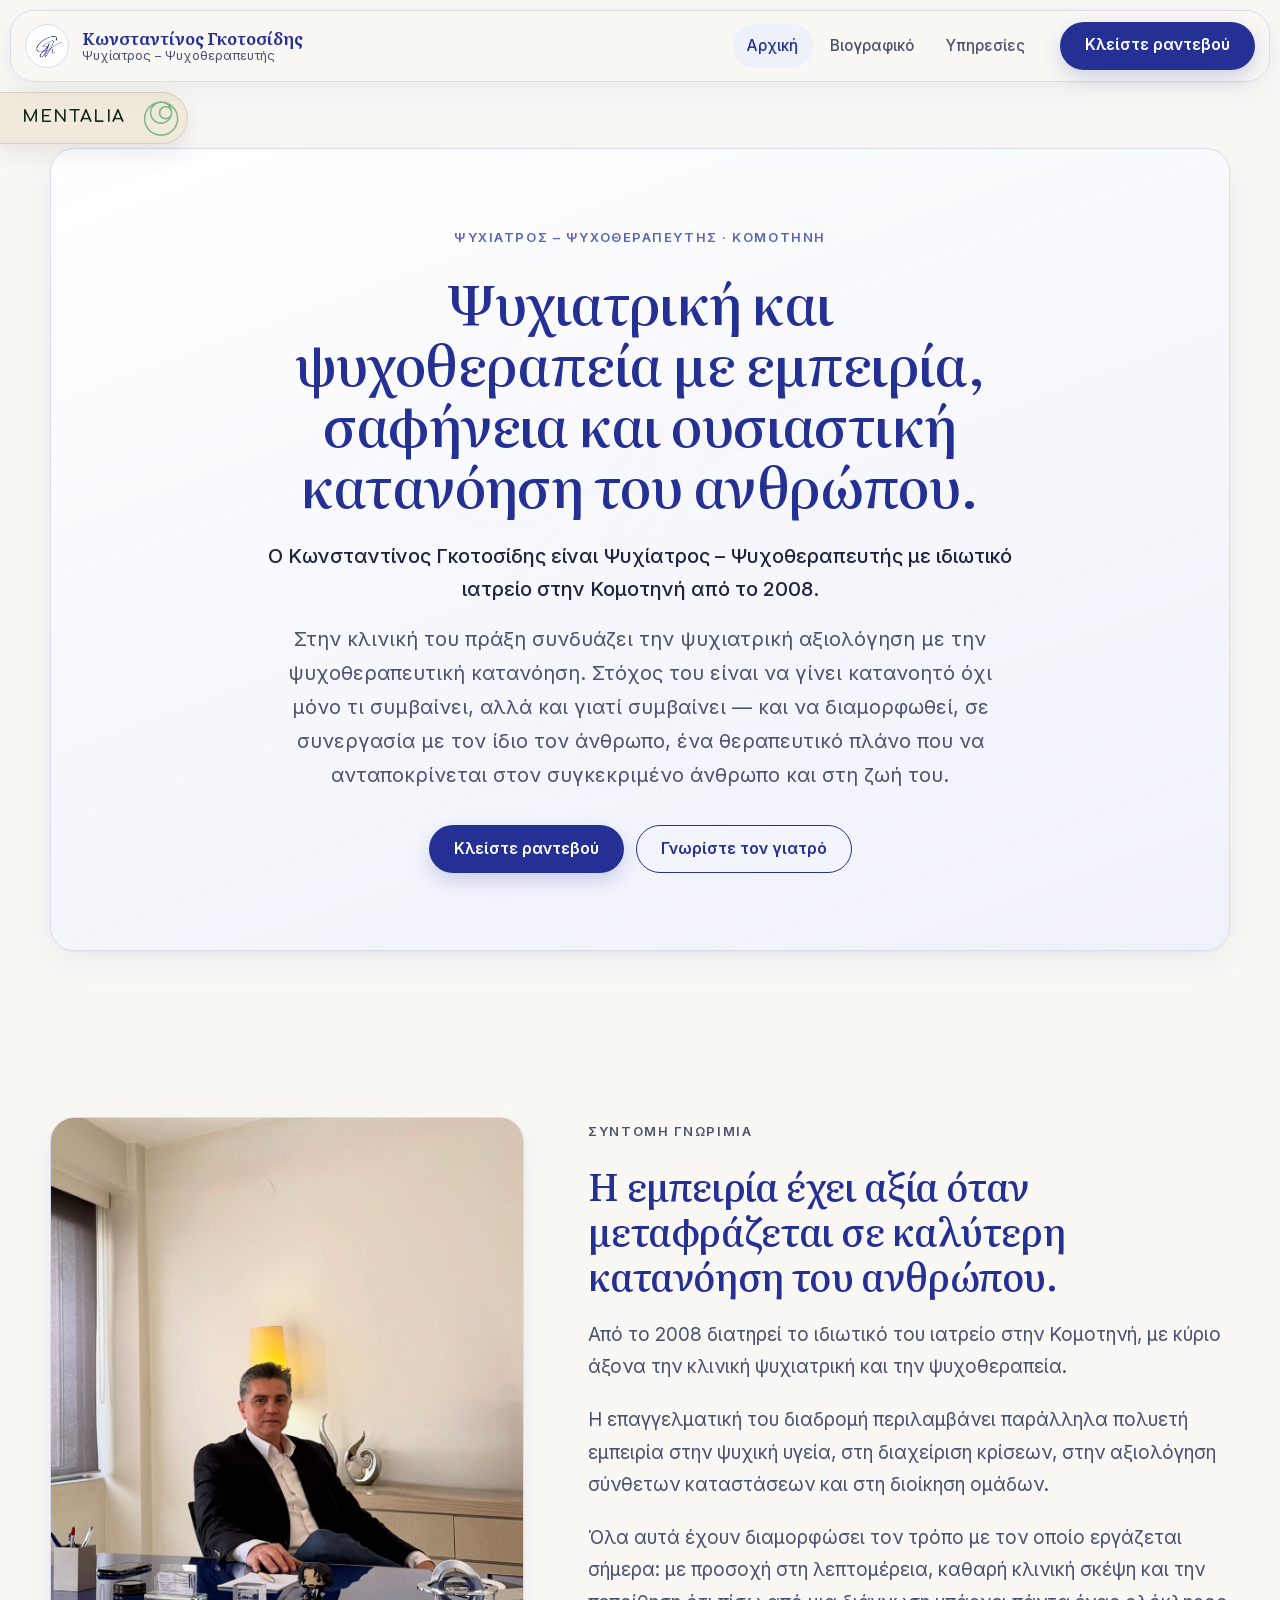
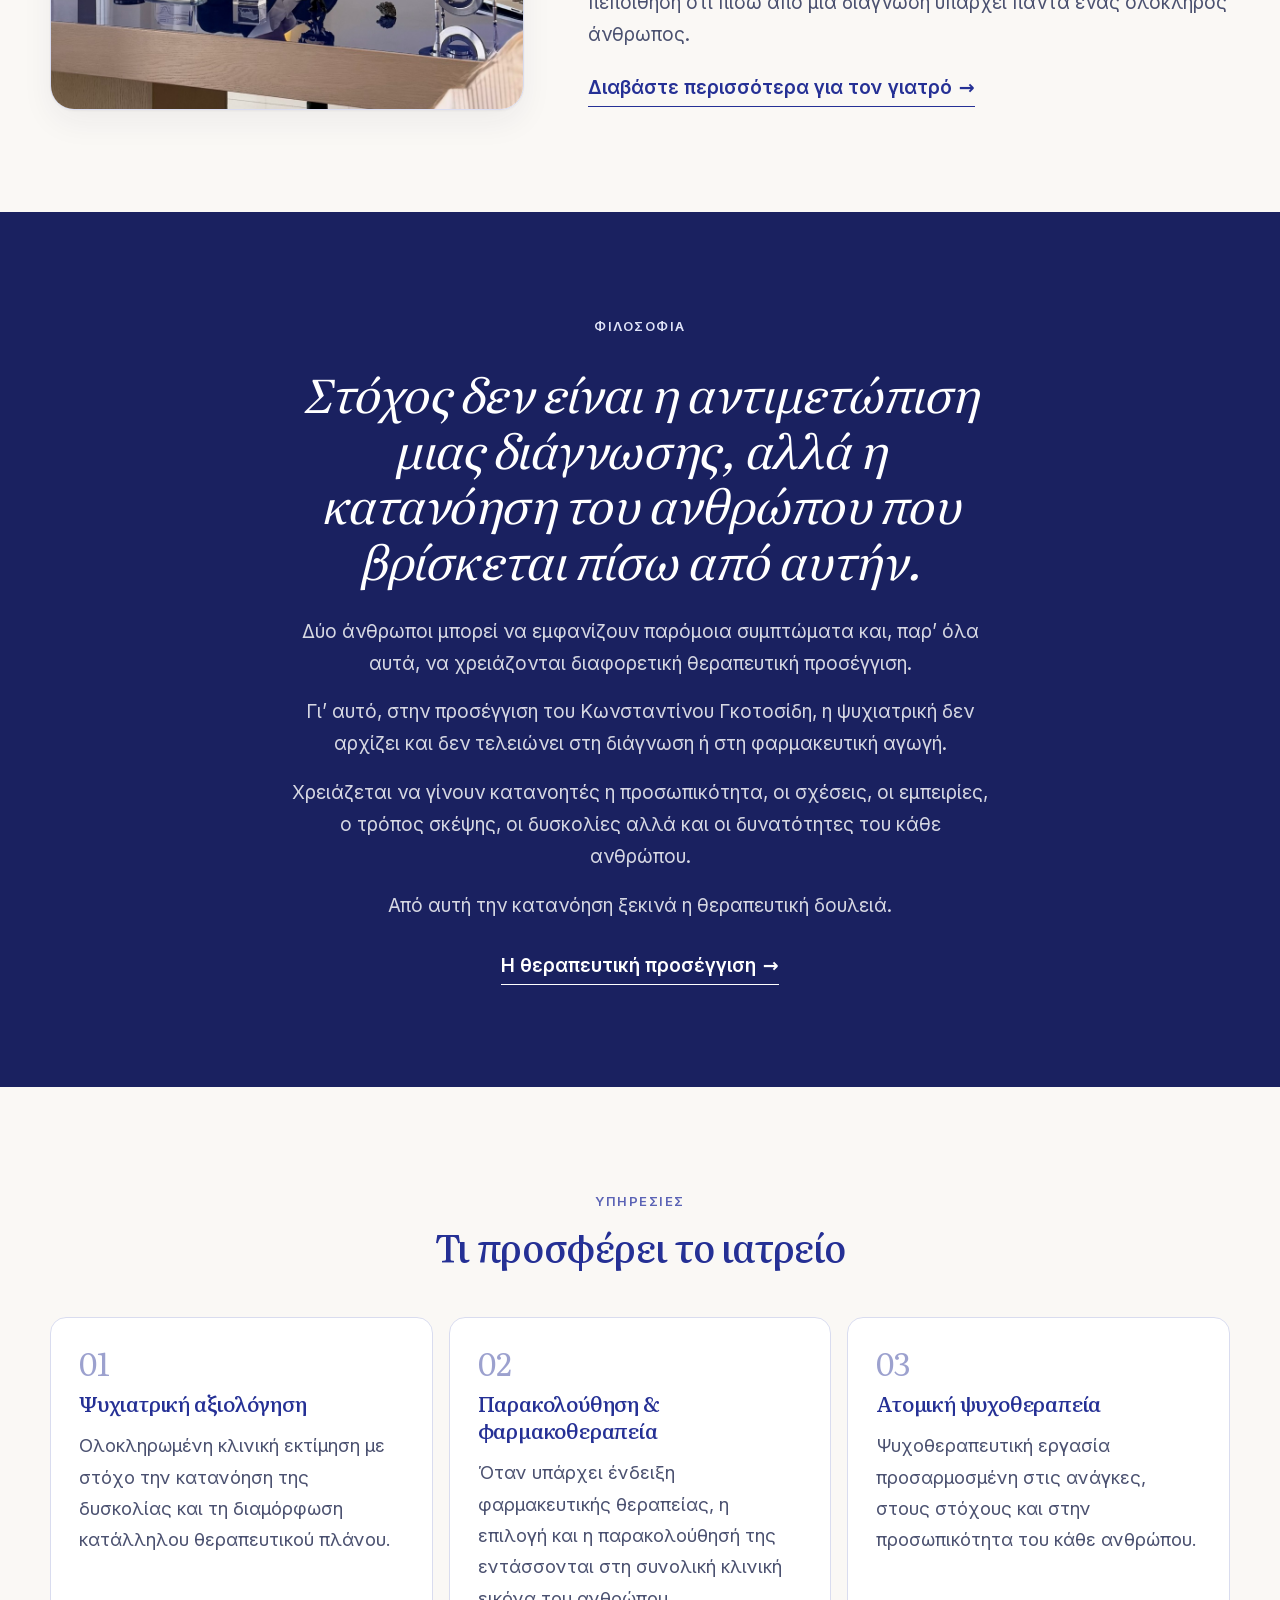
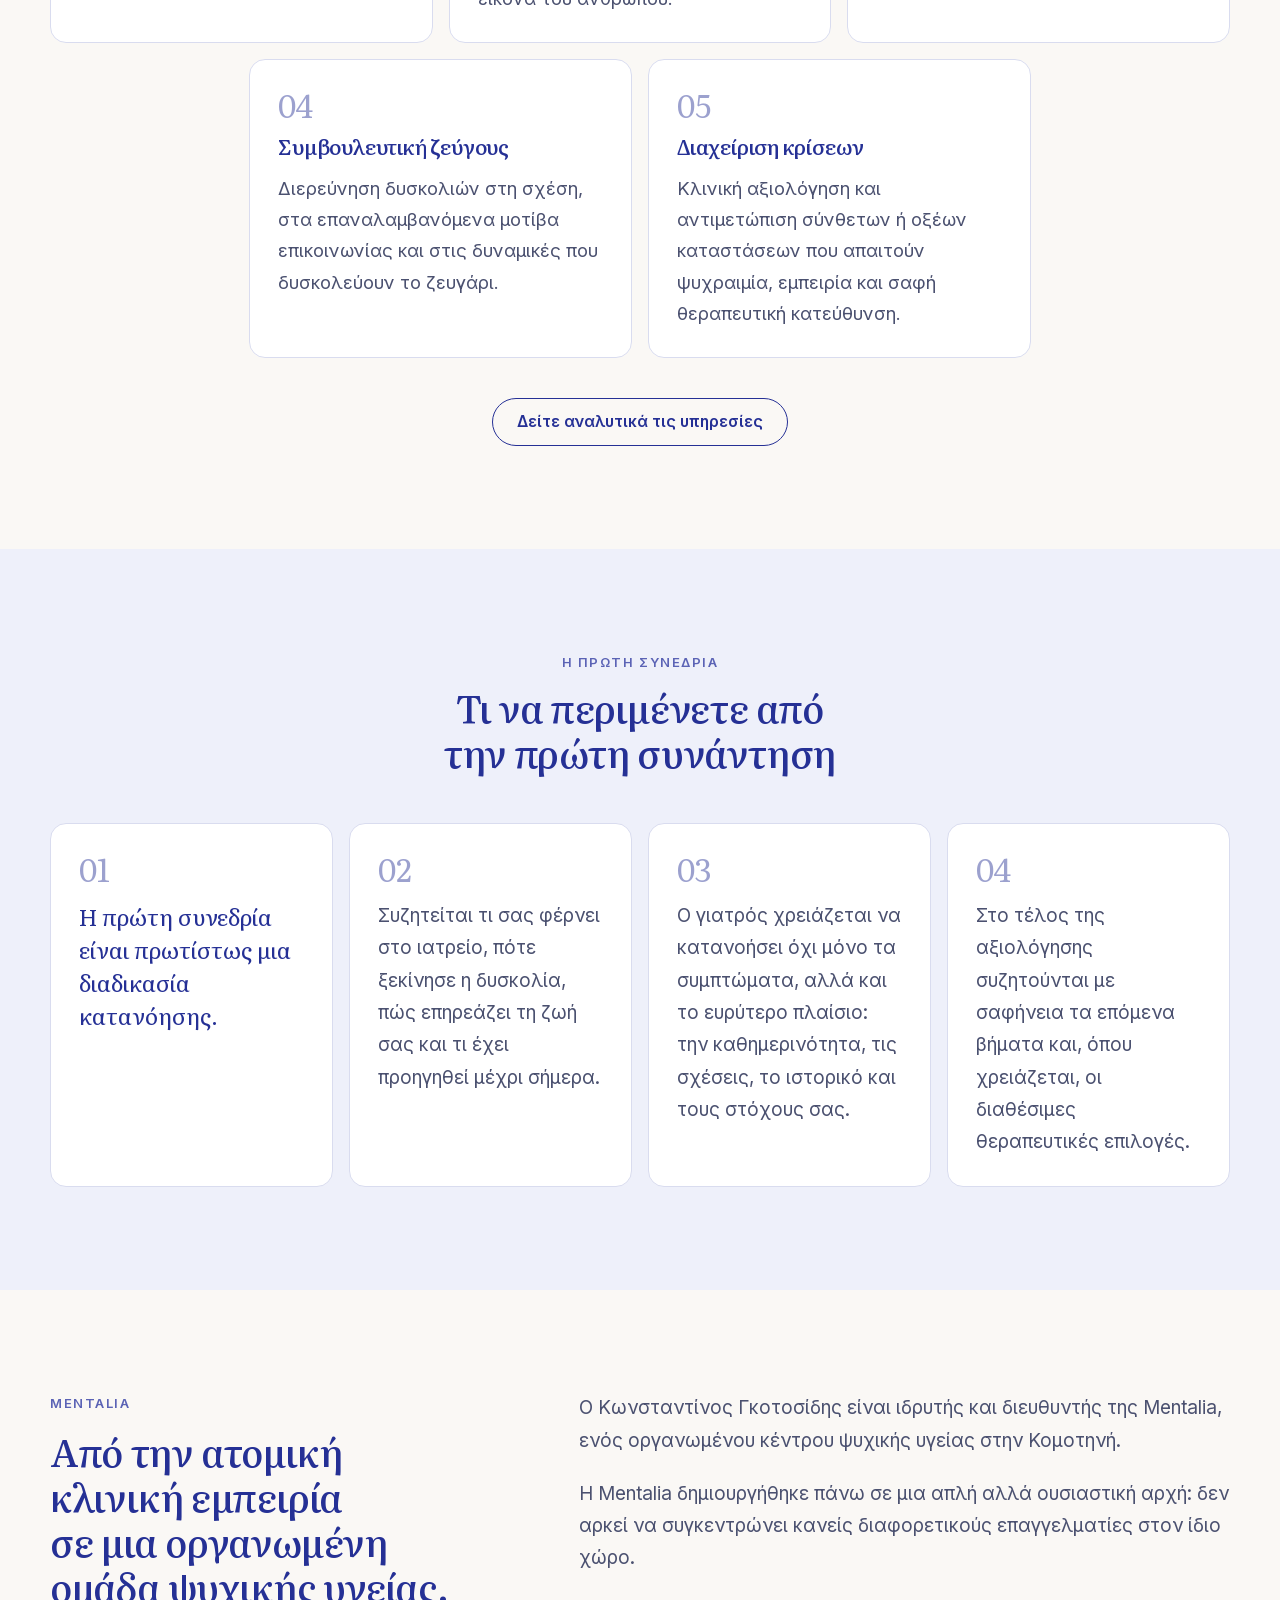
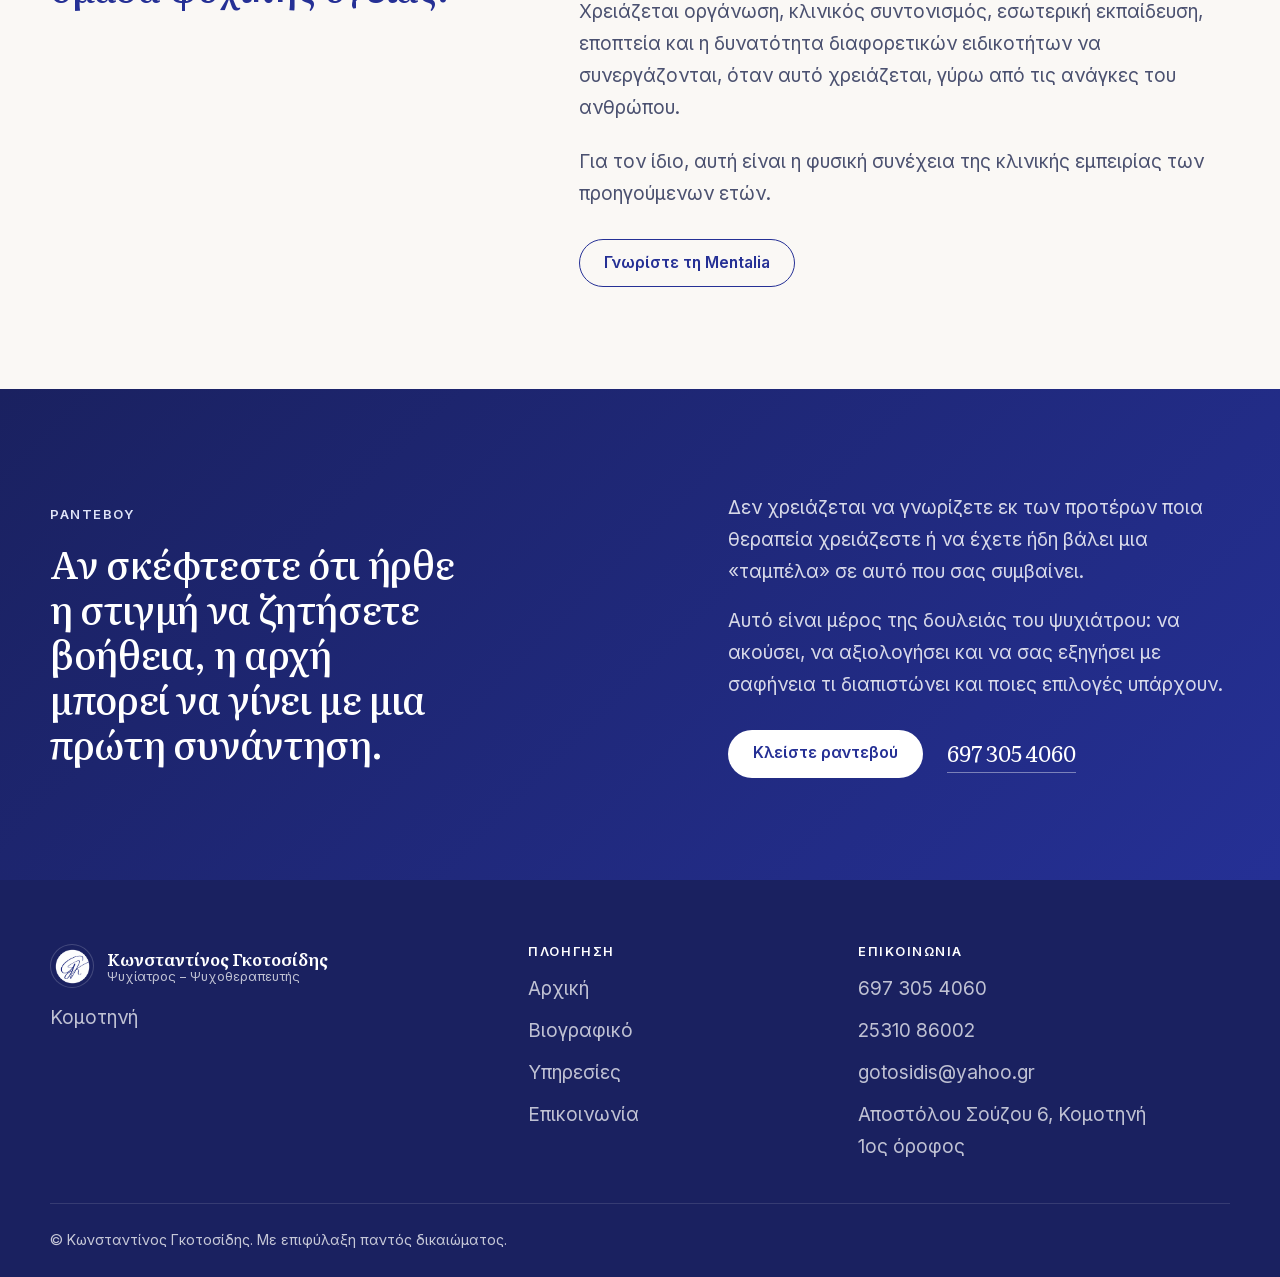
==== commit ab858de7: "Add 404 page, structured data, self-hosted fonts; unpublish source files - Custom 404 page in the si" ====
--- a/index.html
+++ b/index.html
@@ -8,14 +8,77 @@
       name="description"
       content="Κωνσταντίνος Γκοτοσίδης, Ψυχίατρος – Ψυχοθεραπευτής στην Κομοτηνή. Ψυχιατρική αξιολόγηση, παρακολούθηση και ατομική ψυχοθεραπεία."
     />
-    <link rel="preconnect" href="https://fonts.googleapis.com" />
-    <link rel="preconnect" href="https://fonts.gstatic.com" crossorigin />
-    <link
-      href="https://fonts.googleapis.com/css2?family=Comfortaa:wght@700&family=Inter:wght@400;500;600&family=Literata:opsz,wght@7..72,400;7..72,500;7..72,600&display=swap"
-      rel="stylesheet"
-    />
+    <link rel="stylesheet" href="assets/css/fonts.css" />
     <link rel="stylesheet" href="assets/css/style.css" />
-    <link rel="icon" type="image/png" href="favicon-gk.png" />
+    <link rel="icon" href="favicon.ico" sizes="48x48" />
+    <link rel="icon" type="image/png" sizes="32x32" href="assets/images/favicon-32.png" />
+    <link rel="icon" type="image/png" sizes="192x192" href="assets/images/favicon-192.png" />
+    <link rel="apple-touch-icon" href="assets/images/apple-touch-icon.png" />
+    <meta property="og:type" content="website" />
+    <meta property="og:locale" content="el_GR" />
+    <meta property="og:site_name" content="Κωνσταντίνος Γκοτοσίδης" />
+    <meta property="og:title" content="Κωνσταντίνος Γκοτοσίδης | Ψυχίατρος – Ψυχοθεραπευτής Κομοτηνή" />
+    <meta property="og:description" content="Κωνσταντίνος Γκοτοσίδης, Ψυχίατρος – Ψυχοθεραπευτής στην Κομοτηνή. Ψυχιατρική αξιολόγηση, παρακολούθηση και ατομική ψυχοθεραπεία." />
+    <meta property="og:url" content="https://gotosidis.gr/" />
+    <meta property="og:image" content="https://gotosidis.gr/assets/images/og-image.jpg" />
+    <meta property="og:image:width" content="1200" />
+    <meta property="og:image:height" content="630" />
+    <meta property="og:image:alt" content="Κωνσταντίνος Γκοτοσίδης, Ψυχίατρος – Ψυχοθεραπευτής, στο ιατρείο του" />
+    <meta name="twitter:card" content="summary_large_image" />
+    <link rel="canonical" href="https://gotosidis.gr/" />
+    <script type="application/ld+json">
+      {
+        "@context": "https://schema.org",
+        "@type": "Physician",
+        "name": "Κωνσταντίνος Γκοτοσίδης",
+        "description": "Ψυχίατρος – Ψυχοθεραπευτής στην Κομοτηνή. Ψυχιατρική αξιολόγηση, παρακολούθηση και φαρμακοθεραπεία, ατομική ψυχοθεραπεία, συμβουλευτική ζεύγους και διαχείριση κρίσεων.",
+        "url": "https://gotosidis.gr/",
+        "image": "https://gotosidis.gr/assets/images/kostas-portrait.jpg",
+        "logo": "https://gotosidis.gr/assets/images/favicon-512.png",
+        "telephone": [
+          "+306973054060",
+          "+302531086002"
+        ],
+        "email": "gotosidis@yahoo.gr",
+        "medicalSpecialty": "Psychiatric",
+        "address": {
+          "@type": "PostalAddress",
+          "streetAddress": "Αποστόλου Σούζου 6, 1ος όροφος",
+          "addressLocality": "Κομοτηνή",
+          "postalCode": "69133",
+          "addressRegion": "Ροδόπη",
+          "addressCountry": "GR"
+        },
+        "geo": {
+          "@type": "GeoCoordinates",
+          "latitude": 41.1162,
+          "longitude": 25.4059
+        },
+        "areaServed": "Κομοτηνή",
+        "availableService": [
+          {
+            "@type": "MedicalTherapy",
+            "name": "Ψυχιατρική αξιολόγηση"
+          },
+          {
+            "@type": "MedicalTherapy",
+            "name": "Ψυχιατρική παρακολούθηση και φαρμακοθεραπεία"
+          },
+          {
+            "@type": "MedicalTherapy",
+            "name": "Ατομική ψυχοθεραπεία"
+          },
+          {
+            "@type": "MedicalTherapy",
+            "name": "Συμβουλευτική ζεύγους"
+          },
+          {
+            "@type": "MedicalTherapy",
+            "name": "Διαχείριση κρίσεων"
+          }
+        ]
+      }
+    </script>
     <script>document.documentElement.classList.add("js");</script>
     <script src="assets/js/main.js" defer></script>
   </head>
--- a/assets/css/fonts.css
+++ b/assets/css/fonts.css
@@ -0,0 +1,271 @@
+/* Self-hosted Google Fonts (Greek + Latin subsets) — no requests to Google. */
+
+/* Comfortaa — greek */
+@font-face {
+  font-family: 'Comfortaa';
+  font-style: normal;
+  font-weight: 700;
+  font-display: swap;
+  src: url(../fonts/comfortaa-greek.woff2) format('woff2');
+  unicode-range: U+0370-0377, U+037A-037F, U+0384-038A, U+038C, U+038E-03A1, U+03A3-03FF;
+}
+
+/* Comfortaa — latin-ext */
+@font-face {
+  font-family: 'Comfortaa';
+  font-style: normal;
+  font-weight: 700;
+  font-display: swap;
+  src: url(../fonts/comfortaa-latin-ext.woff2) format('woff2');
+  unicode-range: U+0100-02BA, U+02BD-02C5, U+02C7-02CC, U+02CE-02D7, U+02DD-02FF, U+0304, U+0308, U+0329, U+1D00-1DBF, U+1E00-1E9F, U+1EF2-1EFF, U+2020, U+20A0-20AB, U+20AD-20C0, U+2113, U+2C60-2C7F, U+A720-A7FF;
+}
+
+/* Comfortaa — latin */
+@font-face {
+  font-family: 'Comfortaa';
+  font-style: normal;
+  font-weight: 700;
+  font-display: swap;
+  src: url(../fonts/comfortaa-latin.woff2) format('woff2');
+  unicode-range: U+0000-00FF, U+0131, U+0152-0153, U+02BB-02BC, U+02C6, U+02DA, U+02DC, U+0304, U+0308, U+0329, U+2000-206F, U+20AC, U+2122, U+2191, U+2193, U+2212, U+2215, U+FEFF, U+FFFD;
+}
+
+/* Inter — greek-ext */
+@font-face {
+  font-family: 'Inter';
+  font-style: normal;
+  font-weight: 400;
+  font-display: swap;
+  src: url(../fonts/inter-greek-ext.woff2) format('woff2');
+  unicode-range: U+1F00-1FFF;
+}
+
+/* Inter — greek */
+@font-face {
+  font-family: 'Inter';
+  font-style: normal;
+  font-weight: 400;
+  font-display: swap;
+  src: url(../fonts/inter-greek.woff2) format('woff2');
+  unicode-range: U+0370-0377, U+037A-037F, U+0384-038A, U+038C, U+038E-03A1, U+03A3-03FF;
+}
+
+/* Inter — latin-ext */
+@font-face {
+  font-family: 'Inter';
+  font-style: normal;
+  font-weight: 400;
+  font-display: swap;
+  src: url(../fonts/inter-latin-ext.woff2) format('woff2');
+  unicode-range: U+0100-02BA, U+02BD-02C5, U+02C7-02CC, U+02CE-02D7, U+02DD-02FF, U+0304, U+0308, U+0329, U+1D00-1DBF, U+1E00-1E9F, U+1EF2-1EFF, U+2020, U+20A0-20AB, U+20AD-20C0, U+2113, U+2C60-2C7F, U+A720-A7FF;
+}
+
+/* Inter — latin */
+@font-face {
+  font-family: 'Inter';
+  font-style: normal;
+  font-weight: 400;
+  font-display: swap;
+  src: url(../fonts/inter-latin.woff2) format('woff2');
+  unicode-range: U+0000-00FF, U+0131, U+0152-0153, U+02BB-02BC, U+02C6, U+02DA, U+02DC, U+0304, U+0308, U+0329, U+2000-206F, U+20AC, U+2122, U+2191, U+2193, U+2212, U+2215, U+FEFF, U+FFFD;
+}
+
+/* Inter — greek-ext */
+@font-face {
+  font-family: 'Inter';
+  font-style: normal;
+  font-weight: 500;
+  font-display: swap;
+  src: url(../fonts/inter-greek-ext.woff2) format('woff2');
+  unicode-range: U+1F00-1FFF;
+}
+
+/* Inter — greek */
+@font-face {
+  font-family: 'Inter';
+  font-style: normal;
+  font-weight: 500;
+  font-display: swap;
+  src: url(../fonts/inter-greek.woff2) format('woff2');
+  unicode-range: U+0370-0377, U+037A-037F, U+0384-038A, U+038C, U+038E-03A1, U+03A3-03FF;
+}
+
+/* Inter — latin-ext */
+@font-face {
+  font-family: 'Inter';
+  font-style: normal;
+  font-weight: 500;
+  font-display: swap;
+  src: url(../fonts/inter-latin-ext.woff2) format('woff2');
+  unicode-range: U+0100-02BA, U+02BD-02C5, U+02C7-02CC, U+02CE-02D7, U+02DD-02FF, U+0304, U+0308, U+0329, U+1D00-1DBF, U+1E00-1E9F, U+1EF2-1EFF, U+2020, U+20A0-20AB, U+20AD-20C0, U+2113, U+2C60-2C7F, U+A720-A7FF;
+}
+
+/* Inter — latin */
+@font-face {
+  font-family: 'Inter';
+  font-style: normal;
+  font-weight: 500;
+  font-display: swap;
+  src: url(../fonts/inter-latin.woff2) format('woff2');
+  unicode-range: U+0000-00FF, U+0131, U+0152-0153, U+02BB-02BC, U+02C6, U+02DA, U+02DC, U+0304, U+0308, U+0329, U+2000-206F, U+20AC, U+2122, U+2191, U+2193, U+2212, U+2215, U+FEFF, U+FFFD;
+}
+
+/* Inter — greek-ext */
+@font-face {
+  font-family: 'Inter';
+  font-style: normal;
+  font-weight: 600;
+  font-display: swap;
+  src: url(../fonts/inter-greek-ext.woff2) format('woff2');
+  unicode-range: U+1F00-1FFF;
+}
+
+/* Inter — greek */
+@font-face {
+  font-family: 'Inter';
+  font-style: normal;
+  font-weight: 600;
+  font-display: swap;
+  src: url(../fonts/inter-greek.woff2) format('woff2');
+  unicode-range: U+0370-0377, U+037A-037F, U+0384-038A, U+038C, U+038E-03A1, U+03A3-03FF;
+}
+
+/* Inter — latin-ext */
+@font-face {
+  font-family: 'Inter';
+  font-style: normal;
+  font-weight: 600;
+  font-display: swap;
+  src: url(../fonts/inter-latin-ext.woff2) format('woff2');
+  unicode-range: U+0100-02BA, U+02BD-02C5, U+02C7-02CC, U+02CE-02D7, U+02DD-02FF, U+0304, U+0308, U+0329, U+1D00-1DBF, U+1E00-1E9F, U+1EF2-1EFF, U+2020, U+20A0-20AB, U+20AD-20C0, U+2113, U+2C60-2C7F, U+A720-A7FF;
+}
+
+/* Inter — latin */
+@font-face {
+  font-family: 'Inter';
+  font-style: normal;
+  font-weight: 600;
+  font-display: swap;
+  src: url(../fonts/inter-latin.woff2) format('woff2');
+  unicode-range: U+0000-00FF, U+0131, U+0152-0153, U+02BB-02BC, U+02C6, U+02DA, U+02DC, U+0304, U+0308, U+0329, U+2000-206F, U+20AC, U+2122, U+2191, U+2193, U+2212, U+2215, U+FEFF, U+FFFD;
+}
+
+/* Literata — greek-ext */
+@font-face {
+  font-family: 'Literata';
+  font-style: normal;
+  font-weight: 400;
+  font-display: swap;
+  src: url(../fonts/literata-greek-ext.woff2) format('woff2');
+  unicode-range: U+1F00-1FFF;
+}
+
+/* Literata — greek */
+@font-face {
+  font-family: 'Literata';
+  font-style: normal;
+  font-weight: 400;
+  font-display: swap;
+  src: url(../fonts/literata-greek.woff2) format('woff2');
+  unicode-range: U+0370-0377, U+037A-037F, U+0384-038A, U+038C, U+038E-03A1, U+03A3-03FF;
+}
+
+/* Literata — latin-ext */
+@font-face {
+  font-family: 'Literata';
+  font-style: normal;
+  font-weight: 400;
+  font-display: swap;
+  src: url(../fonts/literata-latin-ext.woff2) format('woff2');
+  unicode-range: U+0100-02BA, U+02BD-02C5, U+02C7-02CC, U+02CE-02D7, U+02DD-02FF, U+0304, U+0308, U+0329, U+1D00-1DBF, U+1E00-1E9F, U+1EF2-1EFF, U+2020, U+20A0-20AB, U+20AD-20C0, U+2113, U+2C60-2C7F, U+A720-A7FF;
+}
+
+/* Literata — latin */
+@font-face {
+  font-family: 'Literata';
+  font-style: normal;
+  font-weight: 400;
+  font-display: swap;
+  src: url(../fonts/literata-latin.woff2) format('woff2');
+  unicode-range: U+0000-00FF, U+0131, U+0152-0153, U+02BB-02BC, U+02C6, U+02DA, U+02DC, U+0304, U+0308, U+0329, U+2000-206F, U+20AC, U+2122, U+2191, U+2193, U+2212, U+2215, U+FEFF, U+FFFD;
+}
+
+/* Literata — greek-ext */
+@font-face {
+  font-family: 'Literata';
+  font-style: normal;
+  font-weight: 500;
+  font-display: swap;
+  src: url(../fonts/literata-greek-ext.woff2) format('woff2');
+  unicode-range: U+1F00-1FFF;
+}
+
+/* Literata — greek */
+@font-face {
+  font-family: 'Literata';
+  font-style: normal;
+  font-weight: 500;
+  font-display: swap;
+  src: url(../fonts/literata-greek.woff2) format('woff2');
+  unicode-range: U+0370-0377, U+037A-037F, U+0384-038A, U+038C, U+038E-03A1, U+03A3-03FF;
+}
+
+/* Literata — latin-ext */
+@font-face {
+  font-family: 'Literata';
+  font-style: normal;
+  font-weight: 500;
+  font-display: swap;
+  src: url(../fonts/literata-latin-ext.woff2) format('woff2');
+  unicode-range: U+0100-02BA, U+02BD-02C5, U+02C7-02CC, U+02CE-02D7, U+02DD-02FF, U+0304, U+0308, U+0329, U+1D00-1DBF, U+1E00-1E9F, U+1EF2-1EFF, U+2020, U+20A0-20AB, U+20AD-20C0, U+2113, U+2C60-2C7F, U+A720-A7FF;
+}
+
+/* Literata — latin */
+@font-face {
+  font-family: 'Literata';
+  font-style: normal;
+  font-weight: 500;
+  font-display: swap;
+  src: url(../fonts/literata-latin.woff2) format('woff2');
+  unicode-range: U+0000-00FF, U+0131, U+0152-0153, U+02BB-02BC, U+02C6, U+02DA, U+02DC, U+0304, U+0308, U+0329, U+2000-206F, U+20AC, U+2122, U+2191, U+2193, U+2212, U+2215, U+FEFF, U+FFFD;
+}
+
+/* Literata — greek-ext */
+@font-face {
+  font-family: 'Literata';
+  font-style: normal;
+  font-weight: 600;
+  font-display: swap;
+  src: url(../fonts/literata-greek-ext.woff2) format('woff2');
+  unicode-range: U+1F00-1FFF;
+}
+
+/* Literata — greek */
+@font-face {
+  font-family: 'Literata';
+  font-style: normal;
+  font-weight: 600;
+  font-display: swap;
+  src: url(../fonts/literata-greek.woff2) format('woff2');
+  unicode-range: U+0370-0377, U+037A-037F, U+0384-038A, U+038C, U+038E-03A1, U+03A3-03FF;
+}
+
+/* Literata — latin-ext */
+@font-face {
+  font-family: 'Literata';
+  font-style: normal;
+  font-weight: 600;
+  font-display: swap;
+  src: url(../fonts/literata-latin-ext.woff2) format('woff2');
+  unicode-range: U+0100-02BA, U+02BD-02C5, U+02C7-02CC, U+02CE-02D7, U+02DD-02FF, U+0304, U+0308, U+0329, U+1D00-1DBF, U+1E00-1E9F, U+1EF2-1EFF, U+2020, U+20A0-20AB, U+20AD-20C0, U+2113, U+2C60-2C7F, U+A720-A7FF;
+}
+
+/* Literata — latin */
+@font-face {
+  font-family: 'Literata';
+  font-style: normal;
+  font-weight: 600;
+  font-display: swap;
+  src: url(../fonts/literata-latin.woff2) format('woff2');
+  unicode-range: U+0000-00FF, U+0131, U+0152-0153, U+02BB-02BC, U+02C6, U+02DA, U+02DC, U+0304, U+0308, U+0329, U+2000-206F, U+20AC, U+2122, U+2191, U+2193, U+2212, U+2215, U+FEFF, U+FFFD;
+}
--- a/assets/css/style.css
+++ b/assets/css/style.css
@@ -877,6 +877,16 @@
   }
 }
 
+/* 404 page */
+.error-page {
+  min-height: 45vh;
+  align-content: center;
+}
+
+.error-page .hero-actions {
+  justify-content: flex-start;
+}
+
 .page-intro-block {
   display: grid;
   gap: 1.25rem;
